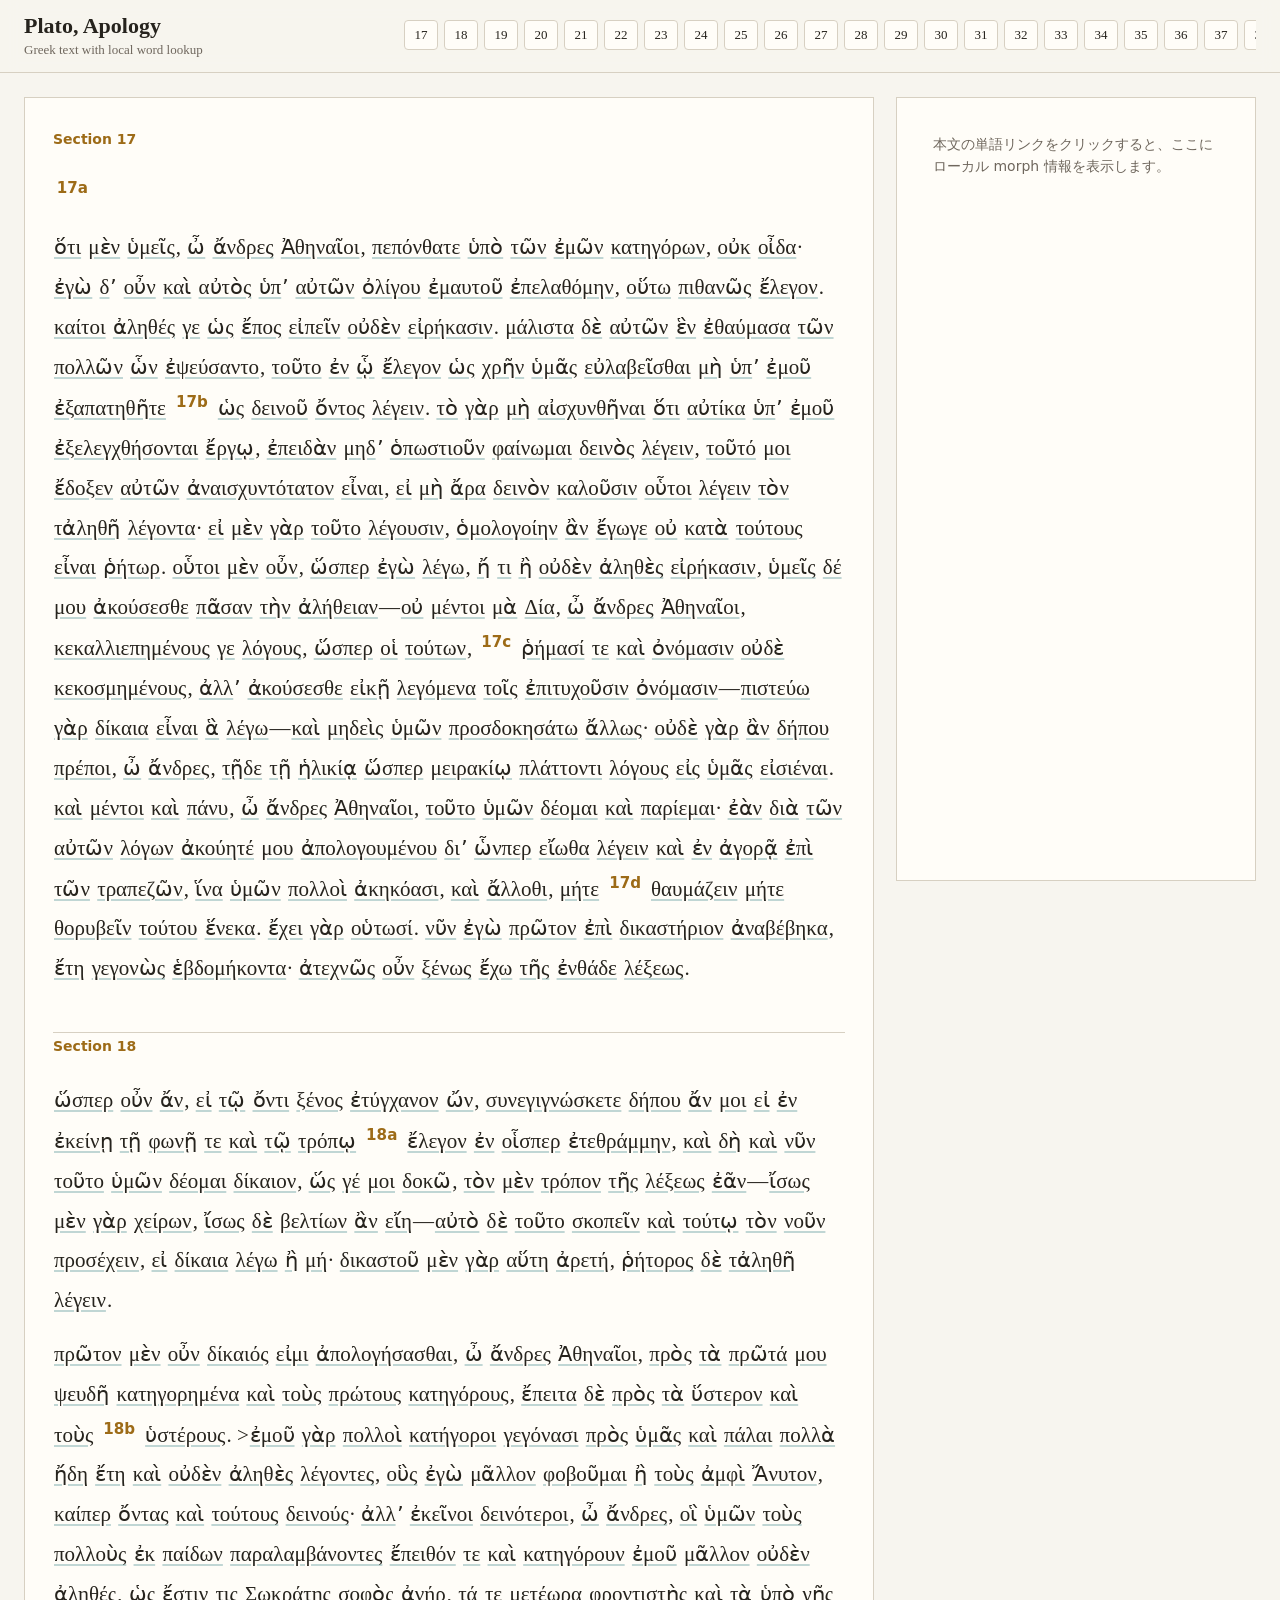
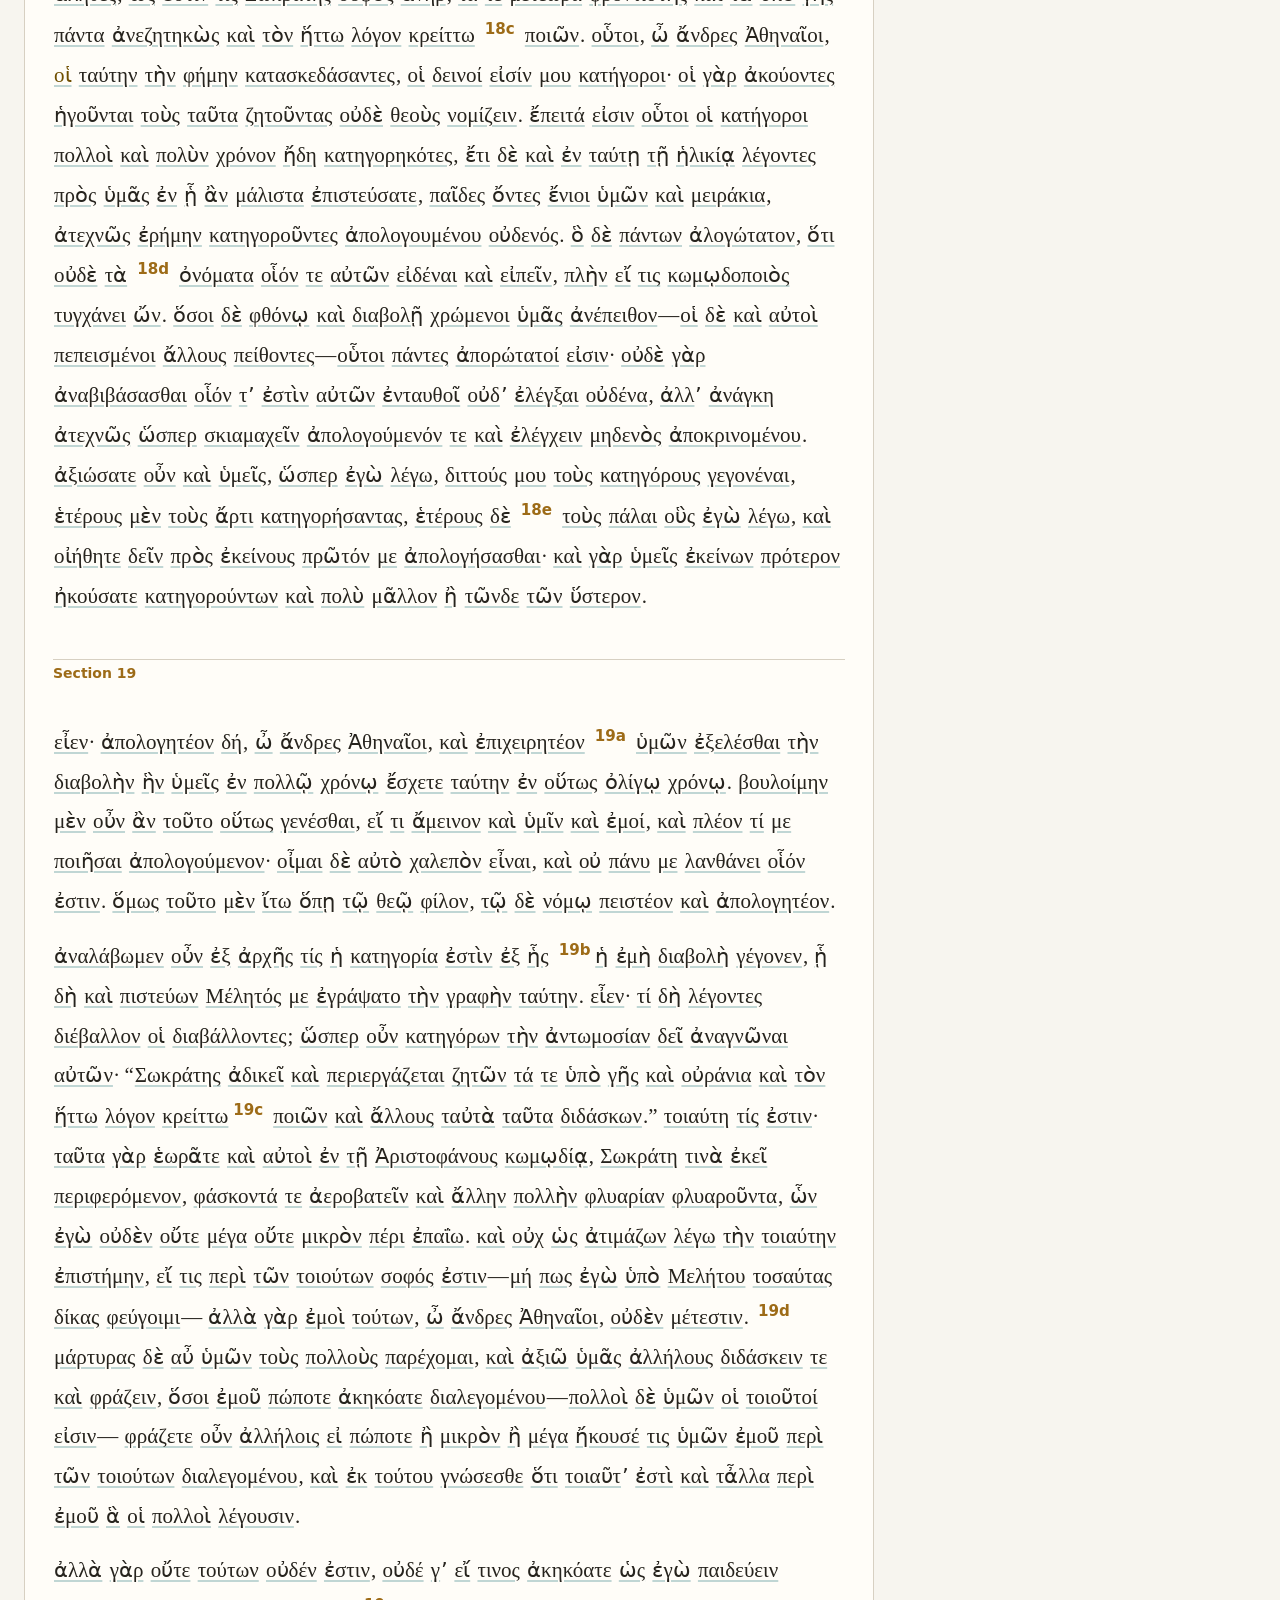
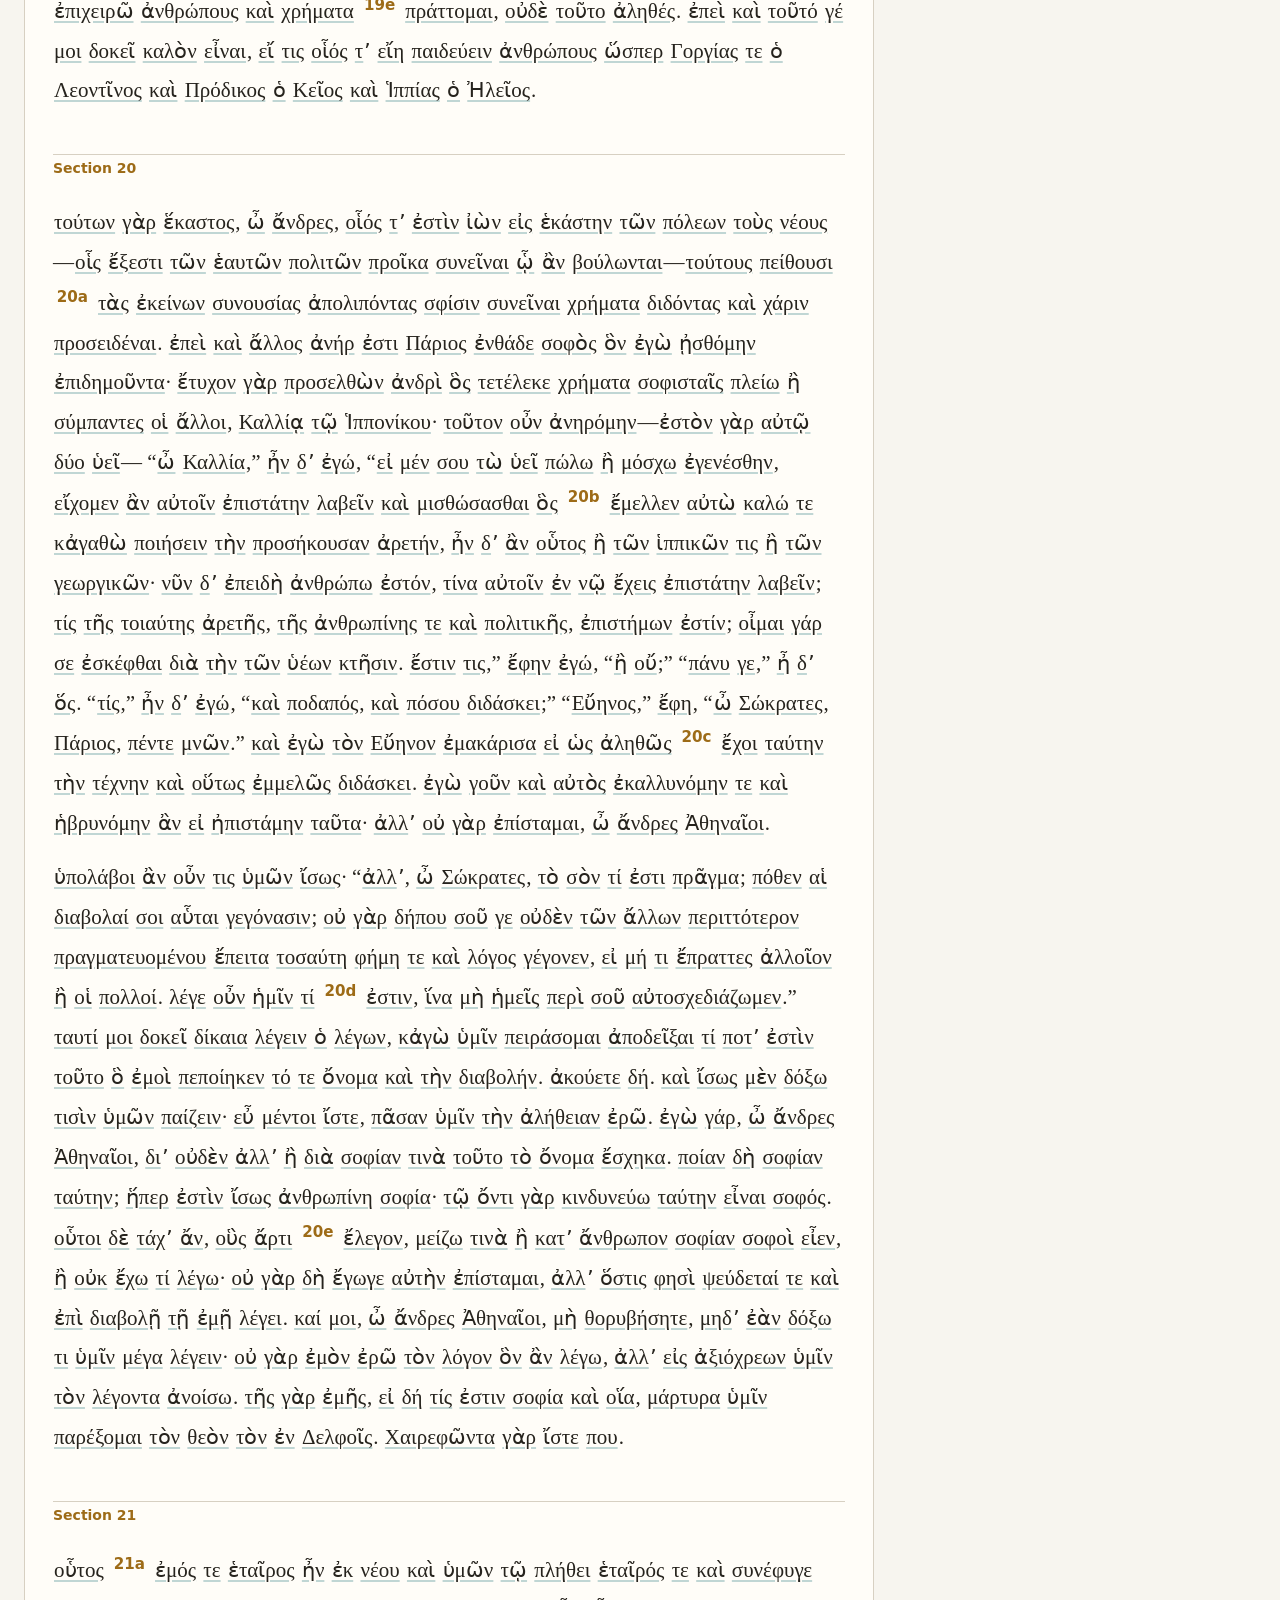
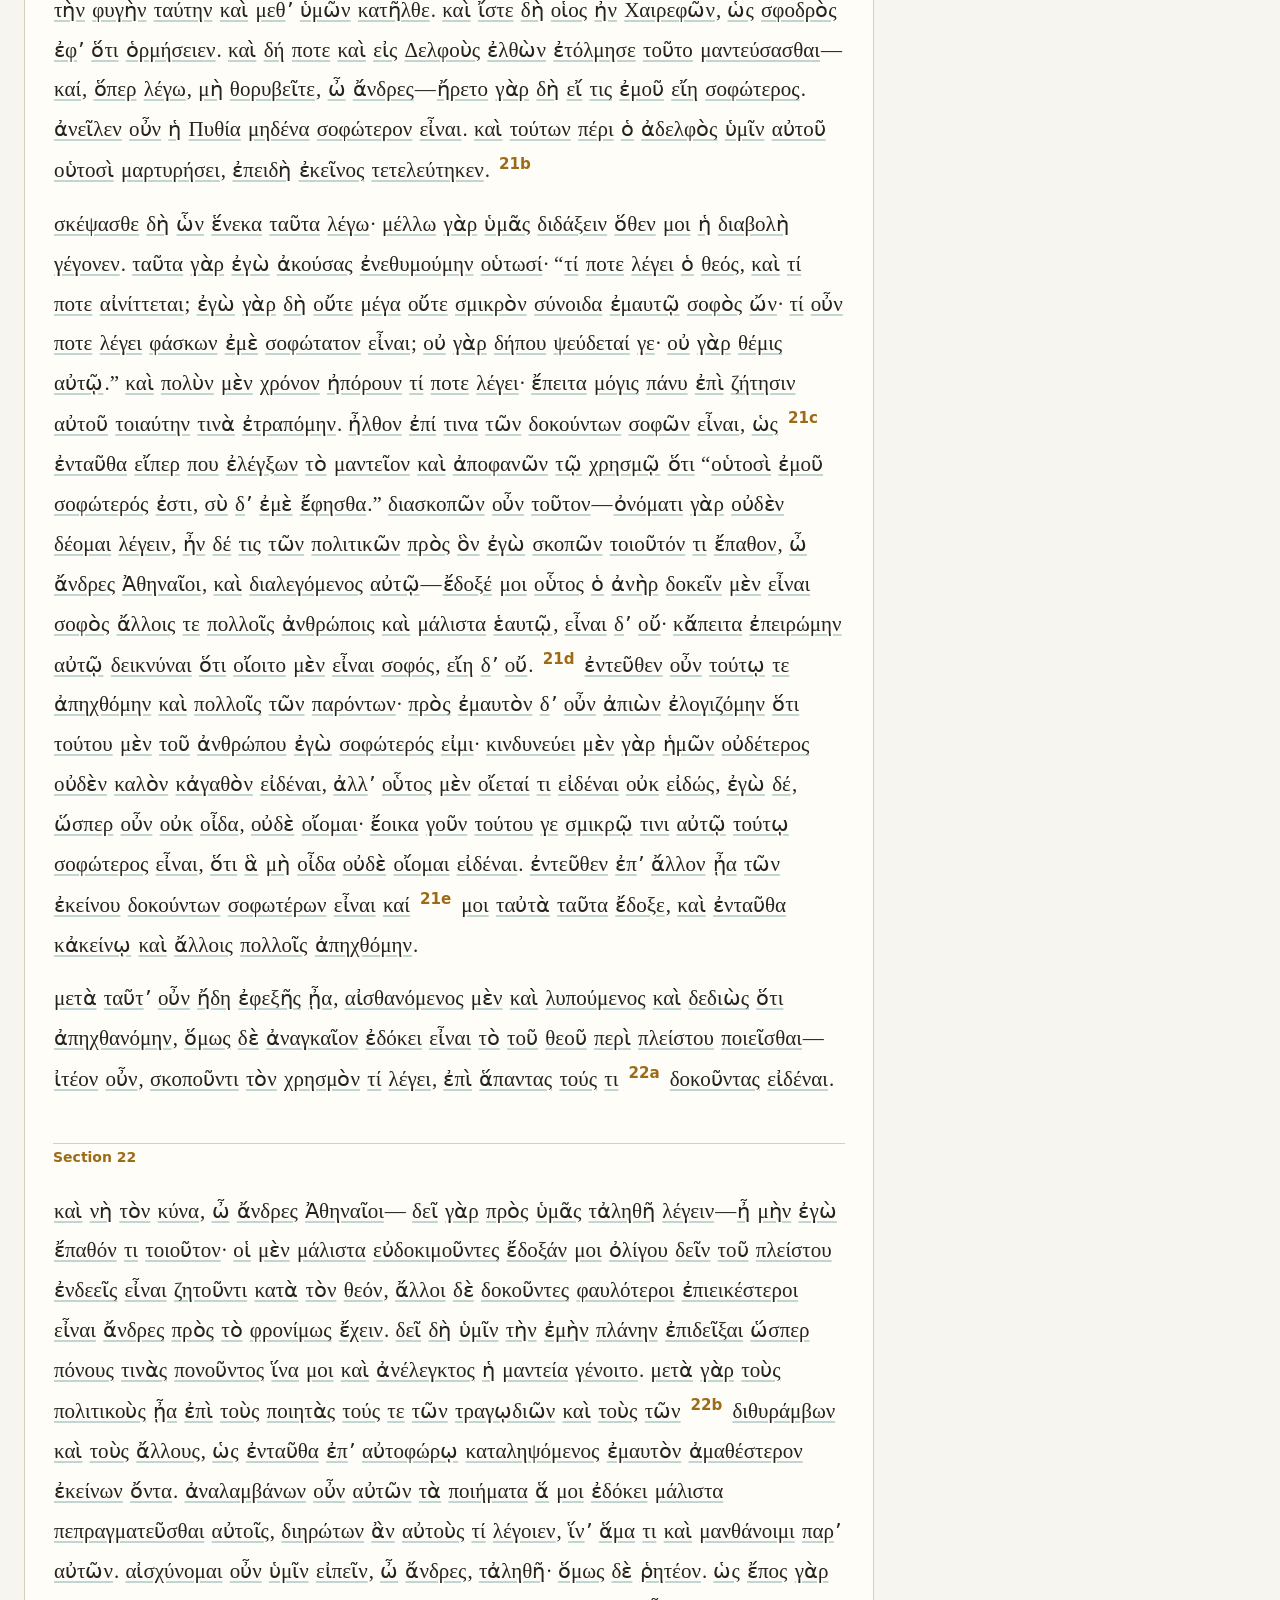
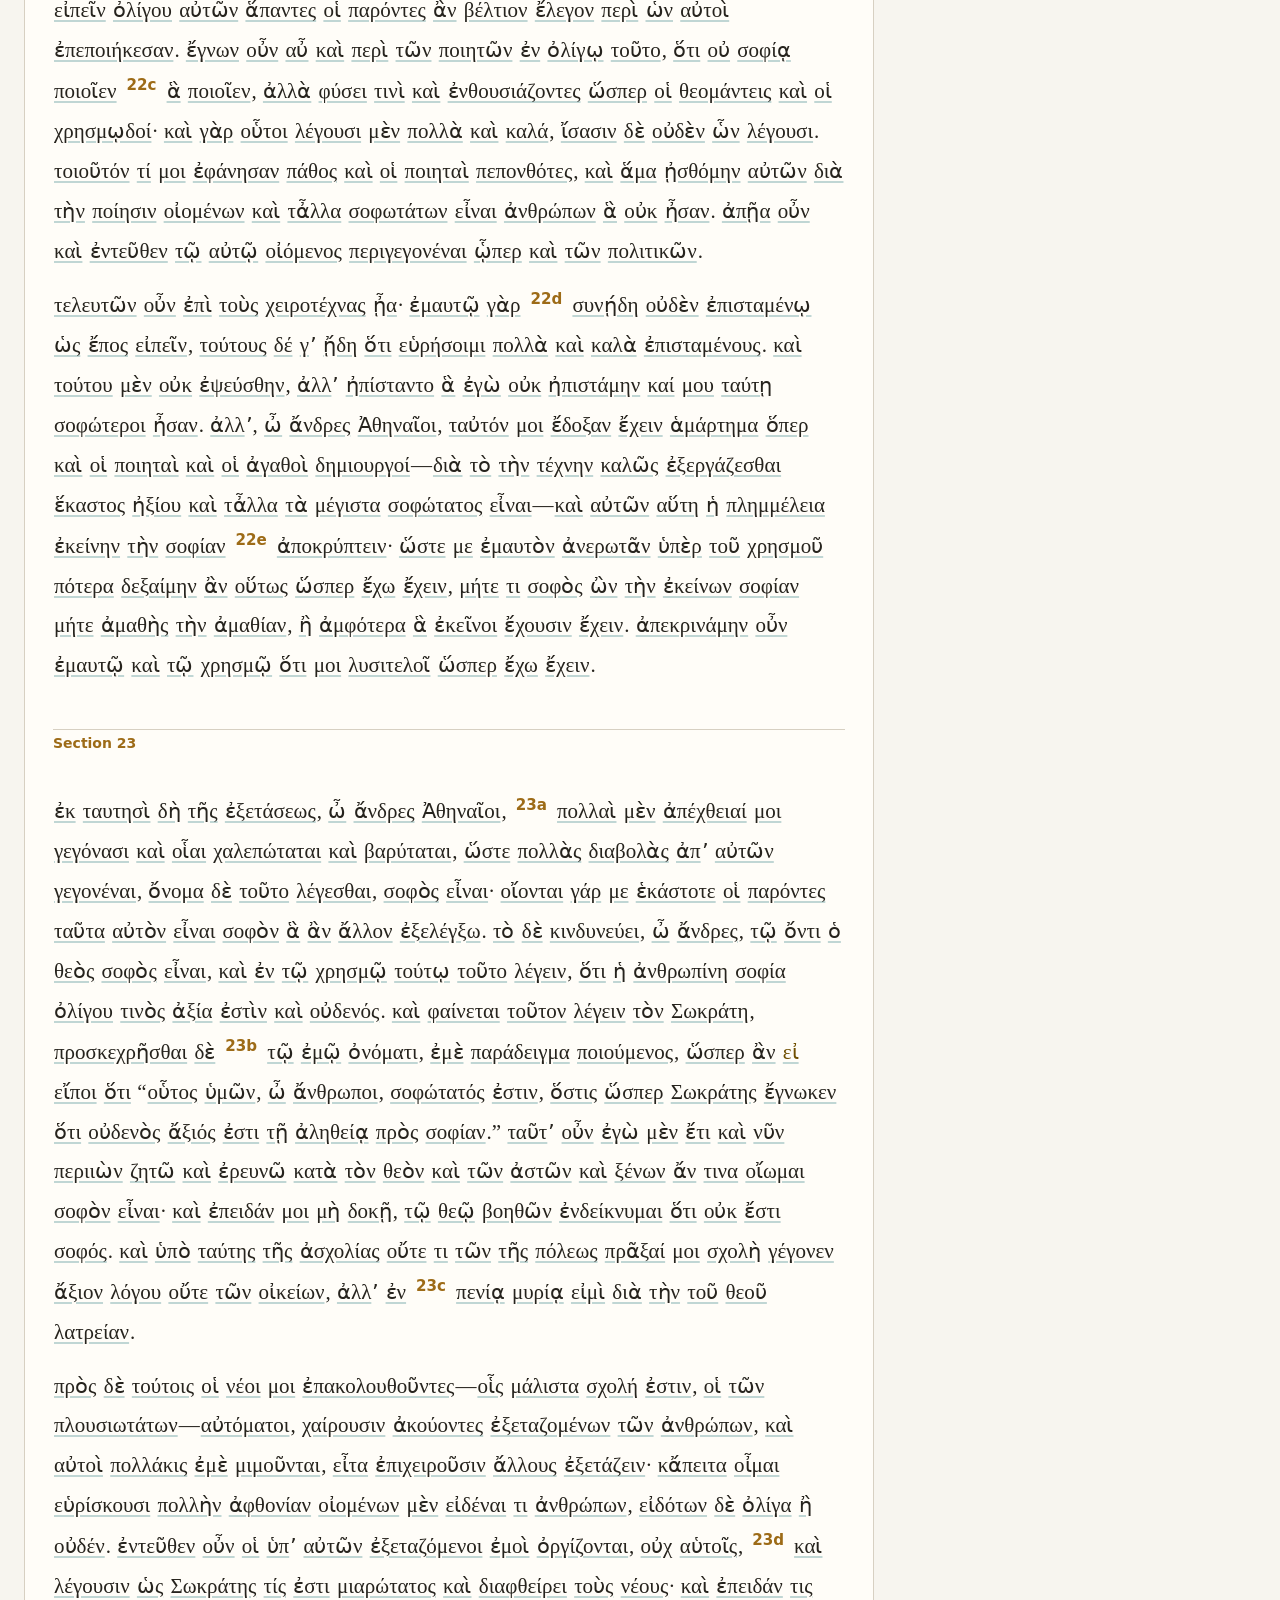
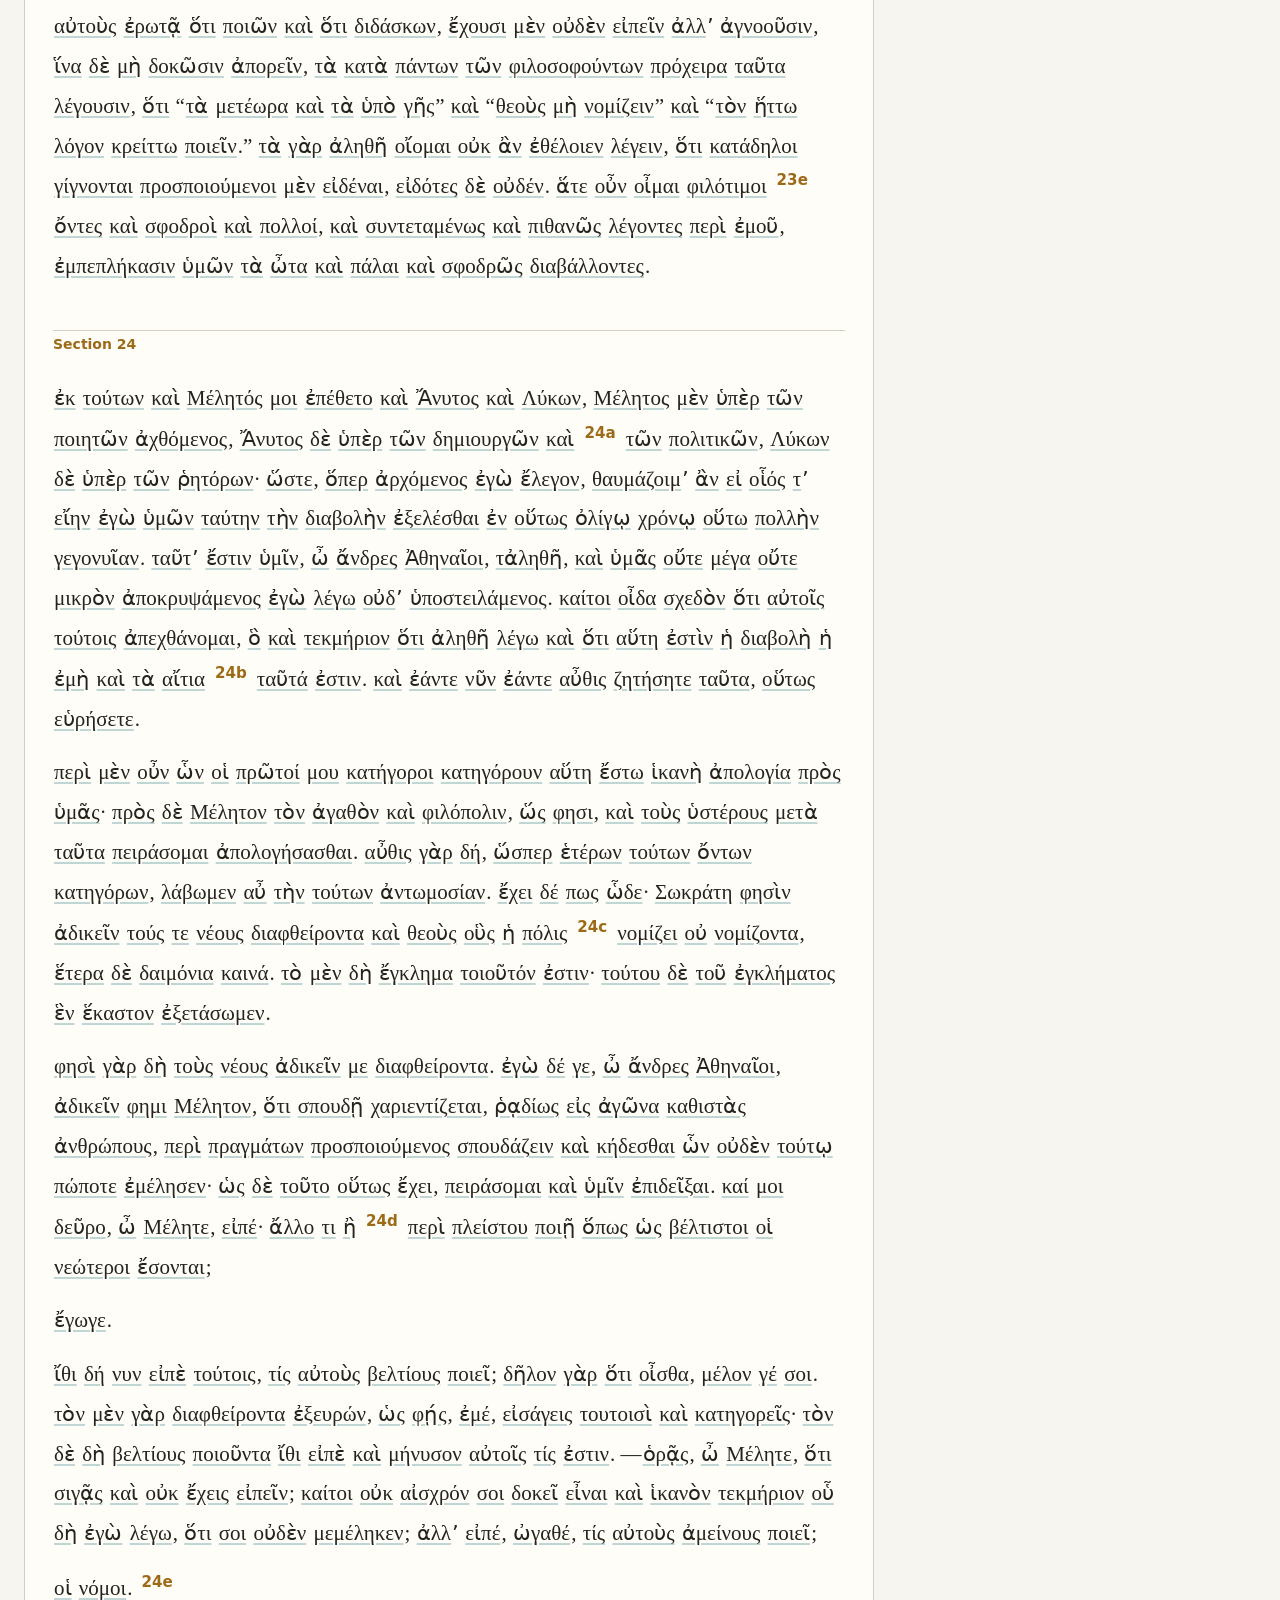
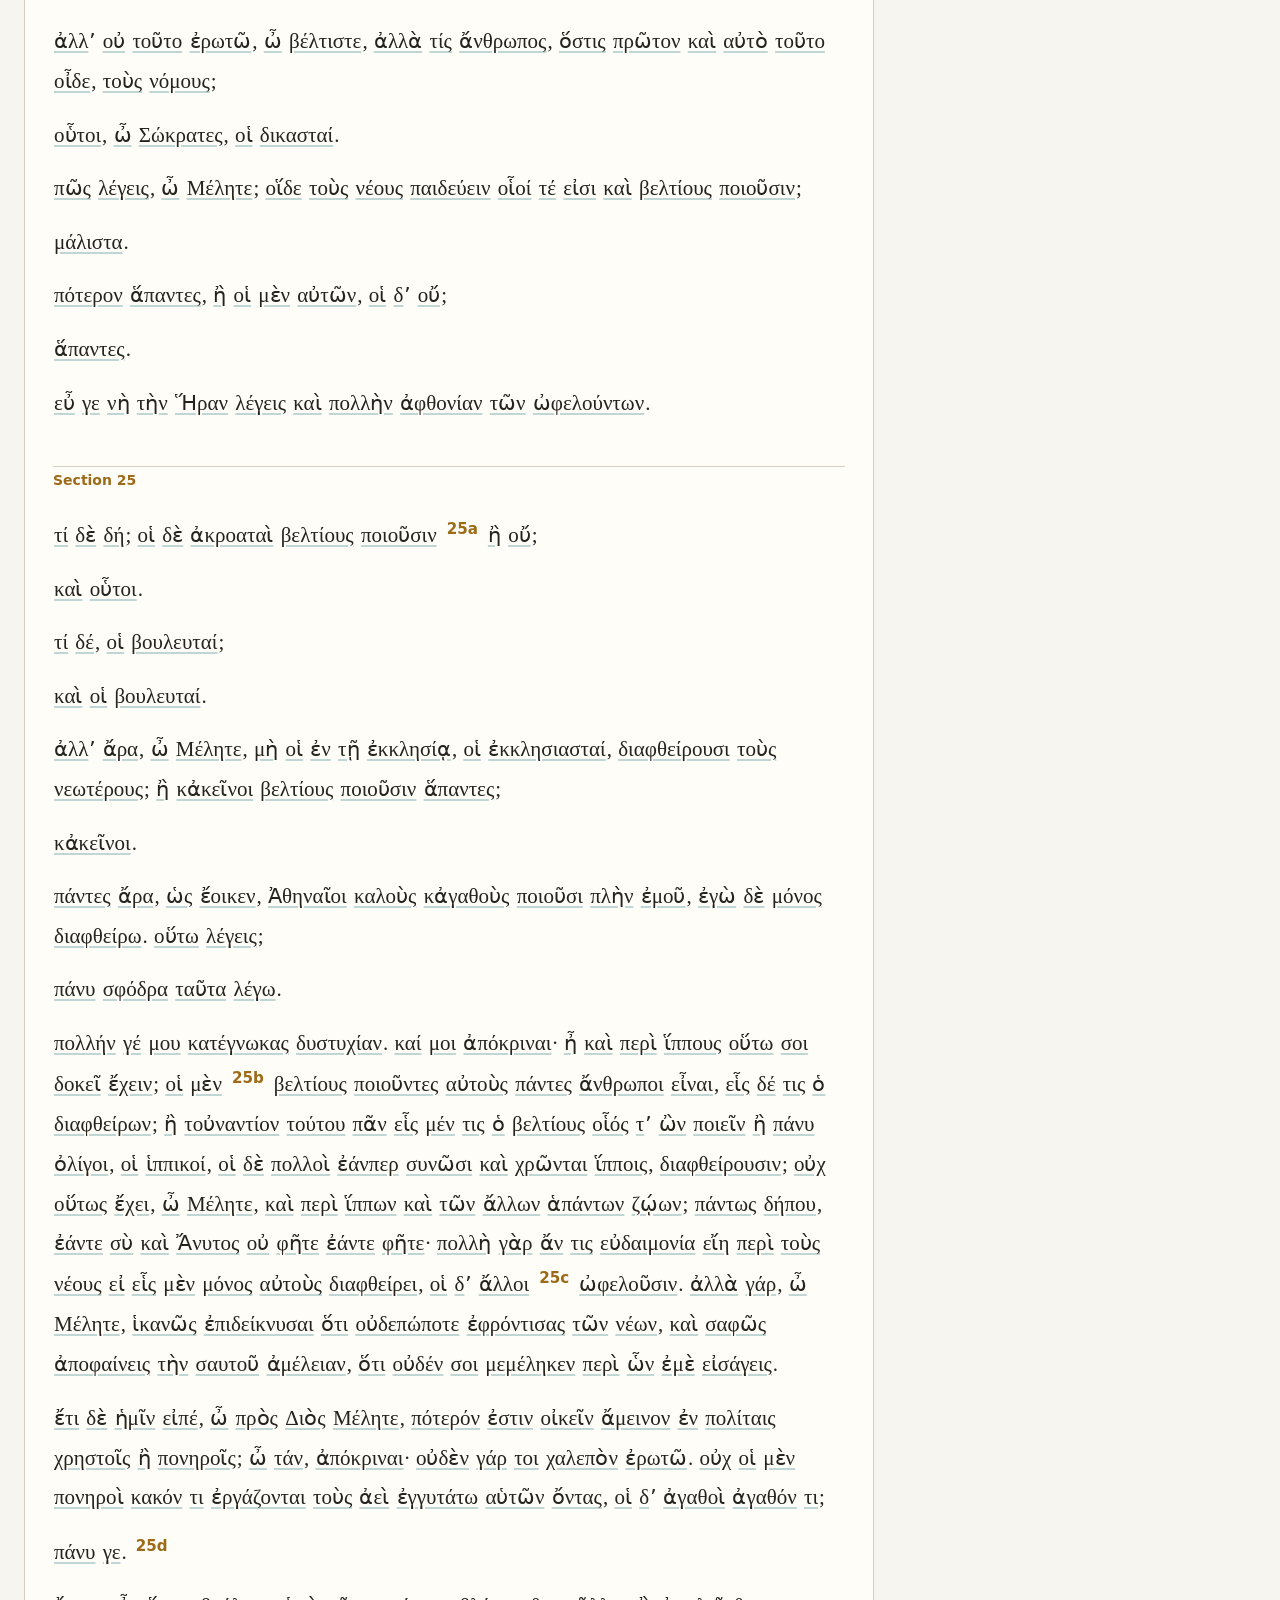
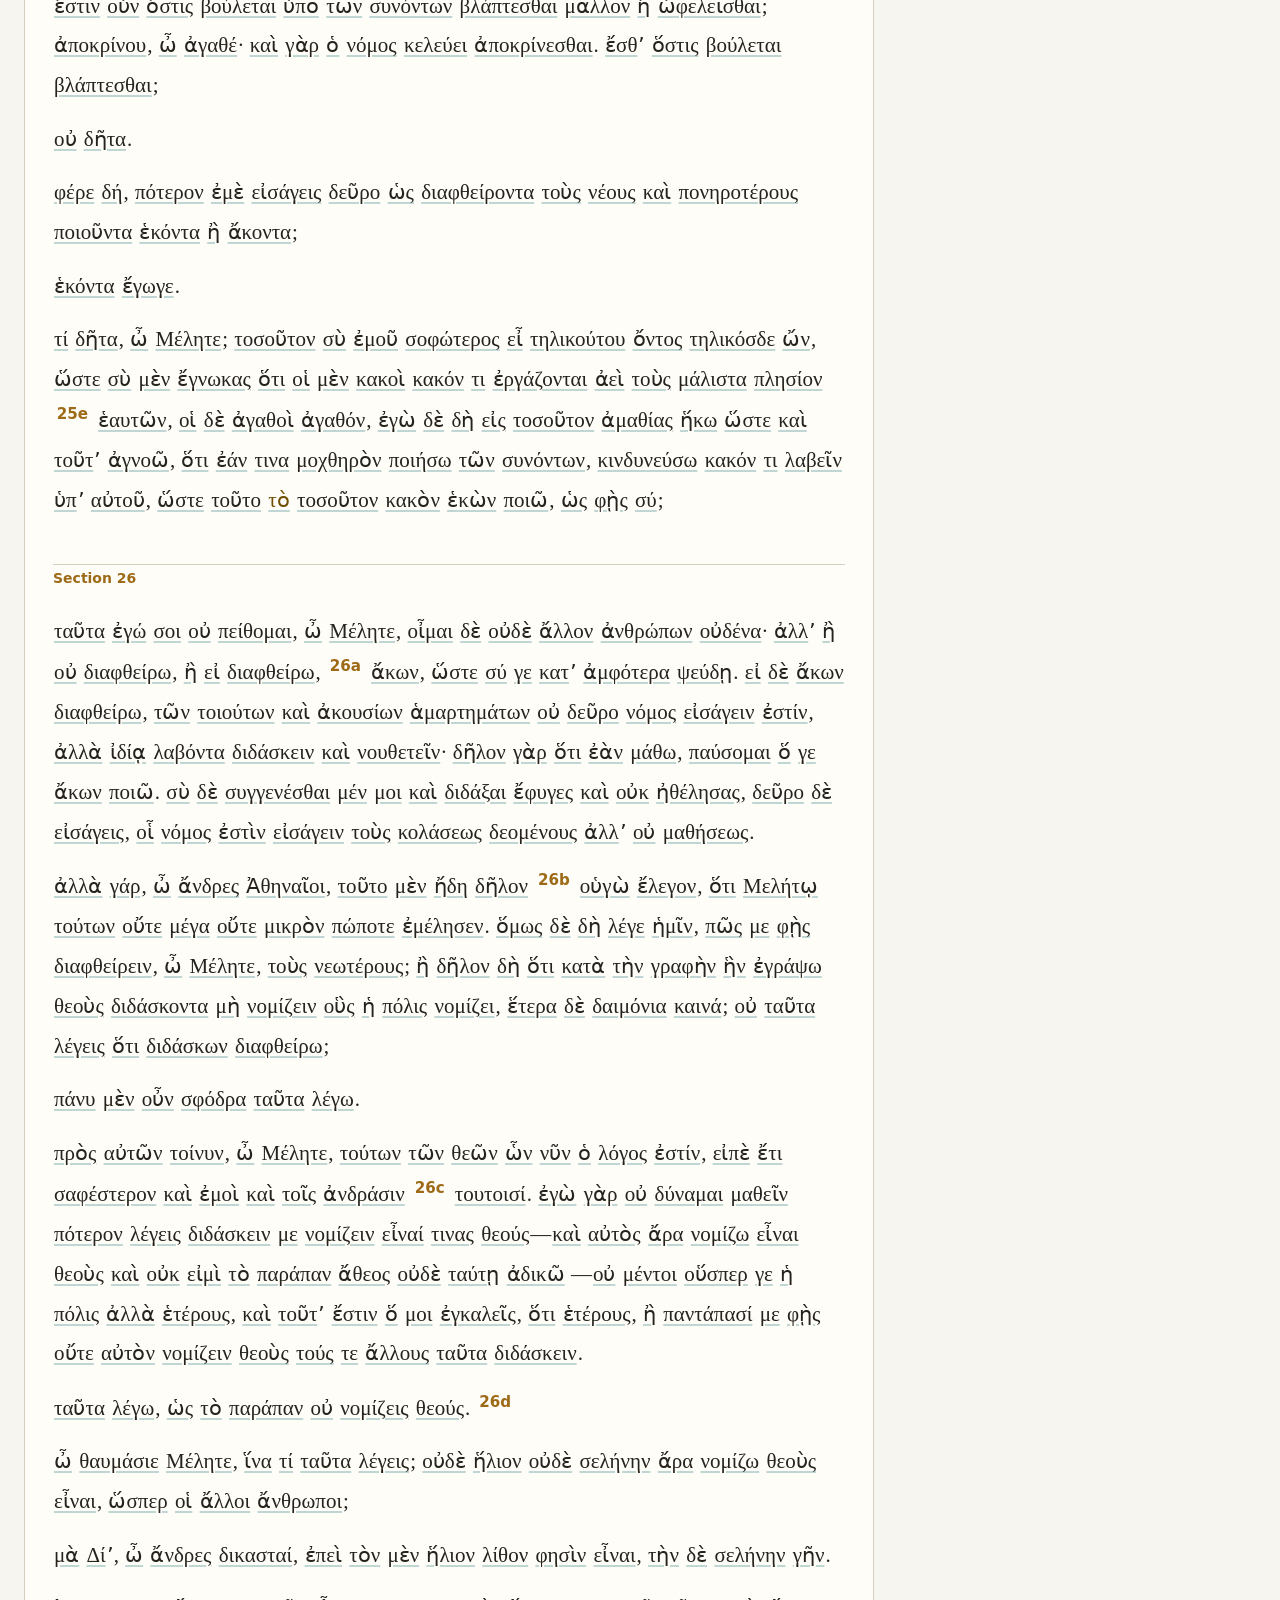
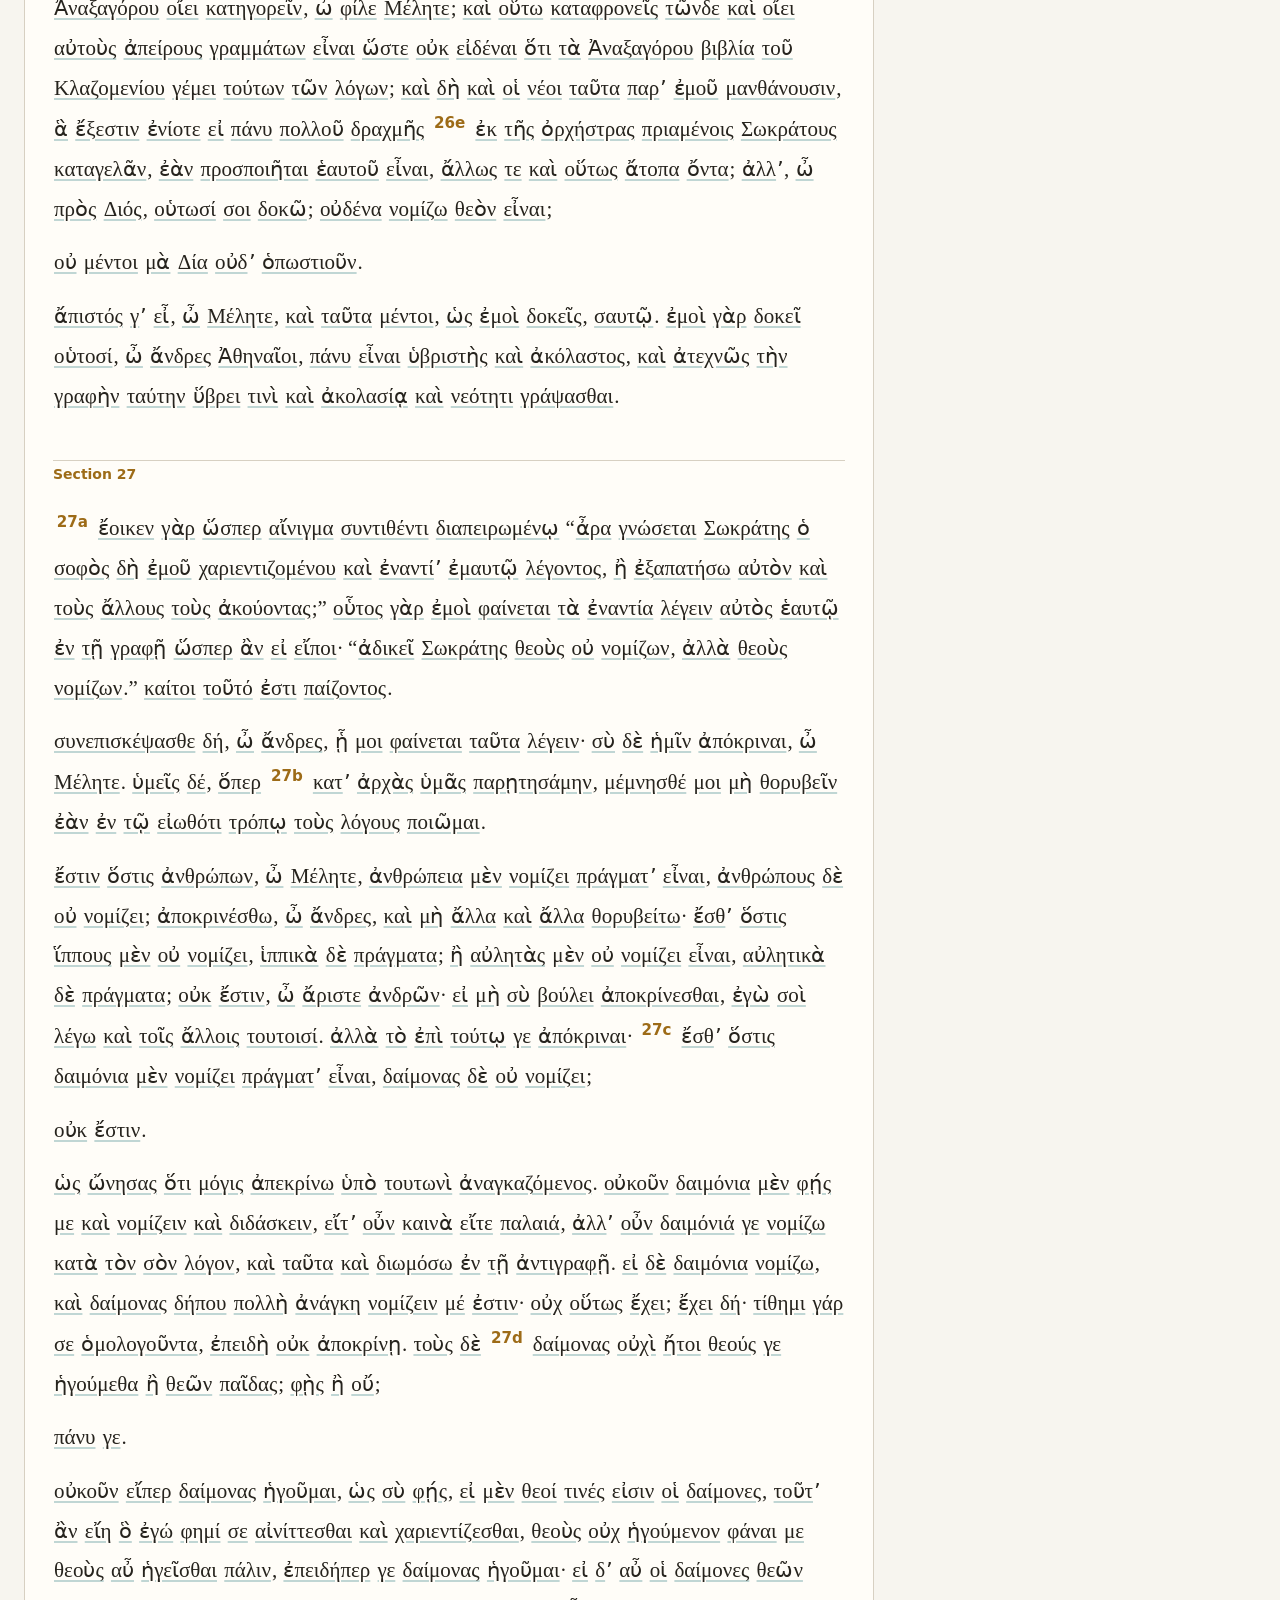
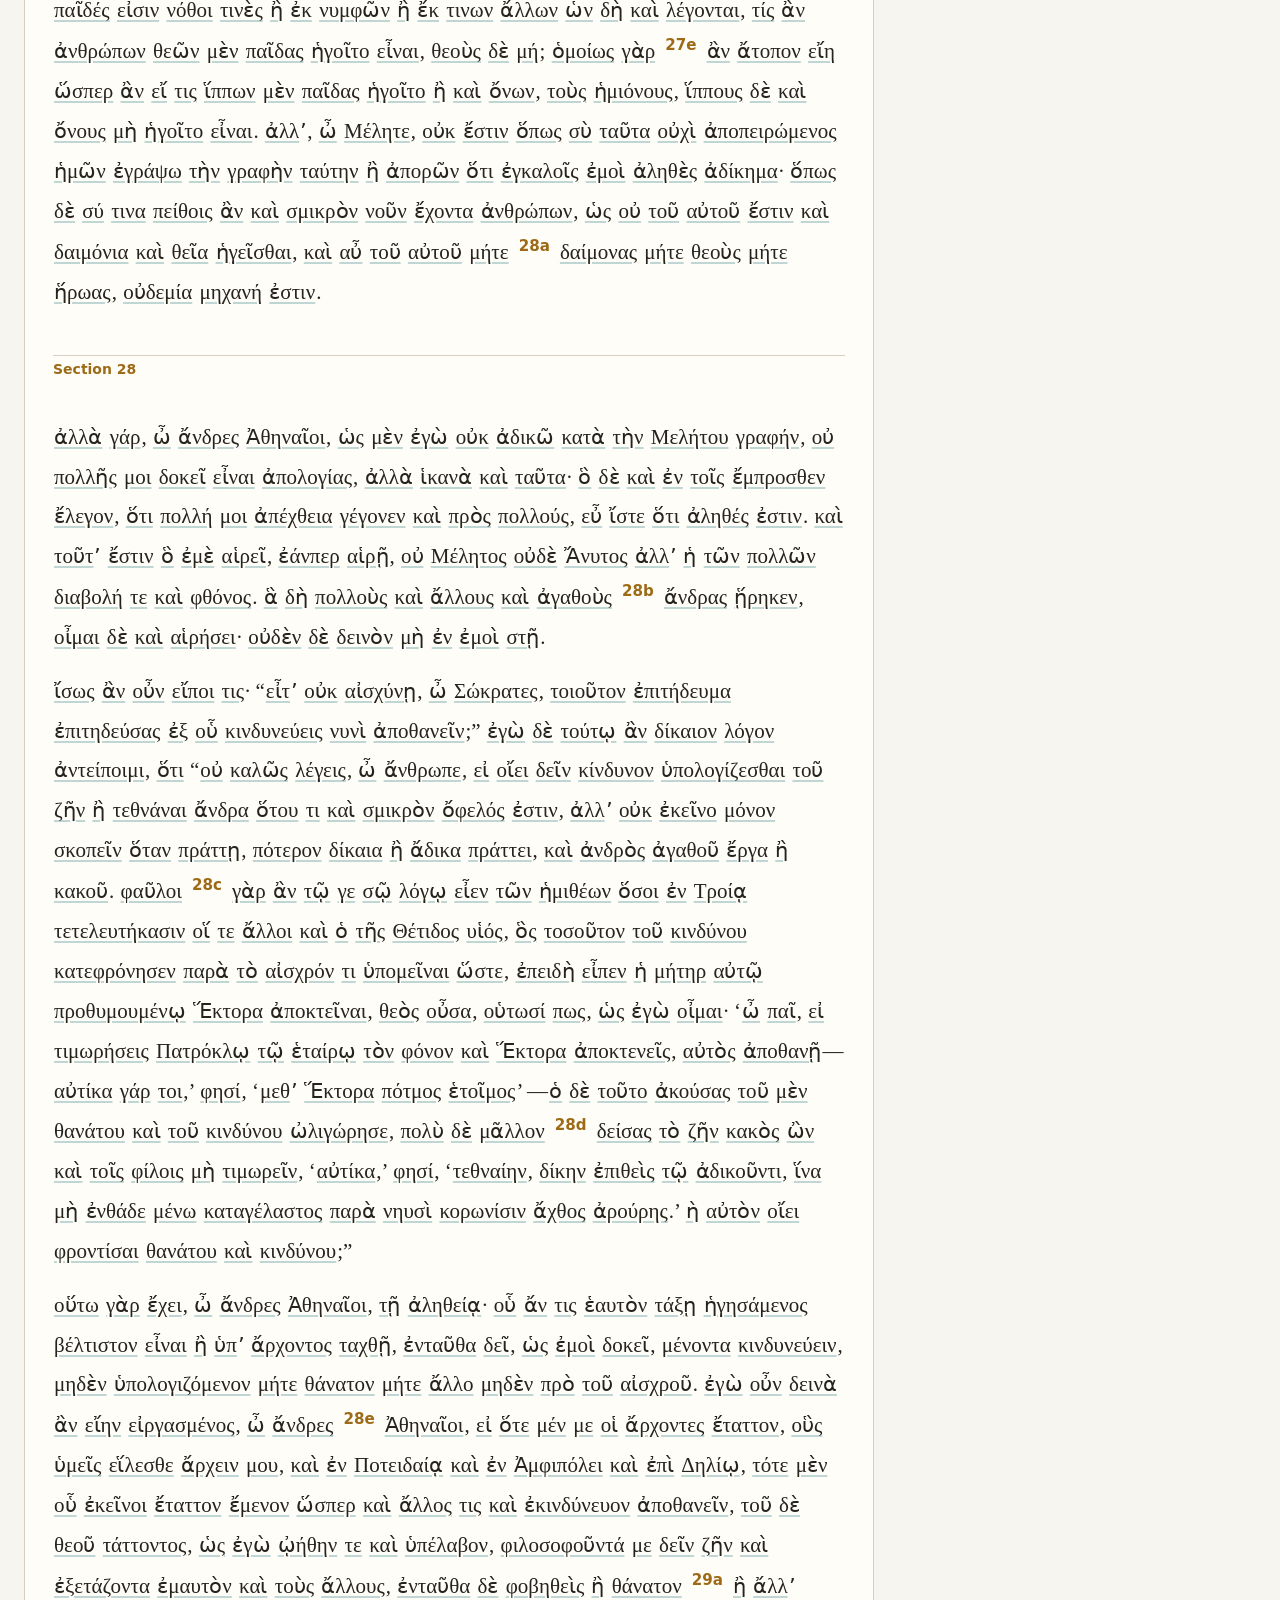
==== .developer/app/index.html @ c08a03ba "Hide implementation files for app-style use" ====
<!doctype html>
<html lang="ja">
  <head>
    <meta charset="utf-8" />
    <meta name="viewport" content="width=device-width, initial-scale=1" />
    <title>Plato, Apology Local Reader</title>
    <link rel="stylesheet" href="./styles.css" />
  </head>
  <body>
    <header class="topbar">
      <div>
        <h1>Plato, Apology</h1>
        <p>Greek text with local word lookup</p>
      </div>
      <nav id="sectionNav" aria-label="Sections"></nav>
    </header>

    <main class="layout">
      <article id="text" class="text" lang="grc"></article>
      <aside class="panel">
        <iframe
          id="morphFrame"
          name="morphFrame"
          title="Local morphology"
          src="./morph.html"
        ></iframe>
      </aside>
    </main>

    <script src="./reader.js"></script>
  </body>
</html>
---- .developer/app/styles.css ----
:root {
  color-scheme: light;
  --bg: #f7f5ef;
  --paper: #fffdf8;
  --ink: #26231d;
  --muted: #6f675d;
  --line: #d7d0c2;
  --accent: #1f6f78;
  --accent-soft: #e3f0ef;
  --gold: #9d6b17;
}

* {
  box-sizing: border-box;
}

body {
  margin: 0;
  background: var(--bg);
  color: var(--ink);
  font-family: ui-serif, Georgia, "Times New Roman", serif;
}

.topbar {
  position: sticky;
  top: 0;
  z-index: 10;
  display: grid;
  grid-template-columns: minmax(220px, 360px) 1fr;
  gap: 20px;
  padding: 14px 24px;
  border-bottom: 1px solid var(--line);
  background: rgba(247, 245, 239, 0.94);
  backdrop-filter: blur(8px);
}

h1 {
  margin: 0;
  font-size: 22px;
  line-height: 1.1;
}

.topbar p {
  margin: 4px 0 0;
  color: var(--muted);
  font-size: 13px;
}

#sectionNav {
  display: flex;
  align-items: center;
  gap: 6px;
  overflow-x: auto;
  padding-bottom: 2px;
}

#sectionNav a {
  min-width: 34px;
  padding: 6px 8px;
  border: 1px solid var(--line);
  border-radius: 4px;
  color: var(--ink);
  text-align: center;
  text-decoration: none;
  font-size: 13px;
  background: var(--paper);
}

.layout {
  display: grid;
  grid-template-columns: minmax(0, 1fr) 360px;
  gap: 22px;
  max-width: 1280px;
  margin: 0 auto;
  padding: 24px;
}

.text {
  padding: 28px;
  border: 1px solid var(--line);
  background: var(--paper);
  line-height: 1.9;
  font-size: 21px;
}

.section {
  scroll-margin-top: 90px;
  padding-bottom: 22px;
  border-bottom: 1px solid var(--line);
}

.section:last-child {
  border-bottom: 0;
}

.section h2 {
  margin: 0 0 10px;
  color: var(--gold);
  font-family: ui-sans-serif, system-ui, sans-serif;
  font-size: 14px;
  letter-spacing: 0;
}

.word {
  margin: 0;
  padding: 0 1px;
  border: 0;
  border-radius: 3px;
  background: transparent;
  color: inherit;
  font: inherit;
  cursor: pointer;
  text-decoration: underline;
  text-decoration-color: rgba(31, 111, 120, 0.28);
  text-underline-offset: 0.16em;
}

.word:hover,
.word:focus,
.word.active {
  background: var(--accent-soft);
  color: #124f56;
  outline: 1px solid var(--accent);
}

.stephanus {
  display: inline-block;
  margin: 0 0.25em;
  color: var(--gold);
  font-family: ui-sans-serif, system-ui, sans-serif;
  font-size: 0.72em;
  font-weight: 700;
  vertical-align: super;
}

.para-break {
  display: block;
  height: 0.65em;
}

.editorial-add {
  color: #704f00;
}

.panel {
  position: sticky;
  top: 92px;
  align-self: start;
  min-height: 360px;
  max-height: calc(100vh - 116px);
  overflow: auto;
  padding: 18px;
  border: 1px solid var(--line);
  background: var(--paper);
  font-family: ui-sans-serif, system-ui, sans-serif;
}

.panel iframe {
  display: block;
  width: 100%;
  min-height: 320px;
  height: calc(100vh - 154px);
  border: 0;
  background: var(--paper);
}

.morph-body {
  margin: 0;
  padding: 18px;
  background: var(--paper);
  color: var(--ink);
  font-family: ui-sans-serif, system-ui, sans-serif;
}

.panel-empty,
.note {
  color: var(--muted);
  font-size: 14px;
  line-height: 1.55;
}

.panel h2 {
  margin: 0;
  font-size: 26px;
  line-height: 1.15;
}

.meta {
  margin: 6px 0 16px;
  color: var(--muted);
  font-size: 13px;
}

.row {
  display: grid;
  grid-template-columns: 92px 1fr;
  gap: 10px;
  padding: 8px 0;
  border-top: 1px solid var(--line);
  font-size: 14px;
}

.label {
  color: var(--muted);
}

.external-link {
  display: inline-flex;
  align-items: center;
  min-height: 28px;
  padding: 3px 8px;
  border: 1px solid var(--accent);
  border-radius: 4px;
  color: #124f56;
  background: var(--accent-soft);
  font-size: 13px;
  text-decoration: none;
}

.external-link:hover,
.external-link:focus {
  outline: 2px solid rgba(31, 111, 120, 0.25);
}

.note-inline {
  color: var(--muted);
  font-size: 13px;
}

.lemma-list {
  display: grid;
  gap: 8px;
  margin: 8px 0 0;
}

.lemma {
  padding: 10px;
  border: 1px solid var(--line);
  border-radius: 6px;
  background: #fbfaf6;
}

.lemma strong {
  display: block;
  font-family: ui-monospace, SFMono-Regular, Menlo, monospace;
  font-size: 14px;
}

.lemma span {
  display: block;
  margin-top: 4px;
  color: var(--muted);
  font-size: 13px;
  line-height: 1.4;
}

.analysis-list {
  display: grid;
  gap: 12px;
  margin-top: 12px;
}

.morph-analysis {
  padding: 10px;
  border: 1px solid var(--line);
  border-radius: 6px;
  background: #fbfaf6;
}

.morph-analysis h3 {
  margin: 0;
  font-size: 18px;
}

.morph-analysis p {
  margin: 4px 0 8px;
  color: var(--muted);
  font-size: 13px;
}

.morph-analysis table {
  width: 100%;
  border-collapse: collapse;
  font-size: 13px;
}

.morph-analysis td {
  padding: 5px 0;
  border-top: 1px solid var(--line);
  vertical-align: top;
}

.morph-analysis td:first-child {
  width: 34%;
  padding-right: 8px;
  font-family: ui-serif, Georgia, "Times New Roman", serif;
  font-size: 16px;
}

@media (max-width: 860px) {
  .topbar,
  .layout {
    grid-template-columns: 1fr;
  }

  .layout {
    padding: 14px;
  }

  .text {
    padding: 18px;
    font-size: 19px;
  }

  .panel {
    position: static;
    max-height: none;
  }
}
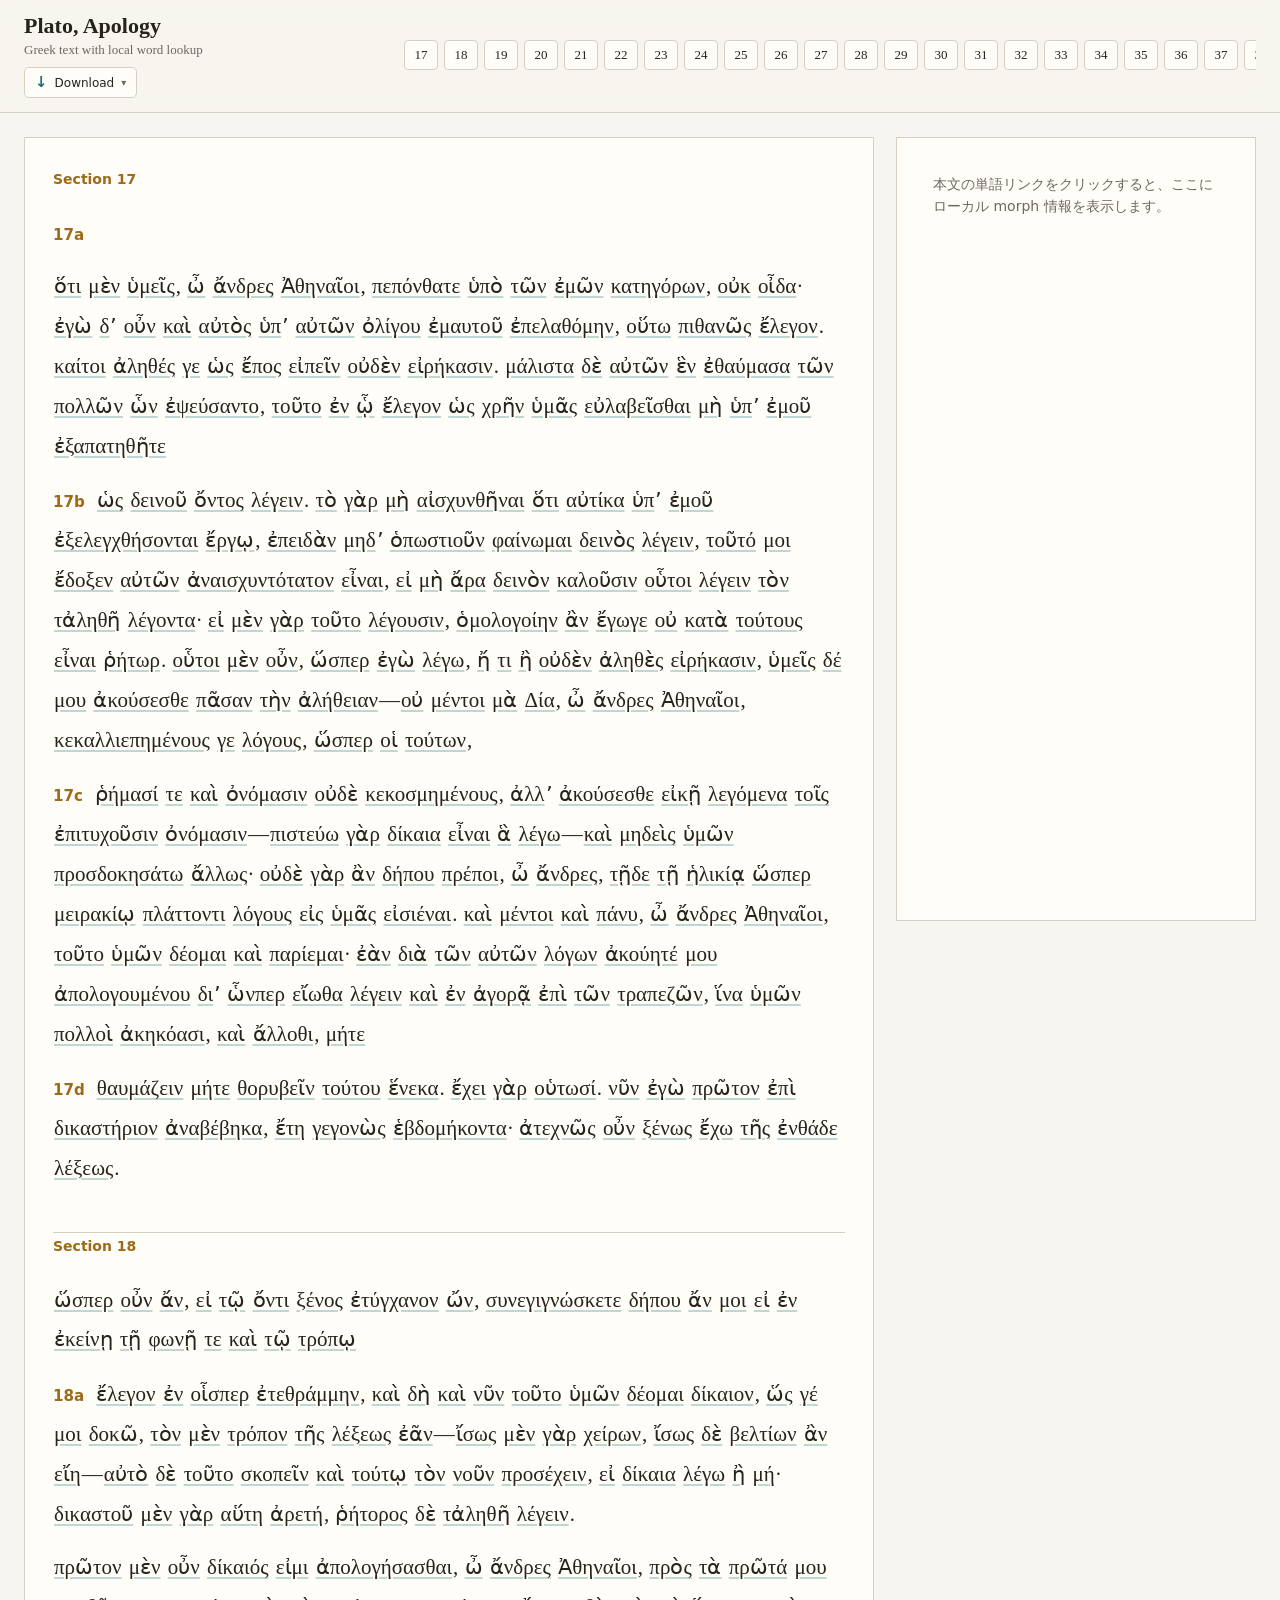
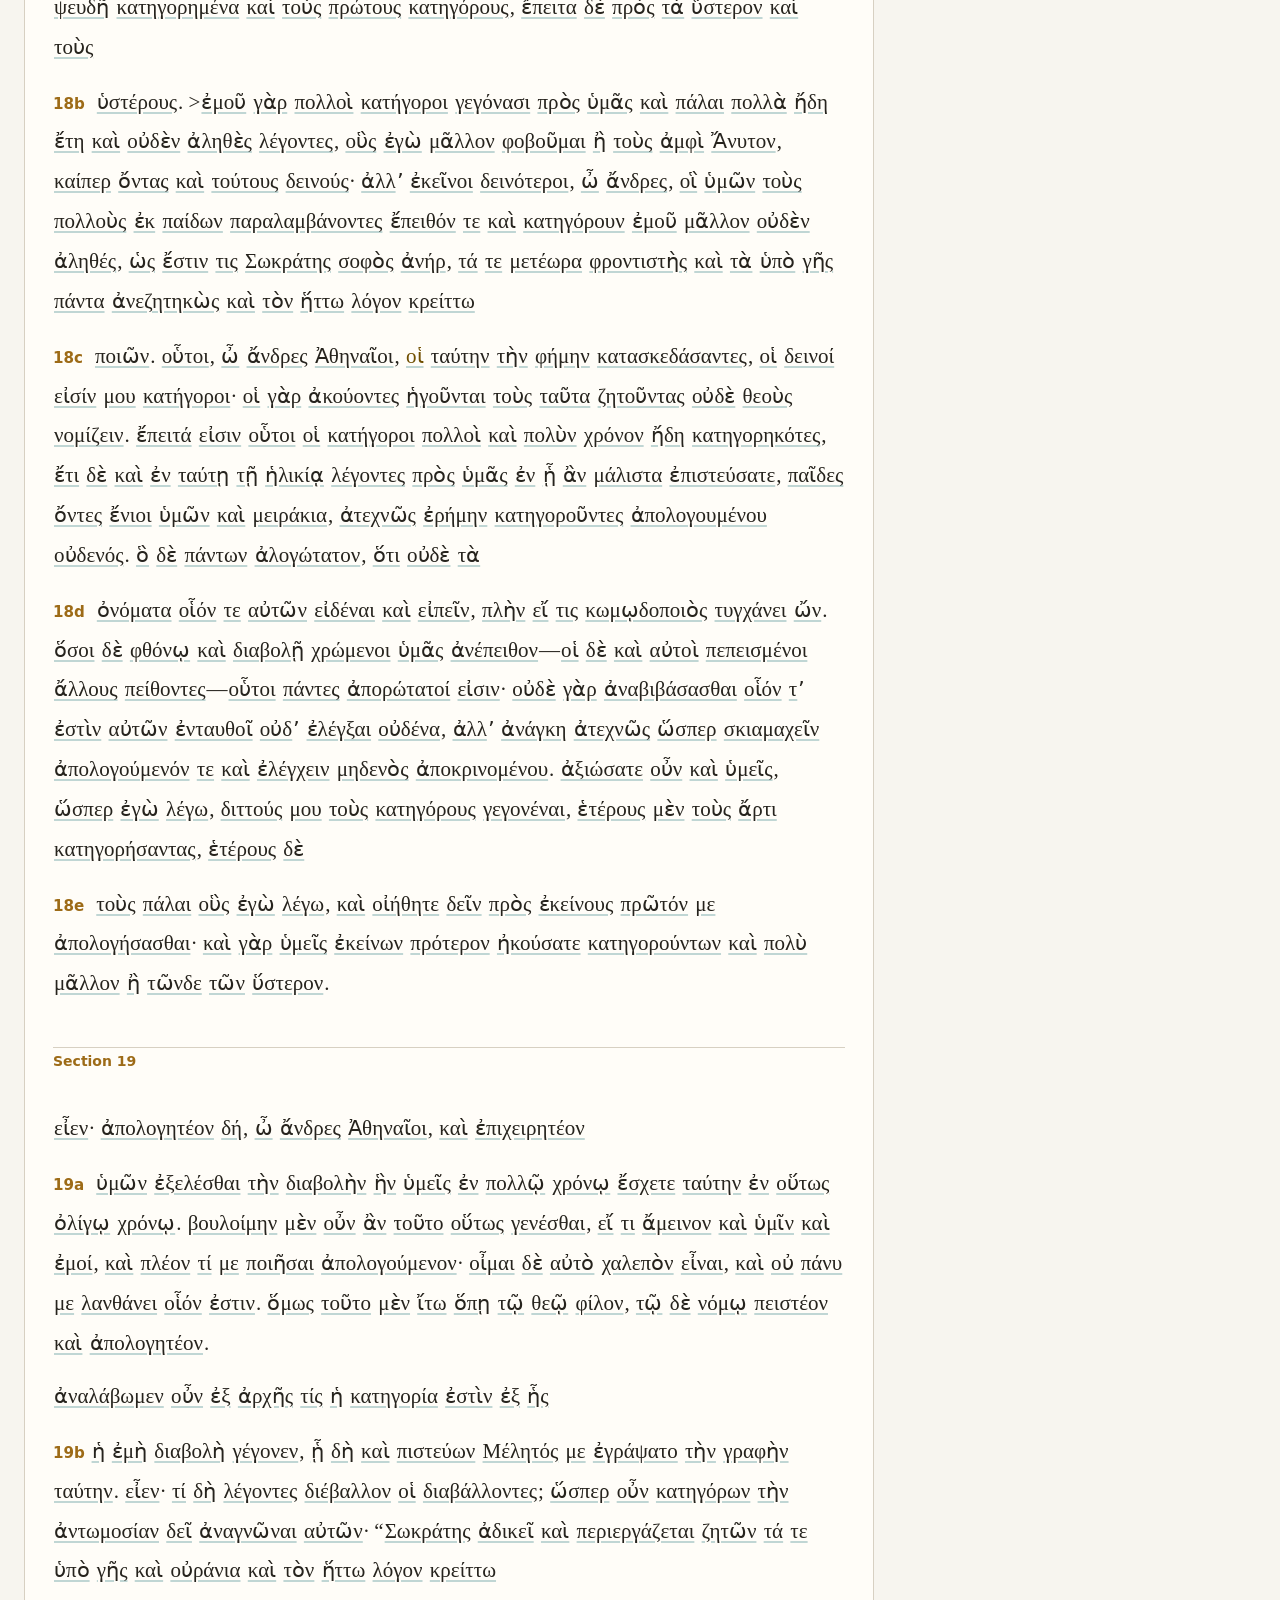
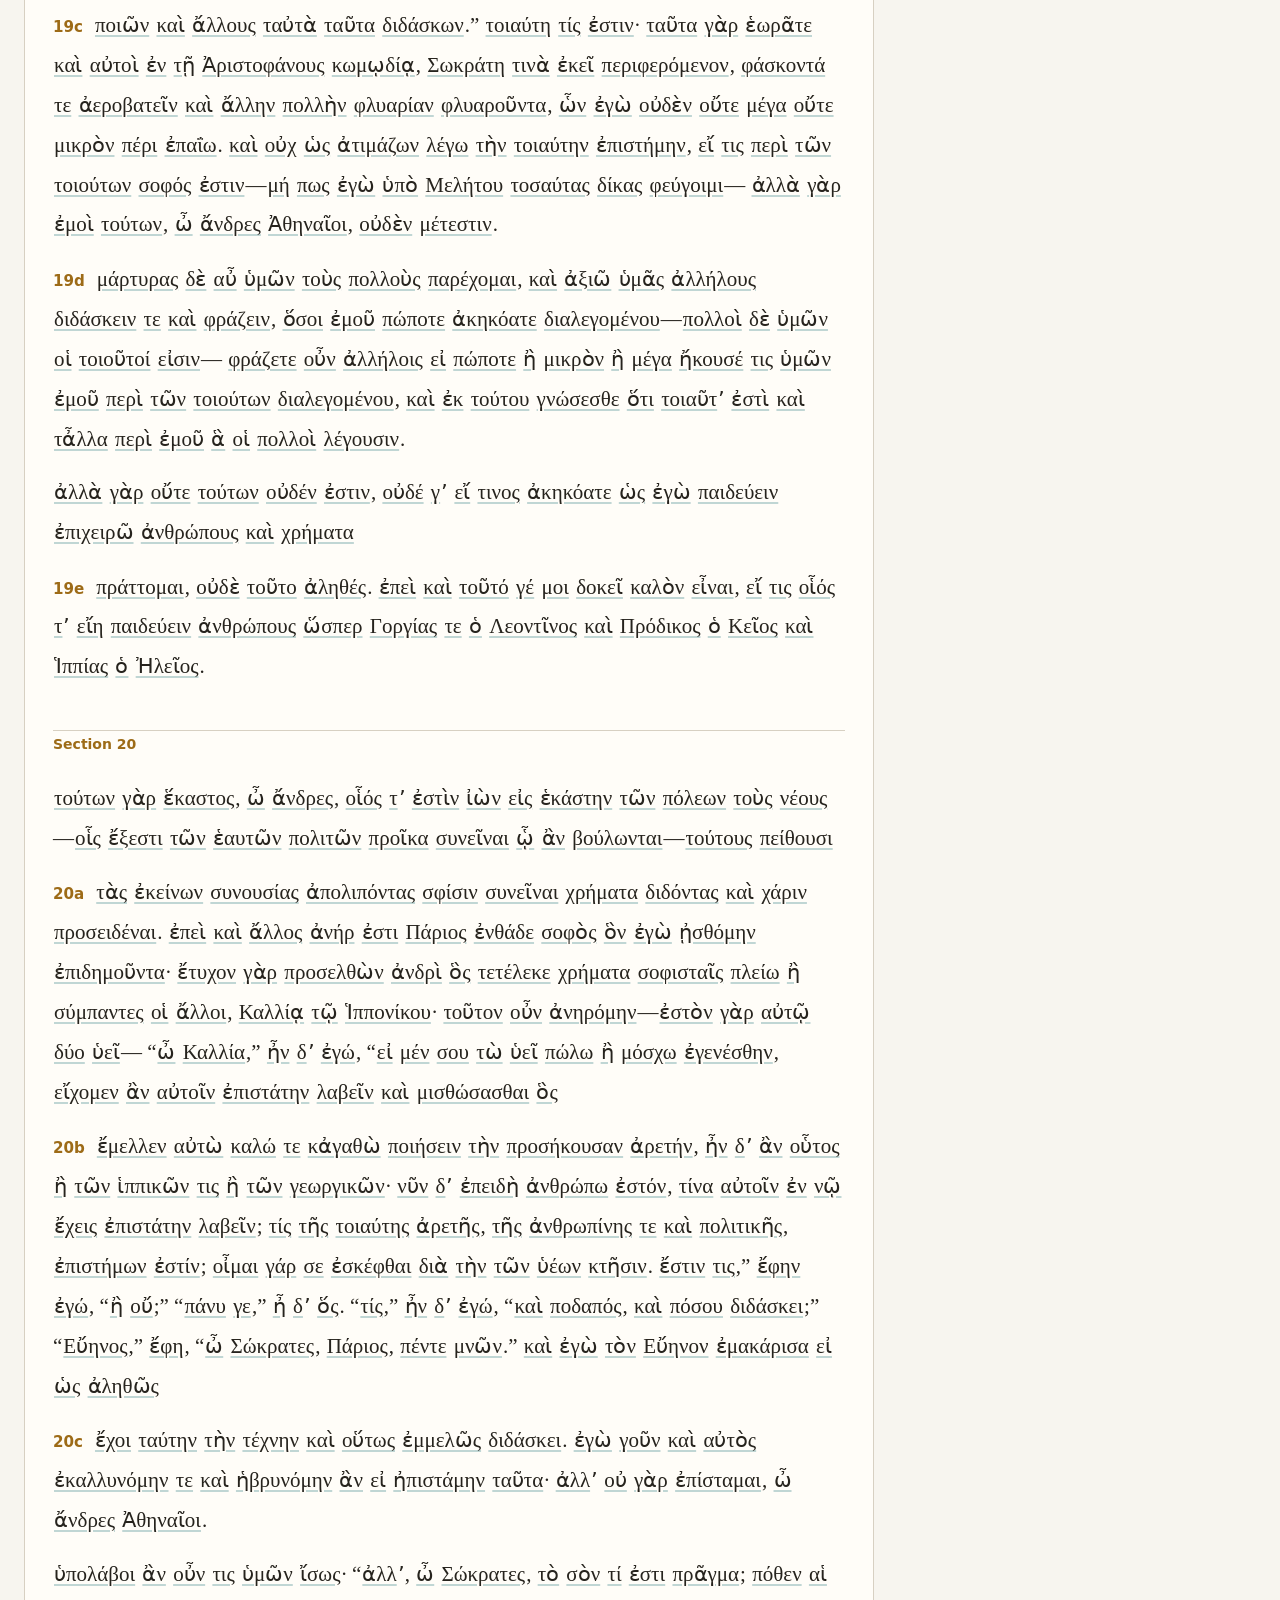
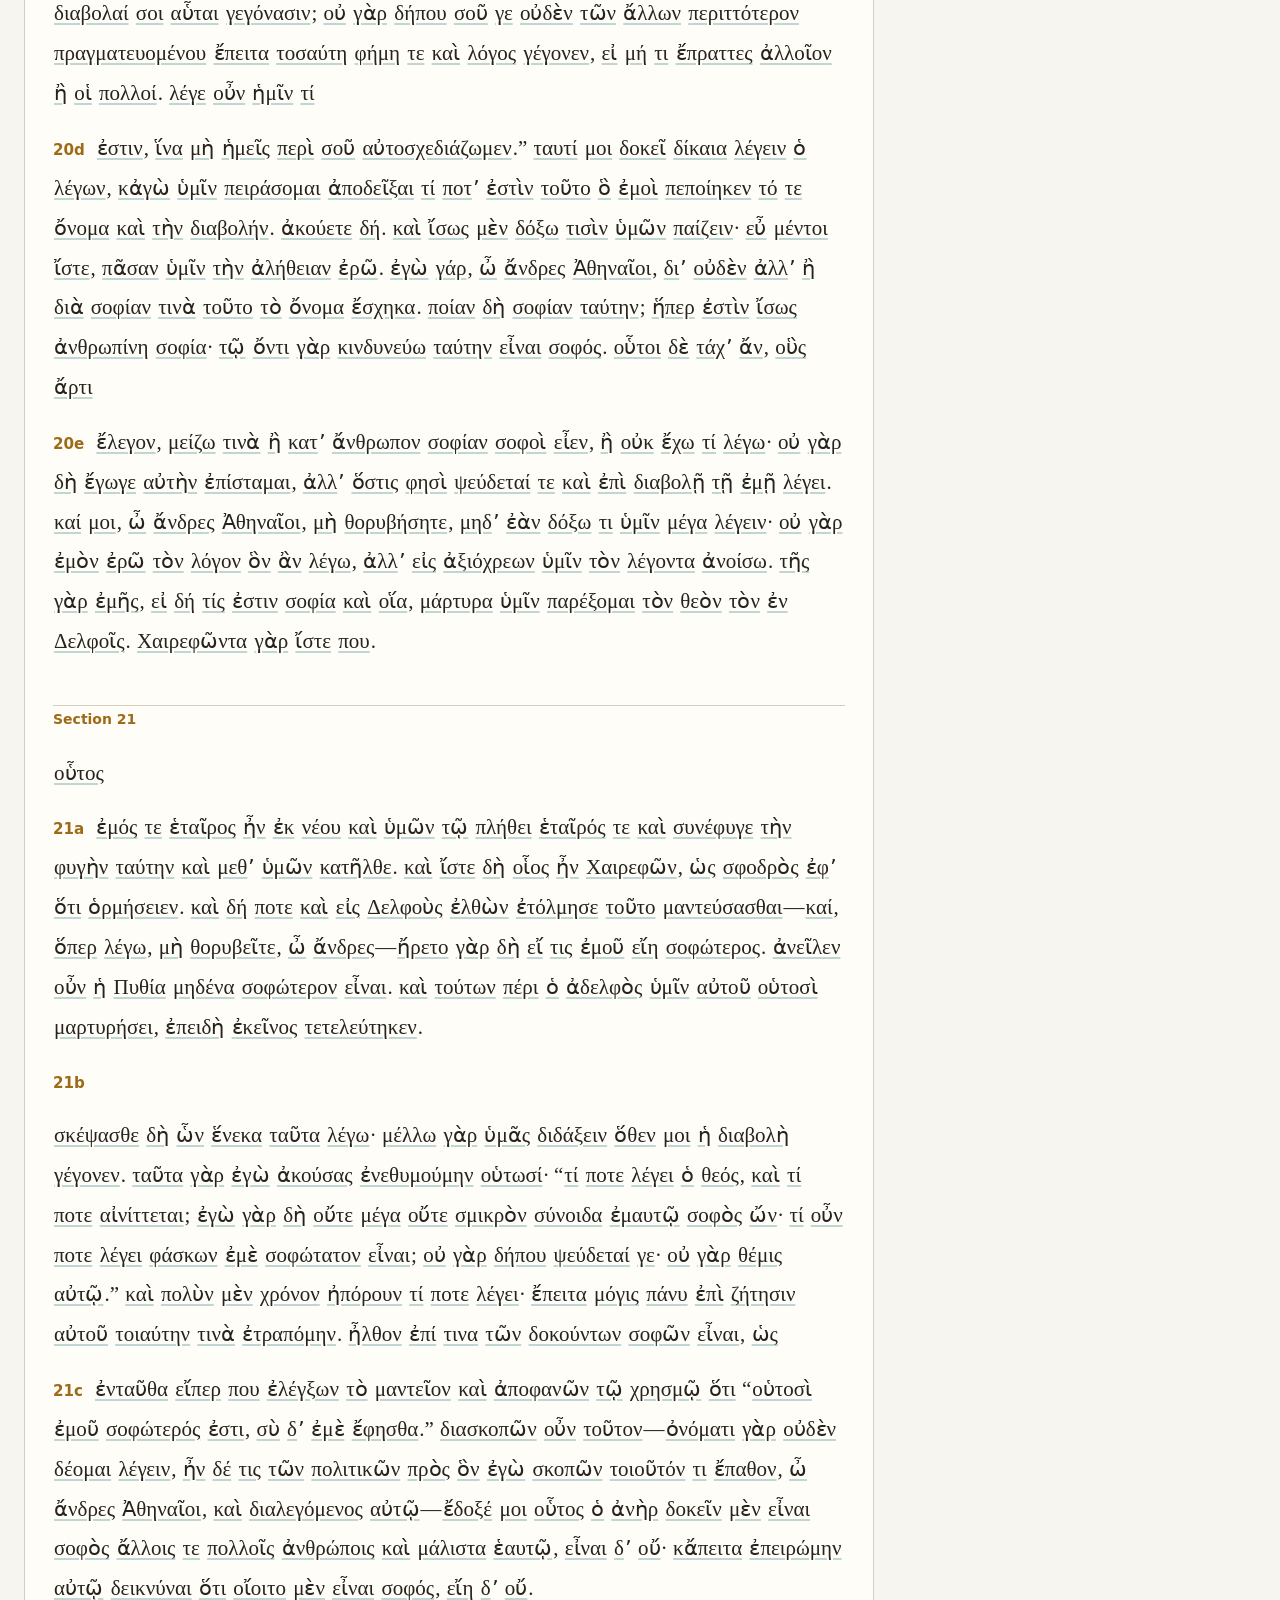
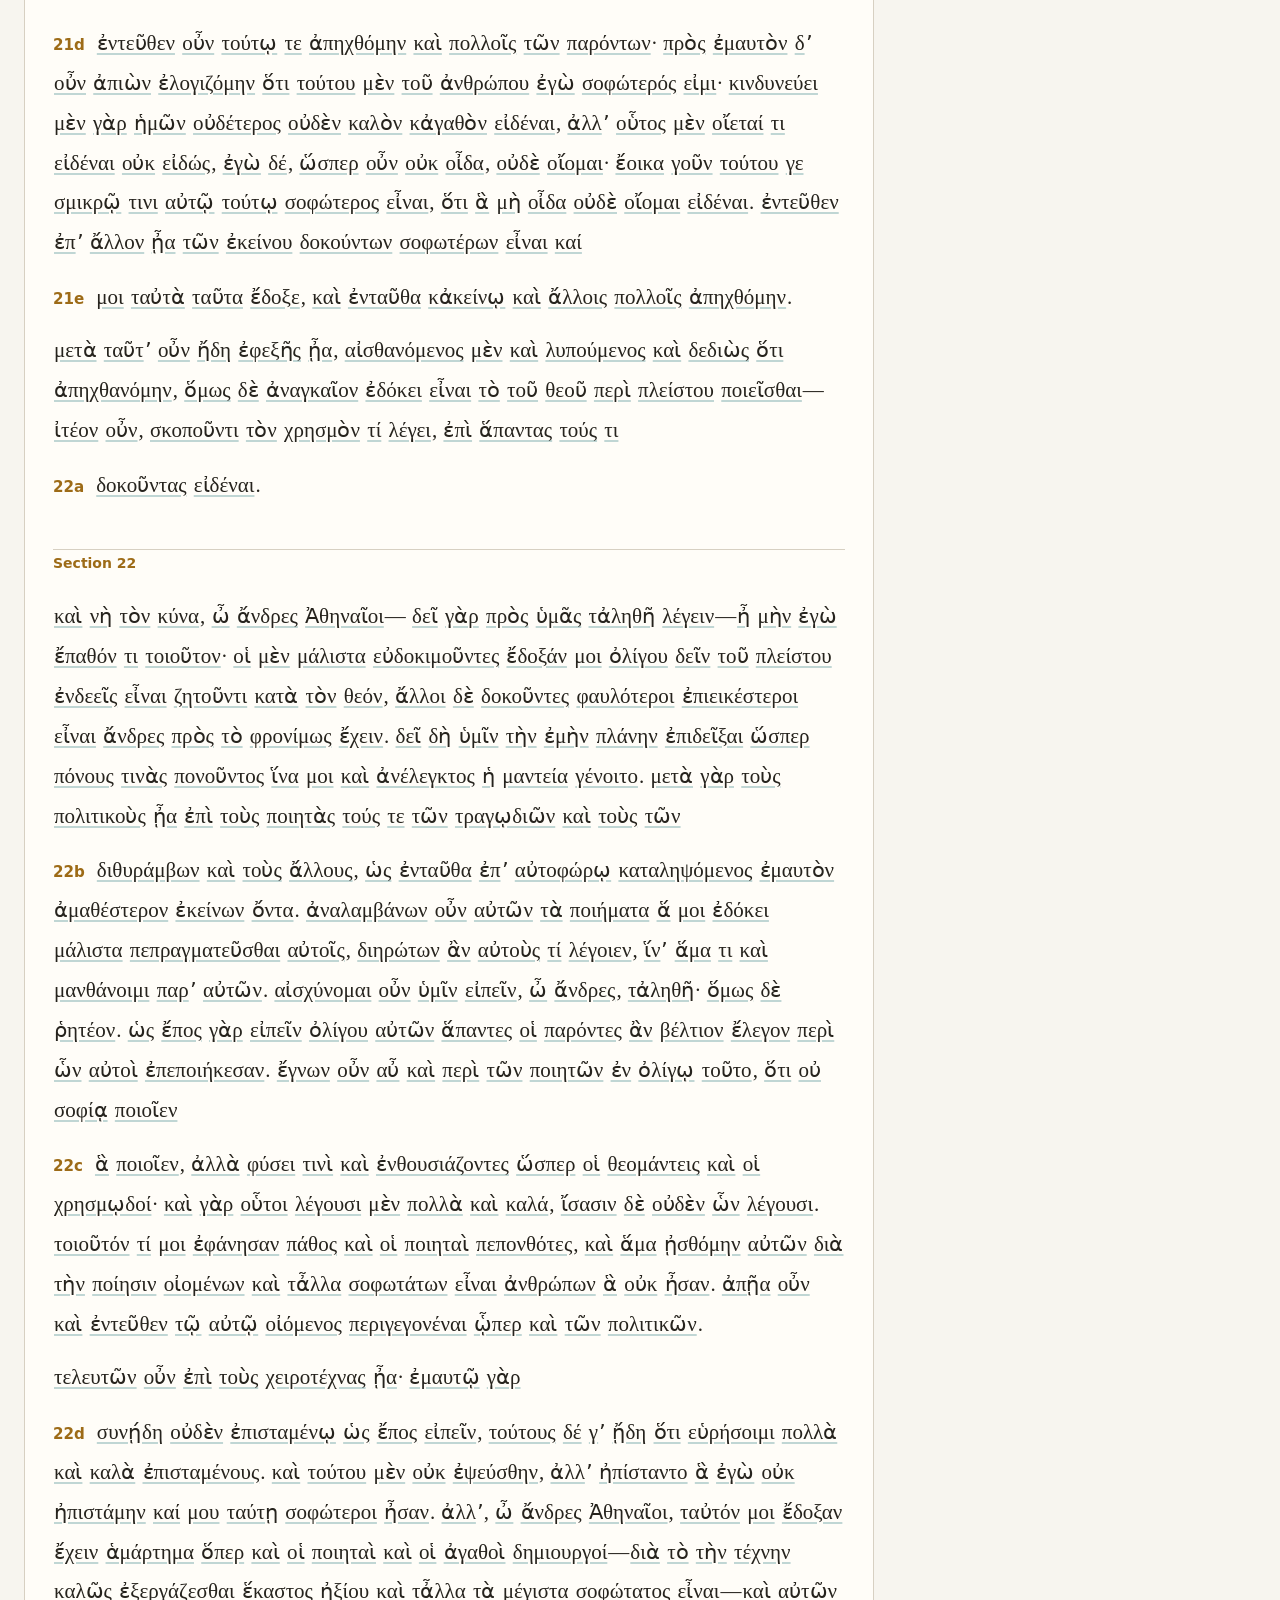
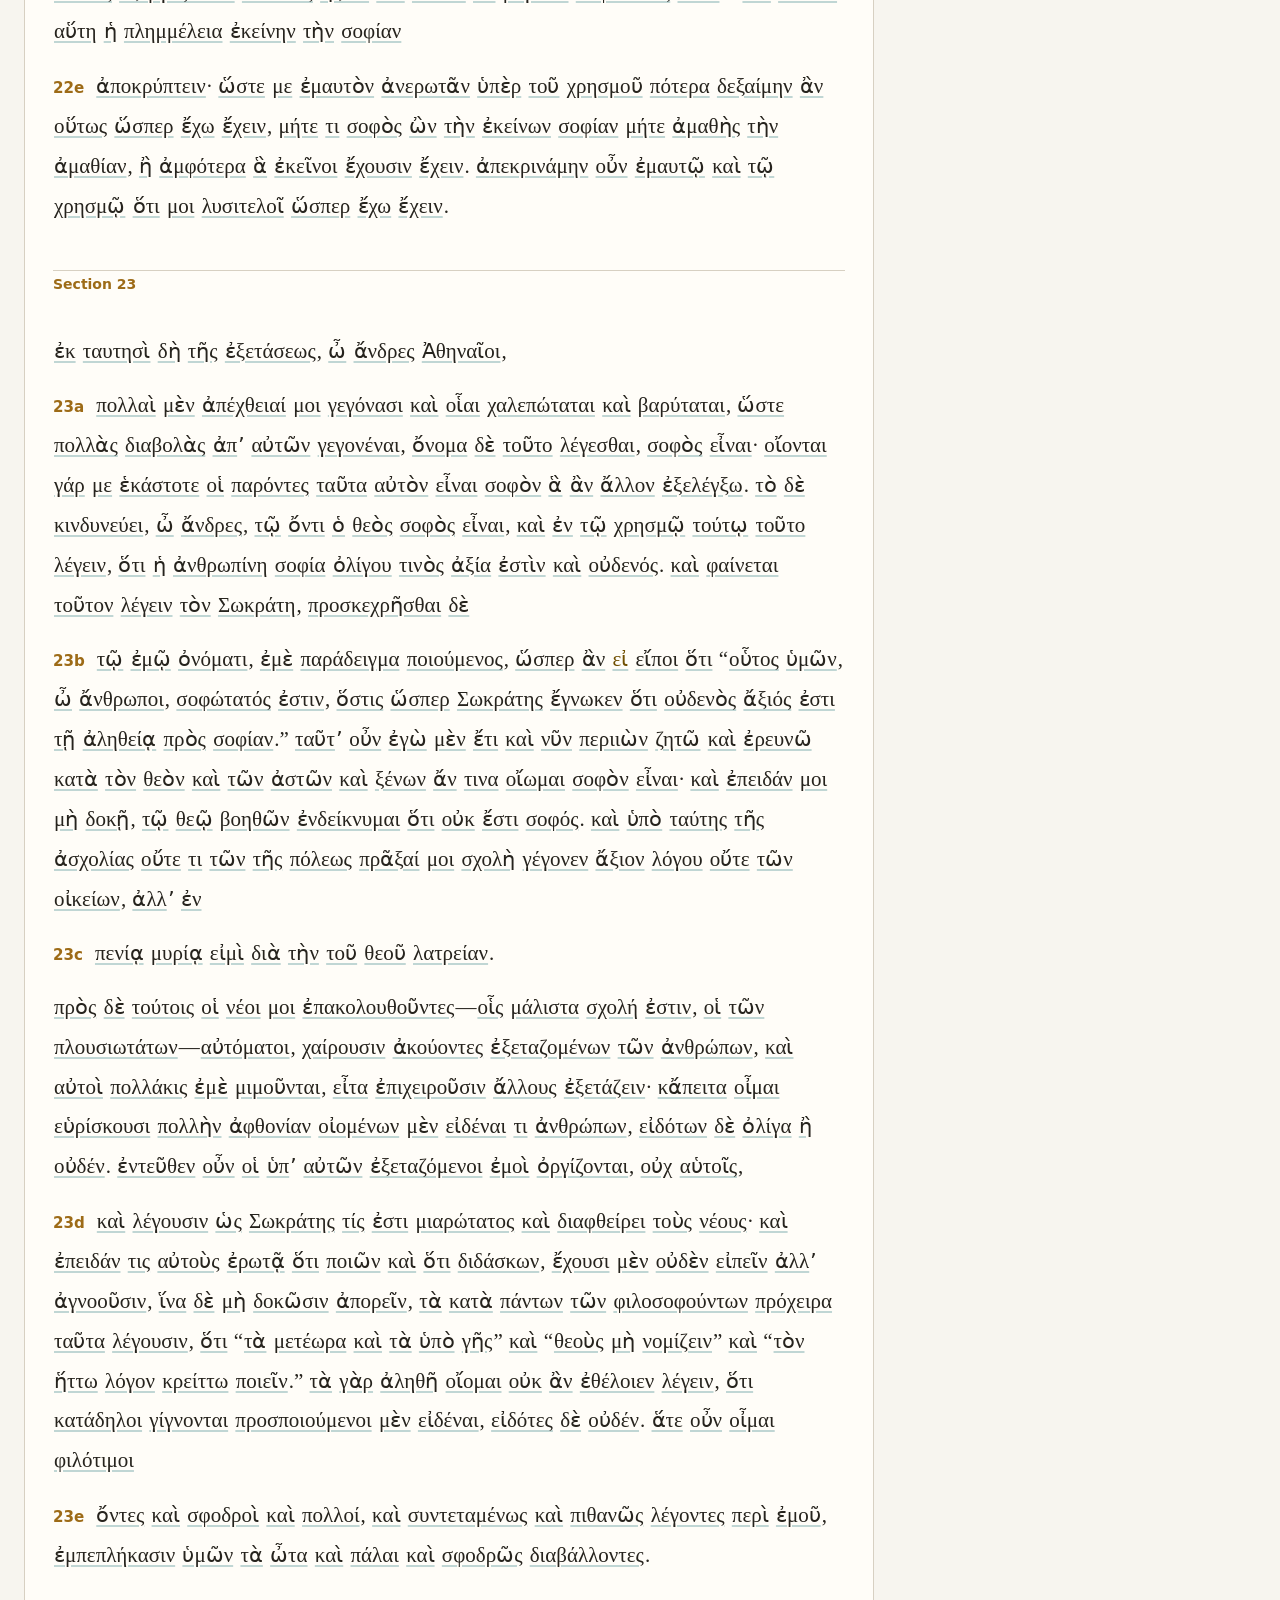
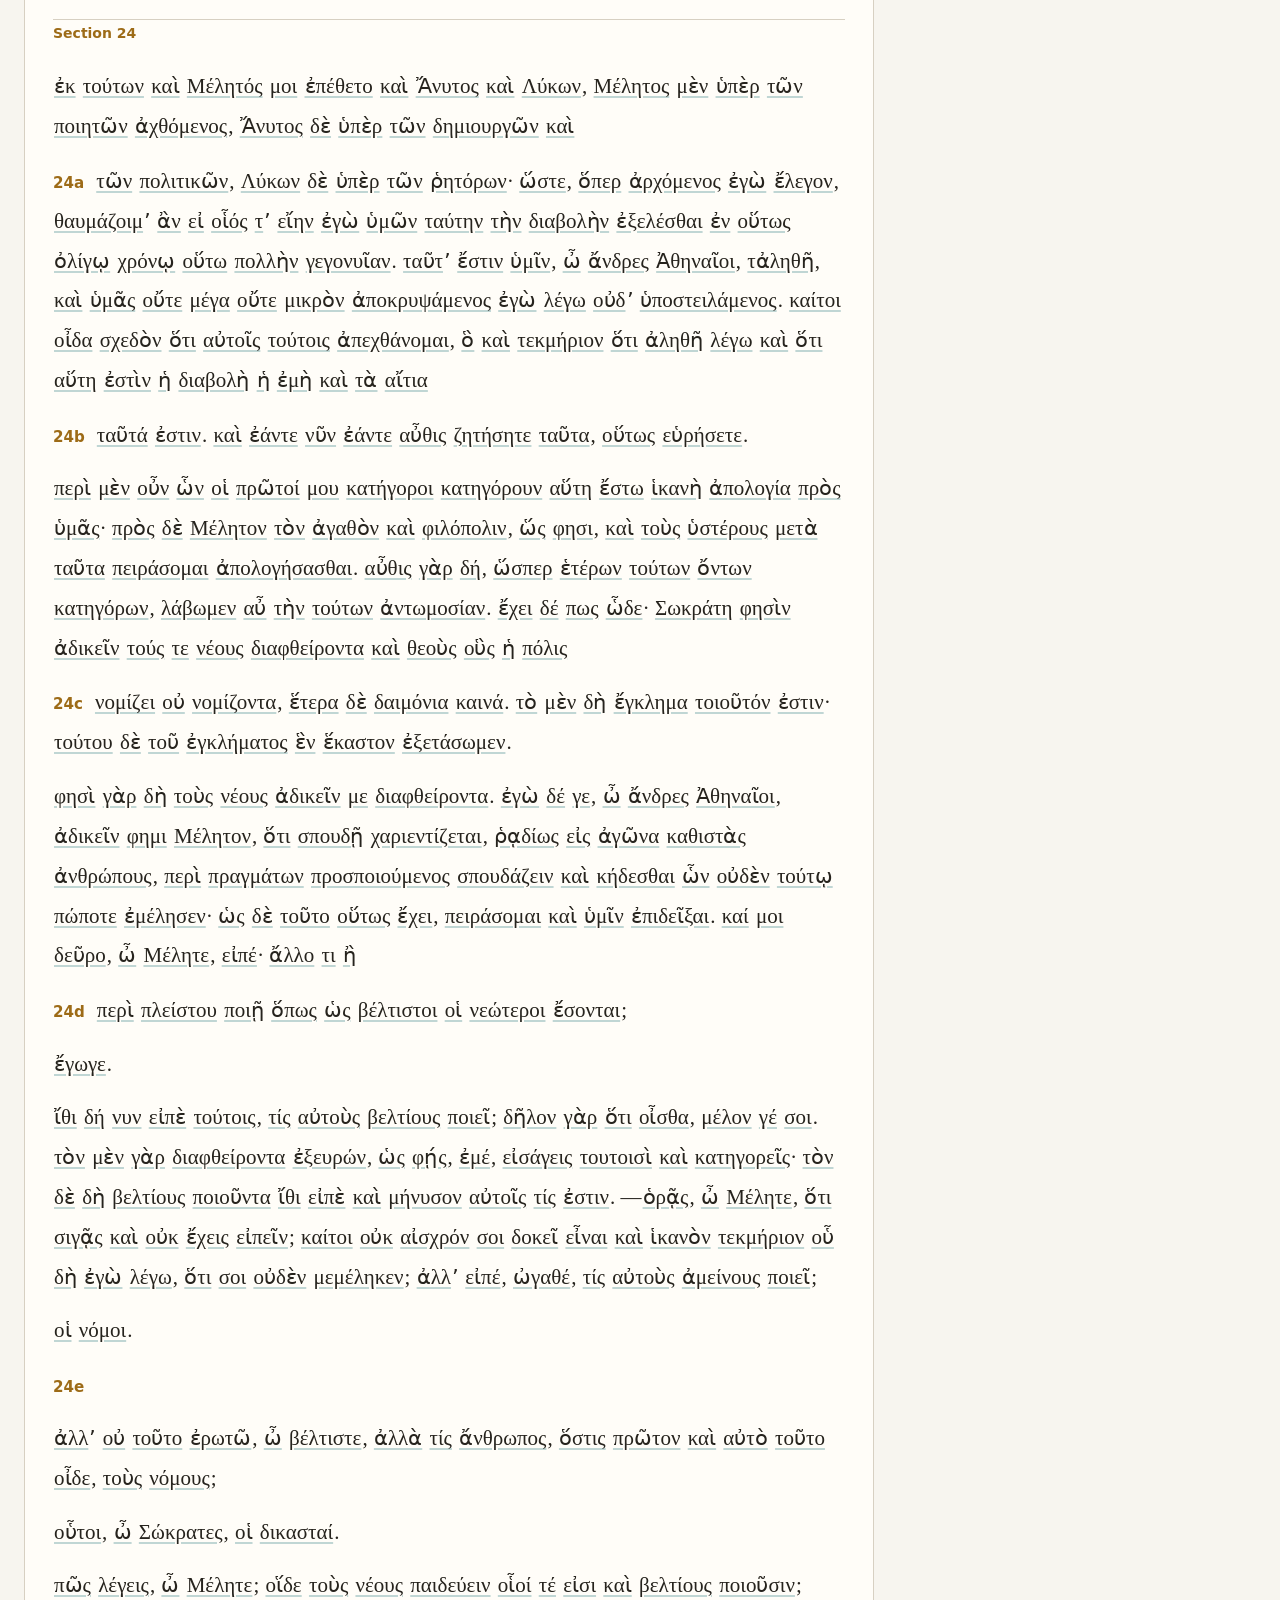
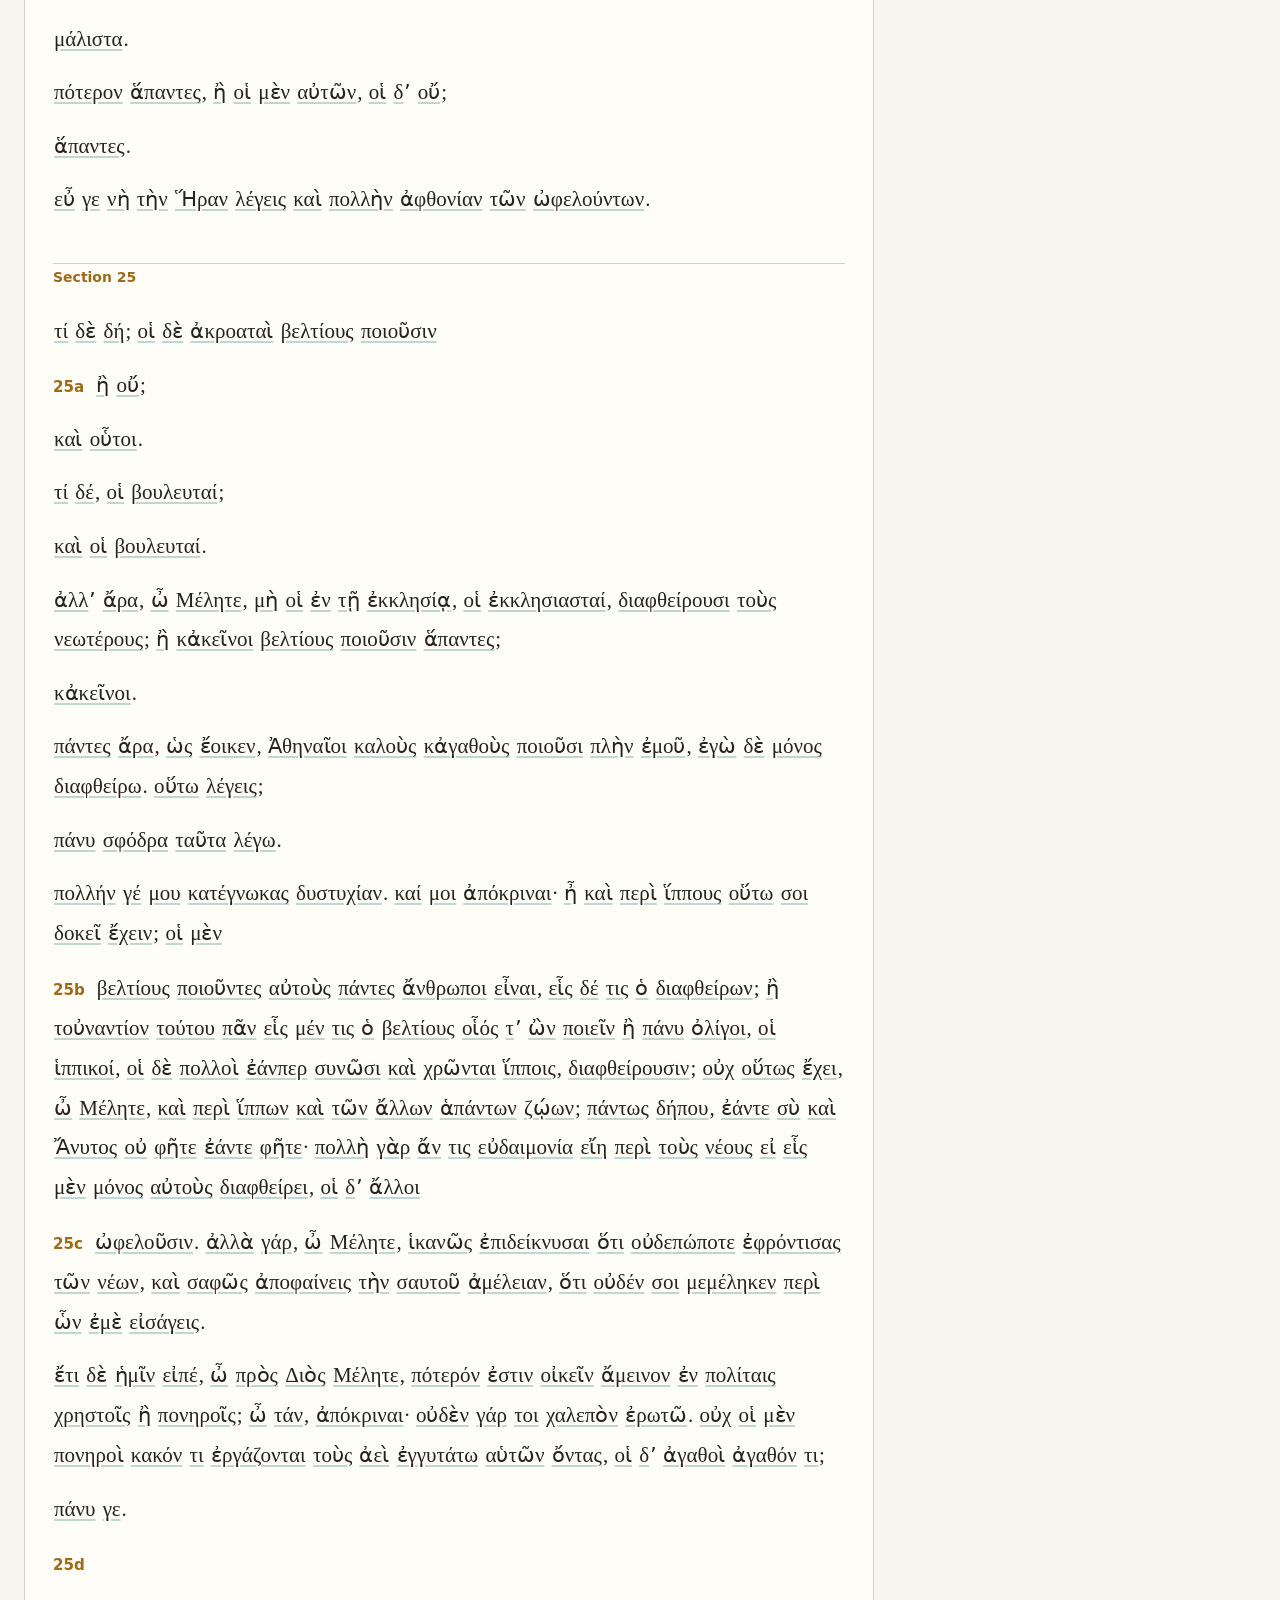
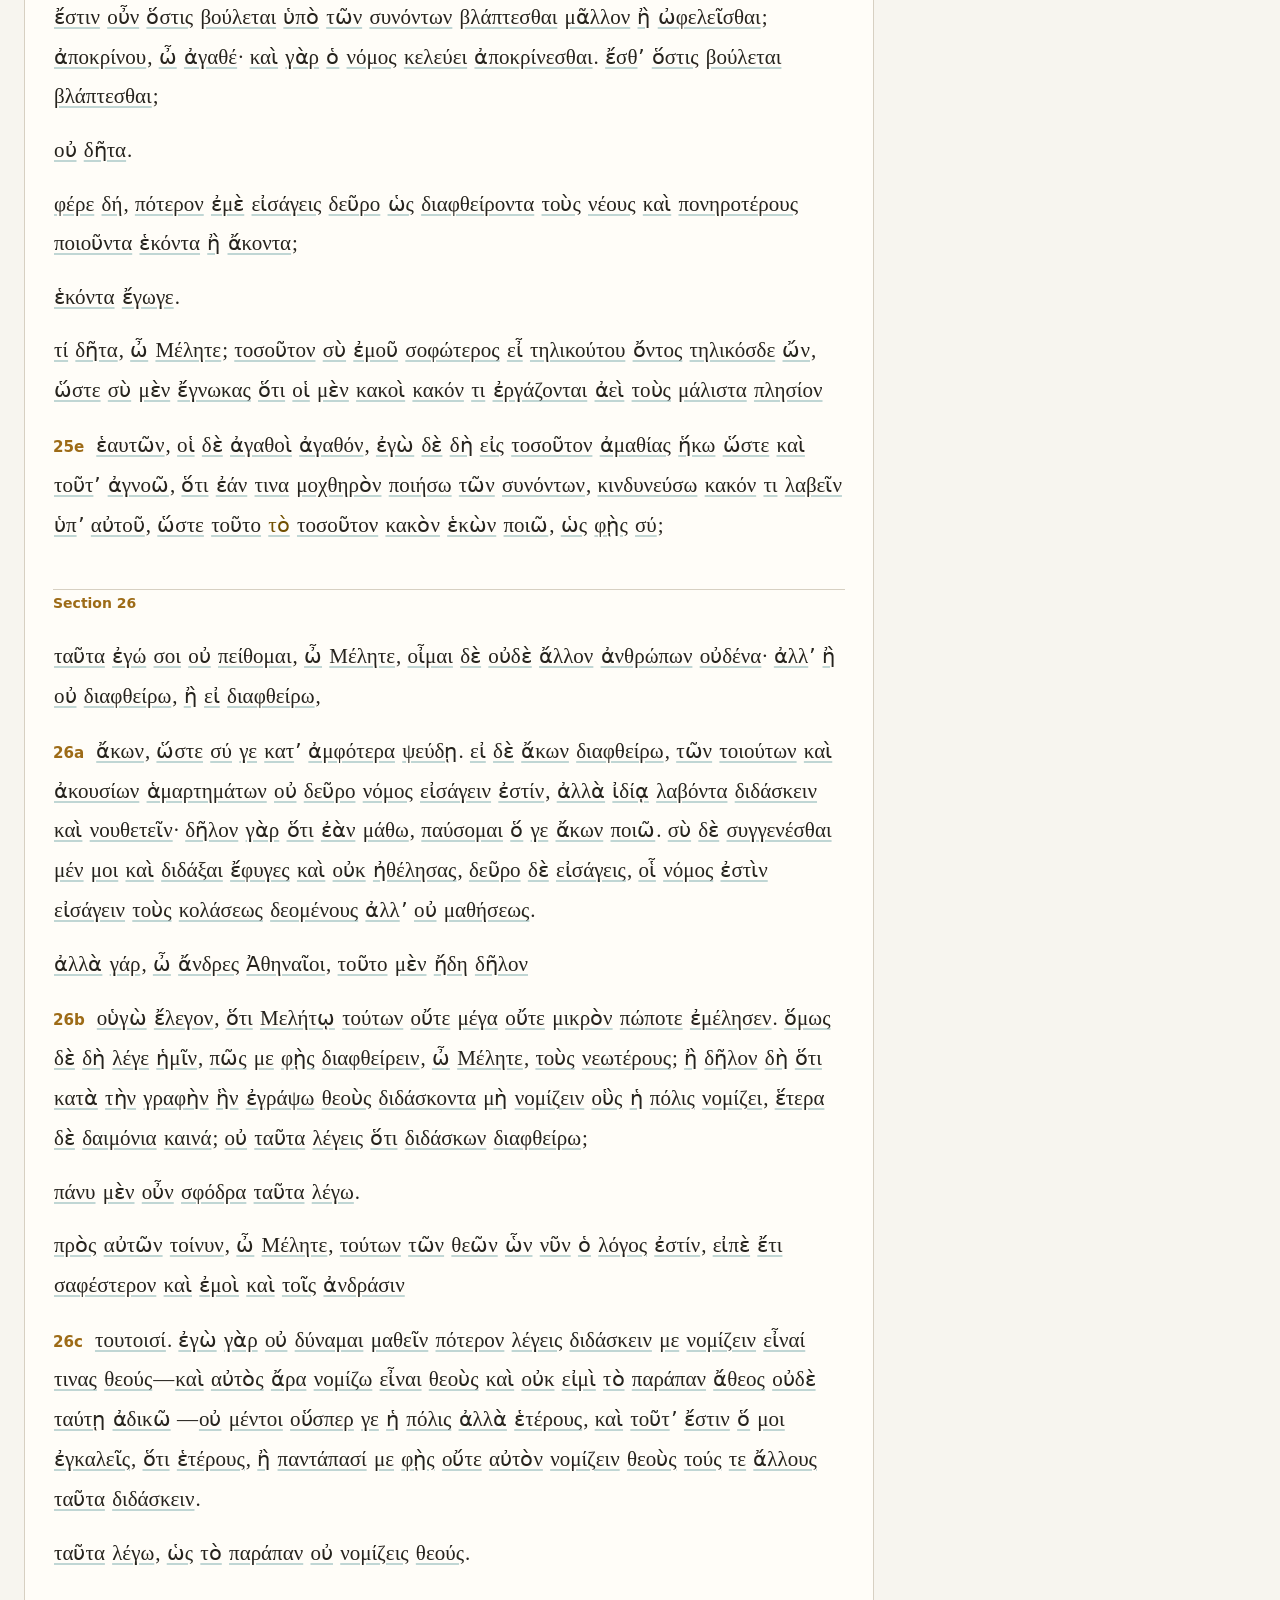
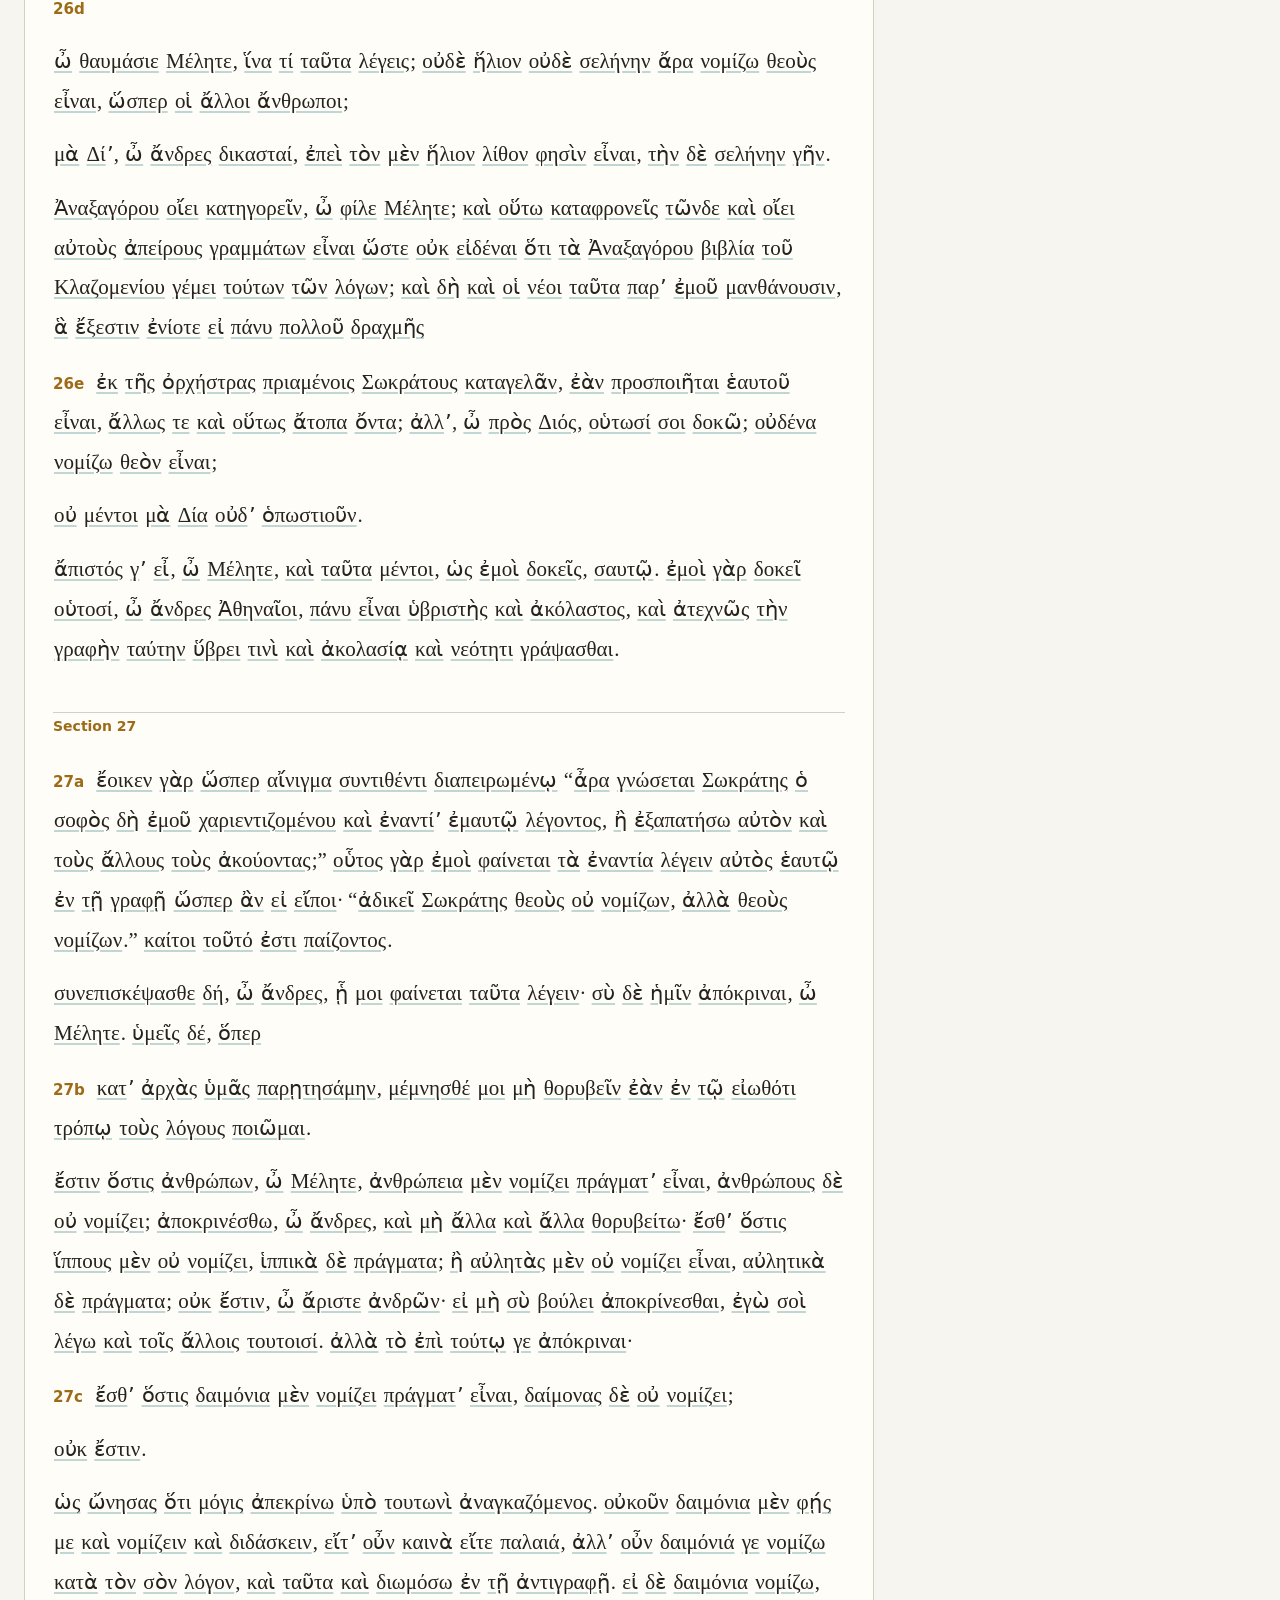
==== commit 884a3c7c: "Add morphology download tools and Stephanus section layout" ====
--- a/.developer/app/index.html
+++ b/.developer/app/index.html
@@ -8,9 +8,69 @@
   </head>
   <body>
     <header class="topbar">
-      <div>
+      <div class="title-block">
         <h1>Plato, Apology</h1>
         <p>Greek text with local word lookup</p>
+        <details class="download-menu">
+          <summary class="download-trigger" title="形態解析データの取得メニューを開きます">
+            <span class="download-trigger-icon" aria-hidden="true">↓</span>
+            <span>Download</span>
+          </summary>
+          <div class="reader-tools" aria-label="Perseus morphology download controls">
+            <section class="download-section">
+              <h2 class="download-section-title">本文全体</h2>
+              <div class="download-controls">
+                <button
+                  id="fetchAllMorphs"
+                  class="tool-button"
+                  type="button"
+                  title="本文に現れる未取得の語形をPerseusから順番に取得します"
+                >
+                  全語形をPerseusから取得
+                </button>
+                <button
+                  id="stopFetchAllMorphs"
+                  class="tool-button"
+                  type="button"
+                  title="現在の語形の取得が終わり次第、一括取得を停止します"
+                  hidden
+                >
+                  ここまでで停止
+                </button>
+                <progress id="fetchAllProgress" class="fetch-progress" max="1" value="0" hidden></progress>
+              </div>
+              <span id="fetchAllStatus" class="fetch-status" role="status" aria-live="polite"></span>
+            </section>
+
+            <section class="download-section">
+              <h2 class="download-section-title">選択範囲</h2>
+              <div class="download-controls">
+                <button
+                  id="fetchSelectedMorphs"
+                  class="tool-button"
+                  type="button"
+                  title="本文で選択した範囲に含まれる未取得の語形だけをPerseusから取得します"
+                  disabled
+                >
+                  選択範囲を取得
+                </button>
+                <button
+                  id="stopSelectedMorphs"
+                  class="tool-button"
+                  type="button"
+                  title="現在の語形の取得が終わり次第、選択範囲の取得を停止します"
+                  hidden
+                >
+                  選択取得を停止
+                </button>
+                <progress id="fetchSelectedProgress" class="fetch-progress" max="1" value="0" hidden></progress>
+              </div>
+              <span id="fetchSelectedStatus" class="fetch-status" role="status" aria-live="polite">
+                本文をドラッグして選択すると、その範囲の語形をまとめて取得できます。
+              </span>
+            </section>
+          </div>
+        </details>
       </div>
       <nav id="sectionNav" aria-label="Sections"></nav>
     </header>
@@ -22,7 +82,7 @@
           id="morphFrame"
           name="morphFrame"
           title="Local morphology"
-          src="./morph.html"
+          src="./morph.html?v=developer-details-3"
         ></iframe>
       </aside>
     </main>
--- a/.developer/app/styles.css
+++ b/.developer/app/styles.css
@@ -46,6 +46,126 @@
   font-size: 13px;
 }
 
+.download-menu {
+  position: relative;
+  width: max-content;
+  margin-top: 9px;
+  font-family: ui-sans-serif, system-ui, sans-serif;
+}
+
+.download-trigger {
+  display: inline-flex;
+  align-items: center;
+  gap: 7px;
+  min-height: 31px;
+  padding: 5px 10px;
+  border: 1px solid var(--line);
+  border-radius: 5px;
+  color: var(--ink);
+  background: var(--paper);
+  font-size: 12px;
+  cursor: pointer;
+  user-select: none;
+}
+
+.download-trigger::-webkit-details-marker {
+  display: none;
+}
+
+.download-trigger::after {
+  content: "▾";
+  color: var(--muted);
+  font-size: 10px;
+  transition: transform 120ms ease;
+}
+
+.download-menu[open] .download-trigger::after {
+  transform: rotate(180deg);
+}
+
+.download-trigger:hover,
+.download-trigger:focus-visible {
+  border-color: var(--accent);
+  outline: 2px solid rgba(31, 111, 120, 0.18);
+}
+
+.download-trigger-icon {
+  color: var(--accent);
+  font-size: 15px;
+  font-weight: 700;
+  line-height: 1;
+}
+
+.reader-tools {
+  position: absolute;
+  top: calc(100% + 8px);
+  left: 0;
+  z-index: 40;
+  display: grid;
+  gap: 12px;
+  width: min(430px, calc(100vw - 48px));
+  padding: 12px;
+  border: 1px solid var(--line);
+  border-radius: 7px;
+  background: var(--paper);
+  box-shadow: 0 10px 30px rgba(38, 35, 29, 0.16);
+}
+
+.download-section + .download-section {
+  padding-top: 12px;
+  border-top: 1px solid var(--line);
+}
+
+.download-section-title {
+  margin: 0 0 8px;
+  color: var(--muted);
+  font-size: 12px;
+  font-weight: 650;
+}
+
+.download-controls {
+  display: flex;
+  align-items: center;
+  gap: 8px;
+  flex-wrap: wrap;
+}
+
+.tool-button {
+  min-height: 30px;
+  padding: 5px 10px;
+  border: 1px solid var(--accent);
+  border-radius: 4px;
+  color: #124f56;
+  background: var(--accent-soft);
+  font: inherit;
+  font-size: 12px;
+  cursor: pointer;
+}
+
+.tool-button:hover,
+.tool-button:focus {
+  outline: 2px solid rgba(31, 111, 120, 0.25);
+}
+
+.tool-button:disabled {
+  cursor: wait;
+  opacity: 0.62;
+}
+
+.fetch-progress {
+  width: 110px;
+  height: 9px;
+}
+
+.fetch-status {
+  display: block;
+  min-height: 1.2em;
+  margin-top: 7px;
+  color: var(--muted);
+  font-size: 11px;
+  line-height: 1.35;
+}
+
 #sectionNav {
   display: flex;
   align-items: center;
@@ -123,14 +243,20 @@
   outline: 1px solid var(--accent);
 }
 
+br.stephanus-break {
+  display: block;
+  content: "";
+  margin-top: 0.7em;
+}
+
 .stephanus {
   display: inline-block;
-  margin: 0 0.25em;
+  margin: 0 0.38em 0 0;
   color: var(--gold);
   font-family: ui-sans-serif, system-ui, sans-serif;
   font-size: 0.72em;
   font-weight: 700;
-  vertical-align: super;
+  vertical-align: baseline;
 }
 
 .para-break {
@@ -297,6 +423,87 @@
   font-size: 16px;
 }
 
+
+.developer-details {
+  margin-top: 18px;
+  padding-top: 14px;
+  border-top: 1px solid var(--line);
+  font-family: ui-sans-serif, system-ui, sans-serif;
+}
+
+.developer-details summary {
+  display: inline-flex;
+  align-items: center;
+  min-height: 30px;
+  padding: 5px 10px;
+  border: 1px solid var(--line);
+  border-radius: 4px;
+  color: var(--muted);
+  background: #fbfaf6;
+  font-size: 12px;
+  cursor: pointer;
+  list-style: none;
+  user-select: none;
+}
+
+.developer-details summary::-webkit-details-marker {
+  display: none;
+}
+
+.developer-details summary::before {
+  content: "▸";
+  margin-right: 6px;
+}
+
+.developer-details[open] summary::before {
+  content: "▾";
+}
+
+.developer-details summary:hover,
+.developer-details summary:focus {
+  color: var(--ink);
+  outline: 2px solid rgba(31, 111, 120, 0.18);
+}
+
+.developer-details-body {
+  margin-top: 12px;
+  padding: 12px;
+  border: 1px solid var(--line);
+  border-radius: 6px;
+  background: #fbfaf6;
+}
+
+.developer-row {
+  grid-template-columns: 110px 1fr;
+  font-size: 12px;
+}
+
+.developer-lemmas,
+.developer-note {
+  margin-top: 14px;
+}
+
+.developer-lemmas h3,
+.developer-note h3 {
+  margin: 0 0 8px;
+  font-size: 13px;
+}
+
+.developer-note {
+  color: var(--muted);
+  font-size: 12px;
+  line-height: 1.55;
+}
+
+.developer-note ul {
+  margin: 0;
+  padding-left: 1.4em;
+}
+
+.developer-note li + li {
+  margin-top: 5px;
+}
+
 @media (max-width: 860px) {
   .topbar,
   .layout {
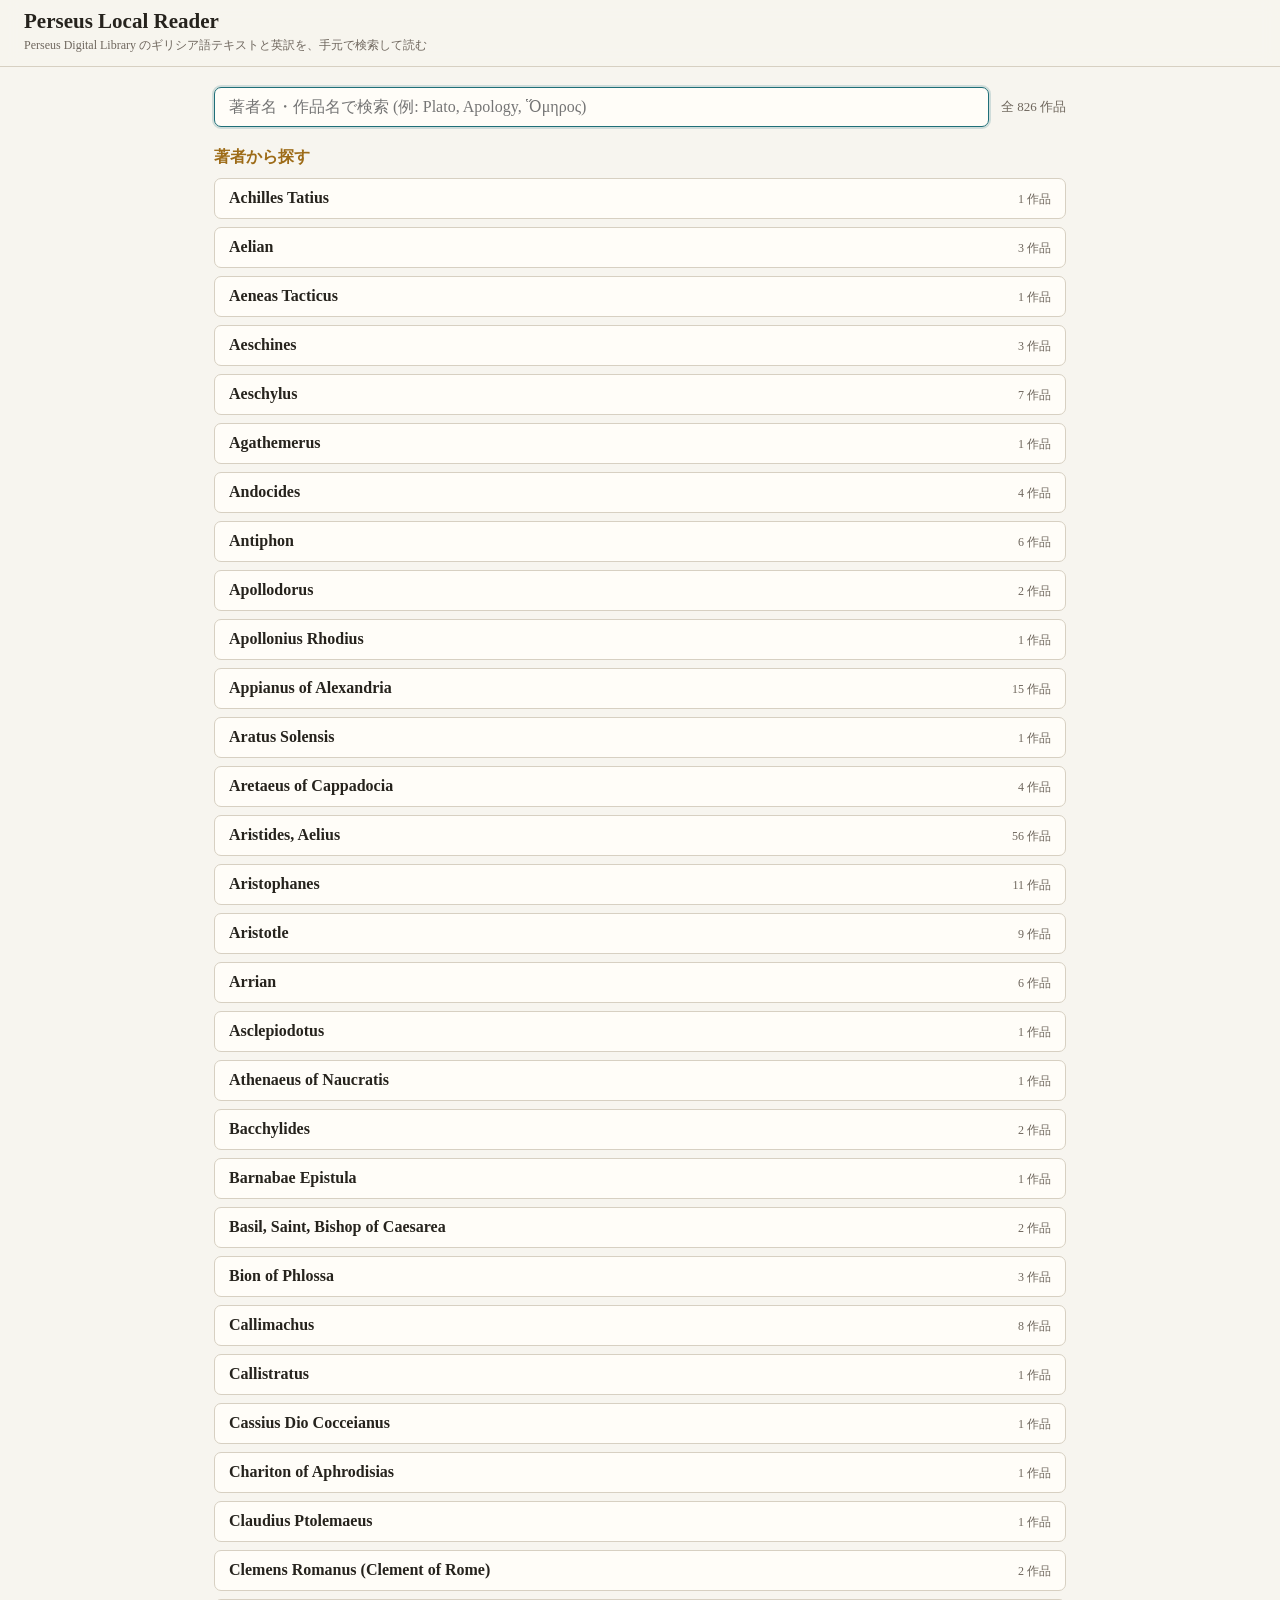
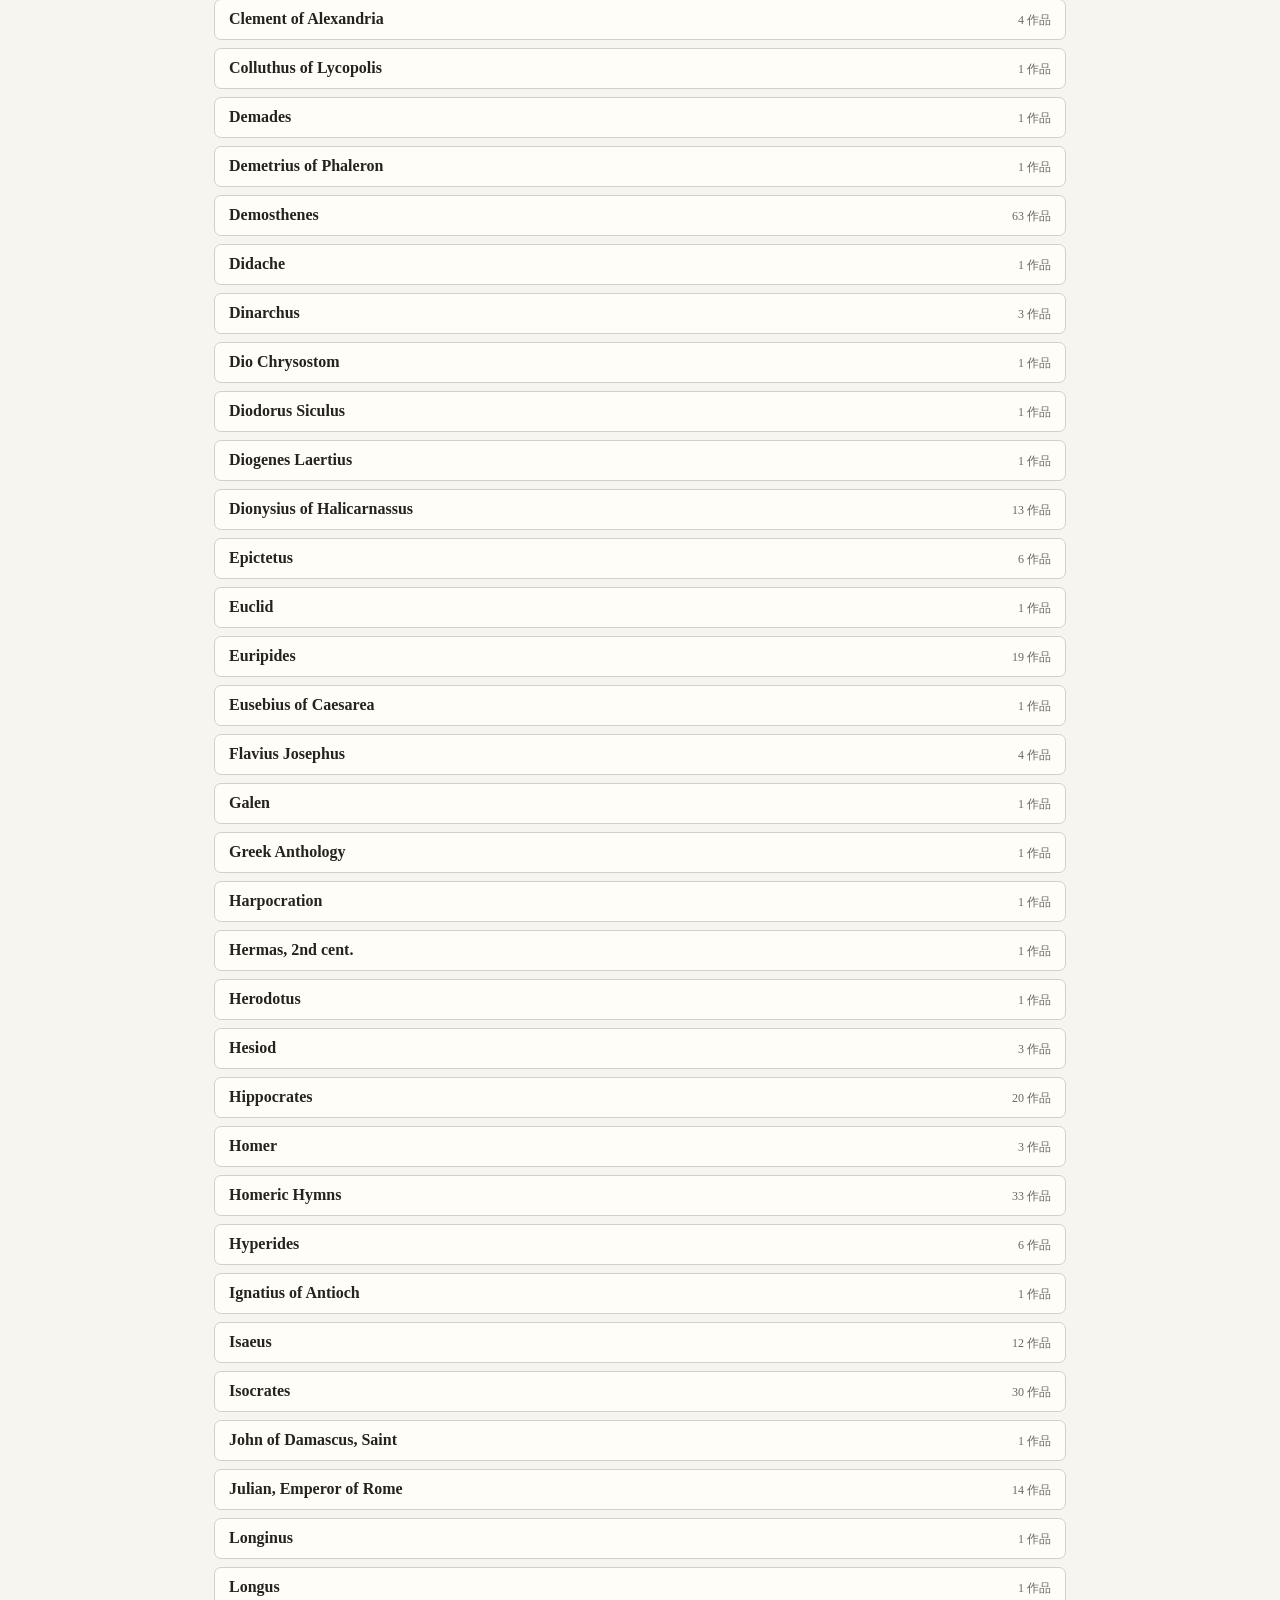
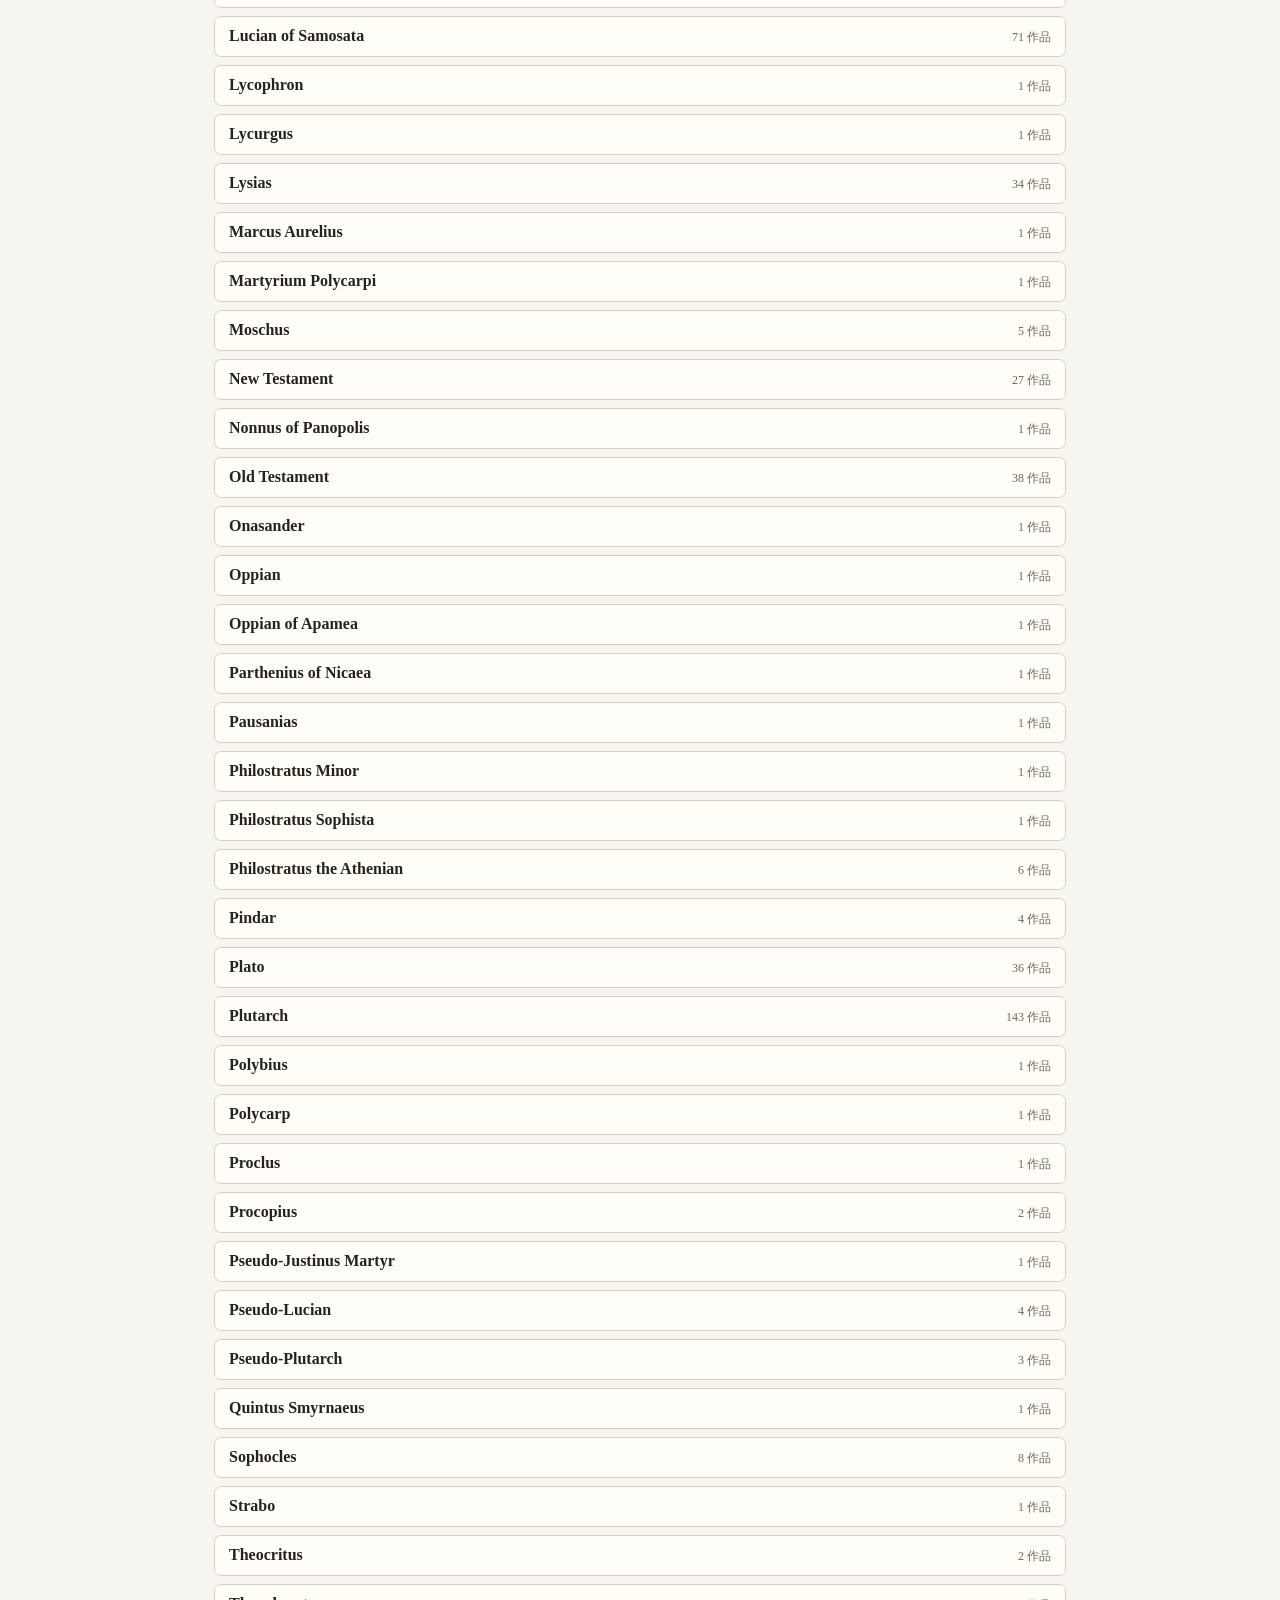
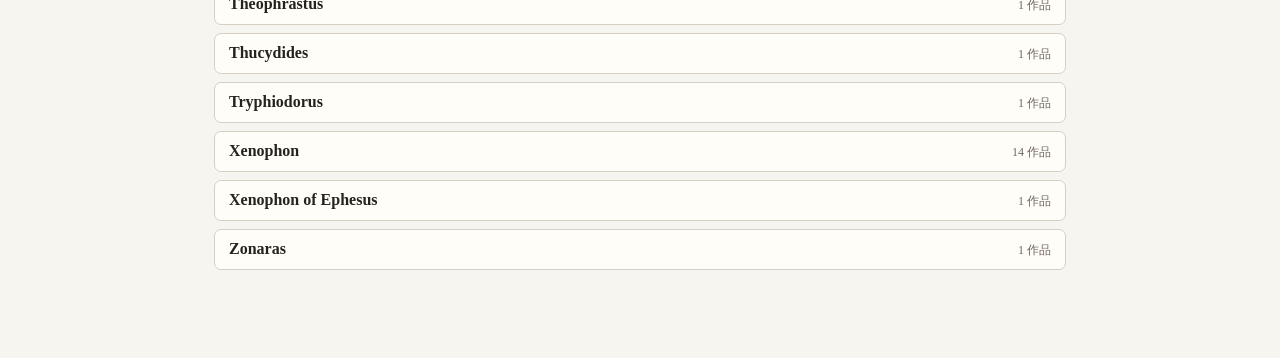
==== commit 8110b95a: "Generalize reader for multiple Perseus texts" ====
--- a/.developer/app/index.html
+++ b/.developer/app/index.html
@@ -3,90 +3,54 @@
   <head>
     <meta charset="utf-8" />
     <meta name="viewport" content="width=device-width, initial-scale=1" />
-    <title>Plato, Apology Local Reader</title>
-    <link rel="stylesheet" href="./styles.css" />
+    <title>Perseus Local Reader</title>
+    <link rel="stylesheet" href="./styles.css?v=plr-12" />
   </head>
-  <body>
-    <header class="topbar">
+  <body class="library-body">
+    <header class="topbar library-topbar">
       <div class="title-block">
-        <h1>Plato, Apology</h1>
-        <p>Greek text with local word lookup</p>
-        <details class="download-menu">
-          <summary class="download-trigger" title="形態解析データの取得メニューを開きます">
-            <span class="download-trigger-icon" aria-hidden="true">↓</span>
-            <span>Download</span>
-          </summary>
-          <div class="reader-tools" aria-label="Perseus morphology download controls">
-            <section class="download-section">
-              <h2 class="download-section-title">本文全体</h2>
-              <div class="download-controls">
-                <button
-                  id="fetchAllMorphs"
-                  class="tool-button"
-                  type="button"
-                  title="本文に現れる未取得の語形をPerseusから順番に取得します"
-                >
-                  全語形をPerseusから取得
-                </button>
-                <button
-                  id="stopFetchAllMorphs"
-                  class="tool-button"
-                  type="button"
-                  title="現在の語形の取得が終わり次第、一括取得を停止します"
-                  hidden
-                >
-                  ここまでで停止
-                </button>
-                <progress id="fetchAllProgress" class="fetch-progress" max="1" value="0" hidden></progress>
-              </div>
-              <span id="fetchAllStatus" class="fetch-status" role="status" aria-live="polite"></span>
-            </section>
-
-            <section class="download-section">
-              <h2 class="download-section-title">選択範囲</h2>
-              <div class="download-controls">
-                <button
-                  id="fetchSelectedMorphs"
-                  class="tool-button"
-                  type="button"
-                  title="本文で選択した範囲に含まれる未取得の語形だけをPerseusから取得します"
-                  disabled
-                >
-                  選択範囲を取得
-                </button>
-                <button
-                  id="stopSelectedMorphs"
-                  class="tool-button"
-                  type="button"
-                  title="現在の語形の取得が終わり次第、選択範囲の取得を停止します"
-                  hidden
-                >
-                  選択取得を停止
-                </button>
-                <progress id="fetchSelectedProgress" class="fetch-progress" max="1" value="0" hidden></progress>
-              </div>
-              <span id="fetchSelectedStatus" class="fetch-status" role="status" aria-live="polite">
-                本文をドラッグして選択すると、その範囲の語形をまとめて取得できます。
-              </span>
-            </section>
-          </div>
-        </details>
+        <h1>Perseus Local Reader</h1>
+        <p>Perseus Digital Library のギリシア語テキストと英訳を、手元で検索して読む</p>
       </div>
-      <nav id="sectionNav" aria-label="Sections"></nav>
     </header>
 
-    <main class="layout">
-      <article id="text" class="text" lang="grc"></article>
-      <aside class="panel">
-        <iframe
-          id="morphFrame"
-          name="morphFrame"
-          title="Local morphology"
-          src="./morph.html?v=developer-details-3"
-        ></iframe>
-      </aside>
+    <main class="library">
+      <div class="library-search">
+        <input
+          id="searchBox"
+          type="search"
+          placeholder="著者名・作品名で検索 (例: Plato, Apology, Ὅμηρος)"
+          autocomplete="off"
+          autofocus
+        />
+        <span id="searchCount" class="search-count"></span>
+      </div>
+
+      <section id="downloadedShelf" class="shelf" hidden>
+        <h2>ダウンロード済みの作品</h2>
+        <div id="downloadedList" class="work-list"></div>
+      </section>
+
+      <section class="shelf">
+        <h2 id="browseHeading">著者から探す</h2>
+        <div id="authorList" class="author-list"></div>
+      </section>
     </main>
 
-    <script src="./reader.js"></script>
+    <div id="downloadOverlay" class="overlay" hidden>
+      <div class="overlay-card">
+        <h2 id="overlayTitle">ダウンロード中</h2>
+        <p id="overlayDetail" class="overlay-detail"></p>
+        <progress id="overlayProgress" max="1" value="0"></progress>
+        <p class="overlay-note">
+          この作品の全ての版(原文と翻訳)をまとめて取得しています。<br />
+          完了すると、以後この作品はインターネットなしで読めます。
+        </p>
+        <button id="overlayClose" class="tool-button" type="button" hidden>閉じる</button>
+        <button id="overlayCancel" class="tool-button" type="button">キャンセル</button>
+      </div>
+    </div>
+
+    <script src="./library.js?v=plr-12"></script>
   </body>
 </html>
--- a/.developer/app/styles.css
+++ b/.developer/app/styles.css
@@ -25,39 +25,86 @@
   position: sticky;
   top: 0;
   z-index: 10;
-  display: grid;
-  grid-template-columns: minmax(220px, 360px) 1fr;
-  gap: 20px;
-  padding: 14px 24px;
+  min-height: 116px;
+  padding: 10px 64px 12px 24px;
   border-bottom: 1px solid var(--line);
   background: rgba(247, 245, 239, 0.94);
   backdrop-filter: blur(8px);
+  transition: padding 140ms ease;
+}
+
+.collapsed-library-link {
+  display: none;
+  color: var(--accent);
+  font-family: ui-sans-serif, system-ui, sans-serif;
+  font-size: 12px;
+  text-decoration: none;
+  white-space: nowrap;
 }
 
 h1 {
   margin: 0;
-  font-size: 22px;
+  font-size: 21px;
   line-height: 1.1;
 }
 
 .topbar p {
   margin: 4px 0 0;
   color: var(--muted);
-  font-size: 13px;
-}
-
-.download-menu {
+  font-size: 12px;
+}
+
+.bar-toggle {
+  position: absolute;
+  right: 12px;
+  bottom: 12px;
+  z-index: 12;
+  display: inline-flex;
+  align-items: center;
+  justify-content: center;
+  width: 40px;
+  height: 40px;
+  padding: 0;
+  border: 1px solid var(--line);
+  border-radius: 4px;
+  color: var(--accent);
+  background: var(--paper);
+  font-family: ui-sans-serif, system-ui, sans-serif;
+  font-size: 20px;
+  line-height: 1;
+  cursor: pointer;
+}
+
+.bar-toggle:hover,
+.bar-toggle:focus-visible {
+  border-color: var(--accent);
+  outline: 2px solid rgba(31, 111, 120, 0.18);
+}
+
+.reader-title-row {
+  display: flex;
+  align-items: start;
+  justify-content: space-between;
+  gap: 10px;
+  max-width: 820px;
+  padding-right: 0;
+}
+
+.download-menu,
+.text-size-menu {
   position: relative;
   width: max-content;
-  margin-top: 9px;
+  margin-top: 0;
   font-family: ui-sans-serif, system-ui, sans-serif;
 }
 
-.download-trigger {
+.download-trigger,
+.text-size-trigger {
   display: inline-flex;
   align-items: center;
-  gap: 7px;
-  min-height: 31px;
+  gap: 7px 2px;
+  height: 34px;
+  min-height: 34px;
   padding: 5px 10px;
   border: 1px solid var(--line);
   border-radius: 5px;
@@ -68,7 +115,8 @@
   user-select: none;
 }
 
-.download-trigger::-webkit-details-marker {
+.download-trigger::-webkit-details-marker,
+.text-size-trigger::-webkit-details-marker {
   display: none;
 }
 
@@ -84,9 +132,27 @@
 }
 
 .download-trigger:hover,
-.download-trigger:focus-visible {
+.download-trigger:focus-visible,
+.text-size-trigger:hover,
+.text-size-trigger:focus-visible {
   border-color: var(--accent);
   outline: 2px solid rgba(31, 111, 120, 0.18);
+}
+
+.text-size-trigger {
+  min-width: 48px;
+  border-top-right-radius: 0;
+  border-bottom-right-radius: 0;
+  justify-content: center;
+  color: #124f56;
+  background: var(--accent-soft);
+  border-color: var(--accent);
+  font-weight: 650;
+}
+
+.text-size-menu + .download-menu .download-trigger {
+  border-top-left-radius: 0;
+  border-bottom-left-radius: 0;
 }
 
 .download-trigger-icon {
@@ -99,7 +165,7 @@
 .reader-tools {
   position: absolute;
   top: calc(100% + 8px);
-  left: 0;
+  right: 0;
   z-index: 40;
   display: grid;
   gap: 12px;
@@ -111,6 +177,40 @@
   box-shadow: 0 10px 30px rgba(38, 35, 29, 0.16);
 }
 
+.text-size-tools {
+  position: absolute;
+  top: calc(100% + 8px);
+  right: 0;
+  z-index: 40;
+  display: grid;
+  grid-template-columns: repeat(2, minmax(54px, 1fr));
+  gap: 6px;
+  width: 128px;
+  padding: 8px;
+  border: 1px solid var(--line);
+  border-radius: 7px;
+  background: var(--paper);
+  box-shadow: 0 10px 30px rgba(38, 35, 29, 0.16);
+}
+
+.text-size-option {
+  min-height: 30px;
+  padding: 5px 8px;
+  border: 1px solid var(--line);
+  border-radius: 4px;
+  color: var(--ink);
+  background: var(--paper);
+  font: inherit;
+  font-size: 12px;
+  cursor: pointer;
+}
+
+.text-size-option.active {
+  border-color: var(--accent);
+  color: #fff;
+  background: var(--accent);
+}
+
 .download-section + .download-section {
   padding-top: 12px;
   border-top: 1px solid var(--line);
@@ -131,7 +231,7 @@
 }
 
 .tool-button {
-  min-height: 30px;
+  min-height: 34px;
   padding: 5px 10px;
   border: 1px solid var(--accent);
   border-radius: 4px;
@@ -169,43 +269,114 @@
 #sectionNav {
   display: flex;
   align-items: center;
-  gap: 6px;
+  gap: 4px;
   overflow-x: auto;
+  overflow-y: hidden;
+  min-width: 0;
+  max-width: 100%;
   padding-bottom: 2px;
+  scrollbar-width: thin;
 }
 
 #sectionNav a {
-  min-width: 34px;
-  padding: 6px 8px;
+  min-width: 30px;
+  padding: 4px 8px;
   border: 1px solid var(--line);
   border-radius: 4px;
   color: var(--ink);
   text-align: center;
   text-decoration: none;
-  font-size: 13px;
-  background: var(--paper);
+  font-size: 12px;
+  background: var(--paper);
+  line-height: 1.2;
+  white-space: nowrap;
+}
+
+body.reader-bar-collapsed .topbar {
+  min-height: 42px;
+  padding: 6px 58px 6px 14px;
+  display: grid;
+  grid-template-columns: max-content minmax(0, 1fr);
+  align-items: center;
+  gap: 12px;
+}
+
+body.reader-bar-collapsed .collapsed-library-link {
+  display: inline-flex;
+}
+
+body.reader-bar-collapsed .reader-title-row,
+body.reader-bar-collapsed .reader-primary-tools,
+body.reader-bar-collapsed .reader-side-tools {
+  display: none;
+}
+
+body.reader-bar-collapsed .reader-controls {
+  grid-template-columns: 1fr;
+  margin-top: 0;
+}
+
+body.reader-bar-collapsed .reader-jump-tools {
+  grid-template-columns: max-content minmax(0, 680px);
+  justify-content: center;
+  padding-right: 48px;
+}
+
+body.reader-bar-collapsed #sectionNav a {
+  min-width: 24px;
+  padding: 3px 6px;
+  font-size: 11px;
+}
+
+body.reader-bar-collapsed .section {
+  scroll-margin-top: 46px;
+}
+
+body.reader-bar-collapsed .panel {
+  top: 48px;
+  max-height: calc(100vh - 70px);
+}
+
+body.reader-bar-collapsed .panel iframe {
+  height: calc(100vh - 108px);
 }
 
 .layout {
   display: grid;
   grid-template-columns: minmax(0, 1fr) 360px;
-  gap: 22px;
+  gap: 18px;
   max-width: 1280px;
   margin: 0 auto;
-  padding: 24px;
+  padding: 18px 20px;
 }
 
 .text {
-  padding: 28px;
+  padding: 22px 24px;
   border: 1px solid var(--line);
   background: var(--paper);
   line-height: 1.9;
   font-size: 21px;
 }
 
+body[data-text-size="small"] .text {
+  font-size: 18px;
+}
+
+body[data-text-size="medium"] .text {
+  font-size: 21px;
+}
+
+body[data-text-size="large"] .text {
+  font-size: 24px;
+}
+
+body[data-text-size="xlarge"] .text {
+  font-size: 28px;
+}
+
 .section {
   scroll-margin-top: 90px;
-  padding-bottom: 22px;
+  padding-bottom: 18px;
   border-bottom: 1px solid var(--line);
 }
 
@@ -214,11 +385,21 @@
 }
 
 .section h2 {
-  margin: 0 0 10px;
+  margin: 0 0 6px;
   color: var(--gold);
   font-family: ui-sans-serif, system-ui, sans-serif;
-  font-size: 14px;
+  font-size: 17px;
   letter-spacing: 0;
+}
+
+.text p {
+  margin: 0.35em 0;
+}
+
+.section h2:first-child,
+.textpart-heading:first-child,
+.tei-head:first-child {
+  margin-top: 0;
 }
 
 .word {
@@ -237,7 +418,8 @@
 
 .word:hover,
 .word:focus,
-.word.active {
+.word.active,
+.word.search-match-word {
   background: var(--accent-soft);
   color: #124f56;
   outline: 1px solid var(--accent);
@@ -246,7 +428,7 @@
 br.stephanus-break {
   display: block;
   content: "";
-  margin-top: 0.7em;
+  margin-top: 0.3em;
 }
 
 .stephanus {
@@ -261,7 +443,7 @@
 
 .para-break {
   display: block;
-  height: 0.65em;
+  height: 0.25em;
 }
 
 .editorial-add {
@@ -505,17 +687,37 @@
 }
 
 @media (max-width: 860px) {
-  .topbar,
   .layout {
     grid-template-columns: 1fr;
   }
 
+  .topbar {
+    padding-right: 54px;
+  }
+
+  .reader-controls,
+  .reader-jump-tools {
+    grid-template-columns: 1fr;
+  }
+
+  .reader-side-tools {
+    position: static;
+    width: auto;
+    justify-items: start;
+    justify-content: flex-start;
+    padding-right: 0;
+  }
+
+  .work-search input {
+    width: min(220px, 62vw);
+  }
+
   .layout {
-    padding: 14px;
+    padding: 12px;
   }
 
   .text {
-    padding: 18px;
+    padding: 16px;
     font-size: 19px;
   }
 
@@ -524,3 +726,508 @@
     max-height: none;
   }
 }
+
+/* ===================== Perseus Local Reader additions ===================== */
+
+/* --- library page --- */
+.library-body {
+  min-height: 100vh;
+}
+
+.library-topbar {
+  grid-template-columns: 1fr;
+  min-height: 0;
+}
+
+.library {
+  max-width: 900px;
+  margin: 0 auto;
+  padding: 20px 24px 80px;
+}
+
+.library-search {
+  display: flex;
+  align-items: center;
+  gap: 12px;
+  margin-bottom: 20px;
+}
+
+.library-search input {
+  flex: 1;
+  padding: 10px 14px;
+  border: 1px solid var(--line);
+  border-radius: 7px;
+  background: var(--paper);
+  color: var(--ink);
+  font-family: inherit;
+  font-size: 16px;
+}
+
+.library-search input:focus-visible {
+  border-color: var(--accent);
+  outline: 2px solid rgba(31, 111, 120, 0.18);
+}
+
+.search-count {
+  color: var(--muted);
+  font-size: 13px;
+  white-space: nowrap;
+}
+
+.shelf h2 {
+  margin: 18px 0 10px;
+  font-size: 16px;
+  color: var(--gold);
+}
+
+.author {
+  border: 1px solid var(--line);
+  border-radius: 7px;
+  background: var(--paper);
+  margin-bottom: 8px;
+}
+
+.author summary {
+  display: flex;
+  justify-content: space-between;
+  align-items: baseline;
+  padding: 10px 14px;
+  cursor: pointer;
+  user-select: none;
+}
+
+.author summary::-webkit-details-marker {
+  display: none;
+}
+
+.author-name {
+  font-size: 16px;
+  font-weight: 600;
+}
+
+.author-count {
+  color: var(--muted);
+  font-size: 12px;
+}
+
+.work-list {
+  display: grid;
+  gap: 4px;
+  padding: 4px 8px 10px;
+}
+
+#downloadedList.work-list {
+  border: 1px solid var(--line);
+  border-radius: 7px;
+  background: var(--paper);
+  padding: 8px;
+}
+
+.work-row {
+  display: flex;
+  justify-content: space-between;
+  align-items: center;
+  gap: 12px;
+  width: 100%;
+  padding: 8px 10px;
+  border: 1px solid transparent;
+  border-radius: 6px;
+  background: transparent;
+  color: var(--ink);
+  font-family: inherit;
+  font-size: 14px;
+  text-align: left;
+  cursor: pointer;
+}
+
+.work-row:hover,
+.work-row:focus-visible {
+  border-color: var(--accent);
+  background: var(--accent-soft);
+}
+
+.work-main {
+  display: flex;
+  flex-wrap: wrap;
+  align-items: baseline;
+  gap: 8px;
+}
+
+.work-title {
+  font-weight: 600;
+}
+
+.work-greek,
+.work-author {
+  color: var(--muted);
+  font-size: 13px;
+}
+
+.work-badges {
+  display: flex;
+  gap: 6px;
+  flex-shrink: 0;
+}
+
+.badge {
+  padding: 2px 8px;
+  border: 1px solid var(--line);
+  border-radius: 999px;
+  background: var(--bg);
+  color: var(--muted);
+  font-family: ui-sans-serif, system-ui, sans-serif;
+  font-size: 11px;
+  white-space: nowrap;
+}
+
+.badge-downloaded {
+  border-color: var(--accent);
+  background: var(--accent-soft);
+  color: var(--accent);
+}
+
+/* --- download overlay --- */
+.overlay {
+  position: fixed;
+  inset: 0;
+  z-index: 100;
+  display: flex;
+  align-items: center;
+  justify-content: center;
+  background: rgba(38, 35, 29, 0.45);
+}
+
+.overlay-card {
+  width: min(460px, calc(100vw - 48px));
+  padding: 22px;
+  border: 1px solid var(--line);
+  border-radius: 10px;
+  background: var(--paper);
+  box-shadow: 0 16px 44px rgba(38, 35, 29, 0.3);
+}
+
+.overlay-card h2 {
+  margin: 0 0 8px;
+  font-size: 17px;
+}
+
+.overlay-card progress {
+  width: 100%;
+  margin: 10px 0;
+}
+
+.overlay-detail {
+  color: var(--ink);
+  font-size: 13px;
+  white-space: pre-wrap;
+}
+
+.overlay-note {
+  color: var(--muted);
+  font-size: 12px;
+}
+
+/* --- reader page controls --- */
+.breadcrumb {
+  margin: 0 0 1px;
+  font-size: 11px;
+}
+
+.breadcrumb a {
+  color: var(--accent);
+  text-decoration: none;
+}
+
+.breadcrumb a:hover {
+  text-decoration: underline;
+}
+
+.reader-controls {
+  display: grid;
+  grid-template-columns: minmax(280px, 30%) minmax(420px, 38%) minmax(320px, 32%);
+  align-items: start;
+  column-gap: 16px;
+  row-gap: 10px;
+  margin-top: 8px;
+  font-family: ui-sans-serif, system-ui, sans-serif;
+}
+
+.reader-primary-tools {
+  min-width: 0;
+}
+
+.reader-jump-tools {
+  display: grid;
+  grid-template-columns: max-content minmax(0, 1fr);
+  align-items: center;
+  justify-content: start;
+  gap: 8px;
+  min-width: 0;
+  padding-top: 2px;
+  padding-left: 28px;
+  overflow: hidden;
+}
+
+.reader-side-tools {
+  display: grid;
+  grid-template-columns: max-content max-content;
+  align-items: start;
+  justify-content: flex-end;
+  justify-items: end;
+  gap: 7px;
+  position: absolute;
+  top: 10px;
+  right: 88px;
+  width: 380px;
+  min-width: 0;
+  padding-right: 0;
+}
+
+.reader-side-tools .work-search {
+  grid-column: 1 / 3;
+}
+
+.version-tabs {
+  display: flex;
+  gap: 5px;
+  flex-wrap: wrap;
+}
+
+.version-tab {
+  padding: 4px 10px;
+  border: 1px solid var(--line);
+  border-radius: 999px;
+  background: var(--paper);
+  color: var(--ink);
+  font-size: 12px;
+  cursor: pointer;
+}
+
+.version-tab.active {
+  border-color: var(--accent);
+  background: var(--accent);
+  color: #fff;
+}
+
+.version-tab .tab-sub {
+  margin-left: 5px;
+  opacity: 0.75;
+  font-size: 11px;
+}
+
+.chunk-controls {
+  display: flex;
+  align-items: center;
+  gap: 5px;
+  white-space: nowrap;
+}
+
+.chunk-controls select {
+  width: 128px;
+  padding: 5px 8px;
+  border: 1px solid var(--line);
+  border-radius: 5px;
+  background: var(--paper);
+  color: var(--ink);
+  font-size: 12px;
+}
+
+.work-search {
+  display: flex;
+  align-items: center;
+  gap: 5px;
+  justify-content: flex-end;
+  min-width: 0;
+}
+
+.work-search input {
+  width: 320px;
+  height: 34px;
+  padding: 5px 10px;
+  border: 1px solid var(--line);
+  border-radius: 5px;
+  background: var(--paper);
+  color: var(--ink);
+  font-family: inherit;
+  font-size: 13px;
+}
+
+.work-search .tool-button {
+  width: 56px;
+  height: 34px;
+  min-height: 34px;
+  padding: 5px 8px;
+  line-height: 1.1;
+  white-space: nowrap;
+}
+
+#workMeta {
+  max-width: 100%;
+  overflow: hidden;
+  text-overflow: ellipsis;
+  white-space: nowrap;
+}
+
+#workMeta a {
+  color: inherit;
+  text-decoration: none;
+}
+
+#workMeta a:hover,
+#workMeta a:focus-visible {
+  color: var(--accent);
+  text-decoration: underline;
+}
+
+/* --- in-work search results --- */
+.search-results {
+  max-width: 1100px;
+  margin: 10px auto 0;
+  padding: 12px 24px;
+  border: 1px solid var(--line);
+  border-radius: 7px;
+  background: var(--paper);
+  font-family: ui-sans-serif, system-ui, sans-serif;
+  font-size: 13px;
+}
+
+.search-summary {
+  display: flex;
+  align-items: center;
+  gap: 12px;
+  margin: 0 0 8px;
+}
+
+.search-hits {
+  margin: 0;
+  padding: 0;
+  list-style: none;
+  display: grid;
+  gap: 6px;
+  max-height: 240px;
+  overflow-y: auto;
+}
+
+.search-hits li {
+  display: flex;
+  align-items: baseline;
+  gap: 10px;
+}
+
+.search-hit {
+  color: var(--accent);
+  text-decoration: none;
+  white-space: nowrap;
+}
+
+.search-hit:hover {
+  text-decoration: underline;
+}
+
+.hit-count {
+  color: var(--muted);
+  font-size: 12px;
+  margin-left: 4px;
+}
+
+.hit-snippet {
+  color: var(--muted);
+  overflow: hidden;
+  text-overflow: ellipsis;
+  white-space: nowrap;
+}
+
+mark.search-match {
+  background: #ffe9a8;
+  color: inherit;
+  border-radius: 2px;
+  padding: 0 1px;
+}
+
+/* --- text body additions --- */
+.layout.no-panel {
+  grid-template-columns: 1fr;
+}
+
+.layout.no-panel .panel {
+  display: none;
+}
+
+.textpart-heading {
+  margin: 0 0 8px;
+  font-size: 21px;
+  color: var(--gold);
+}
+
+.tei-head {
+  margin: 0 0 8px;
+  font-size: 20px;
+  color: var(--gold);
+}
+
+.verse-line {
+  display: block;
+  position: relative;
+  padding-left: 3.2em;
+  text-indent: -1.2em;
+}
+
+.line-no {
+  position: absolute;
+  right: 100%;
+  transform: translateX(3em);
+  color: var(--muted);
+  font-size: 11px;
+  user-select: none;
+}
+
+.verse-line .line-no {
+  position: absolute;
+  left: 0;
+  top: 0.25em;
+  transform: none;
+  text-indent: 0;
+}
+
+.speech {
+  margin: 10px 0;
+}
+
+.speaker {
+  display: block;
+  margin-top: 12px;
+  font-weight: 700;
+  font-variant: small-caps;
+  letter-spacing: 0.04em;
+}
+
+.tei-quote {
+  display: block;
+  margin: 8px 0 8px 2em;
+  font-style: italic;
+}
+
+.editorial-del {
+  text-decoration: line-through;
+  color: var(--muted);
+}
+
+.gap {
+  color: var(--muted);
+}
+
+.tei-note {
+  color: var(--accent);
+  cursor: help;
+  font-size: 11px;
+}
+
+.tei-label {
+  font-weight: 600;
+}
+
+/* The hidden attribute must always win, even over display:flex/grid rules.
+   Without this, elements like the download overlay render on page load. */
+[hidden] {
+  display: none !important;
+}
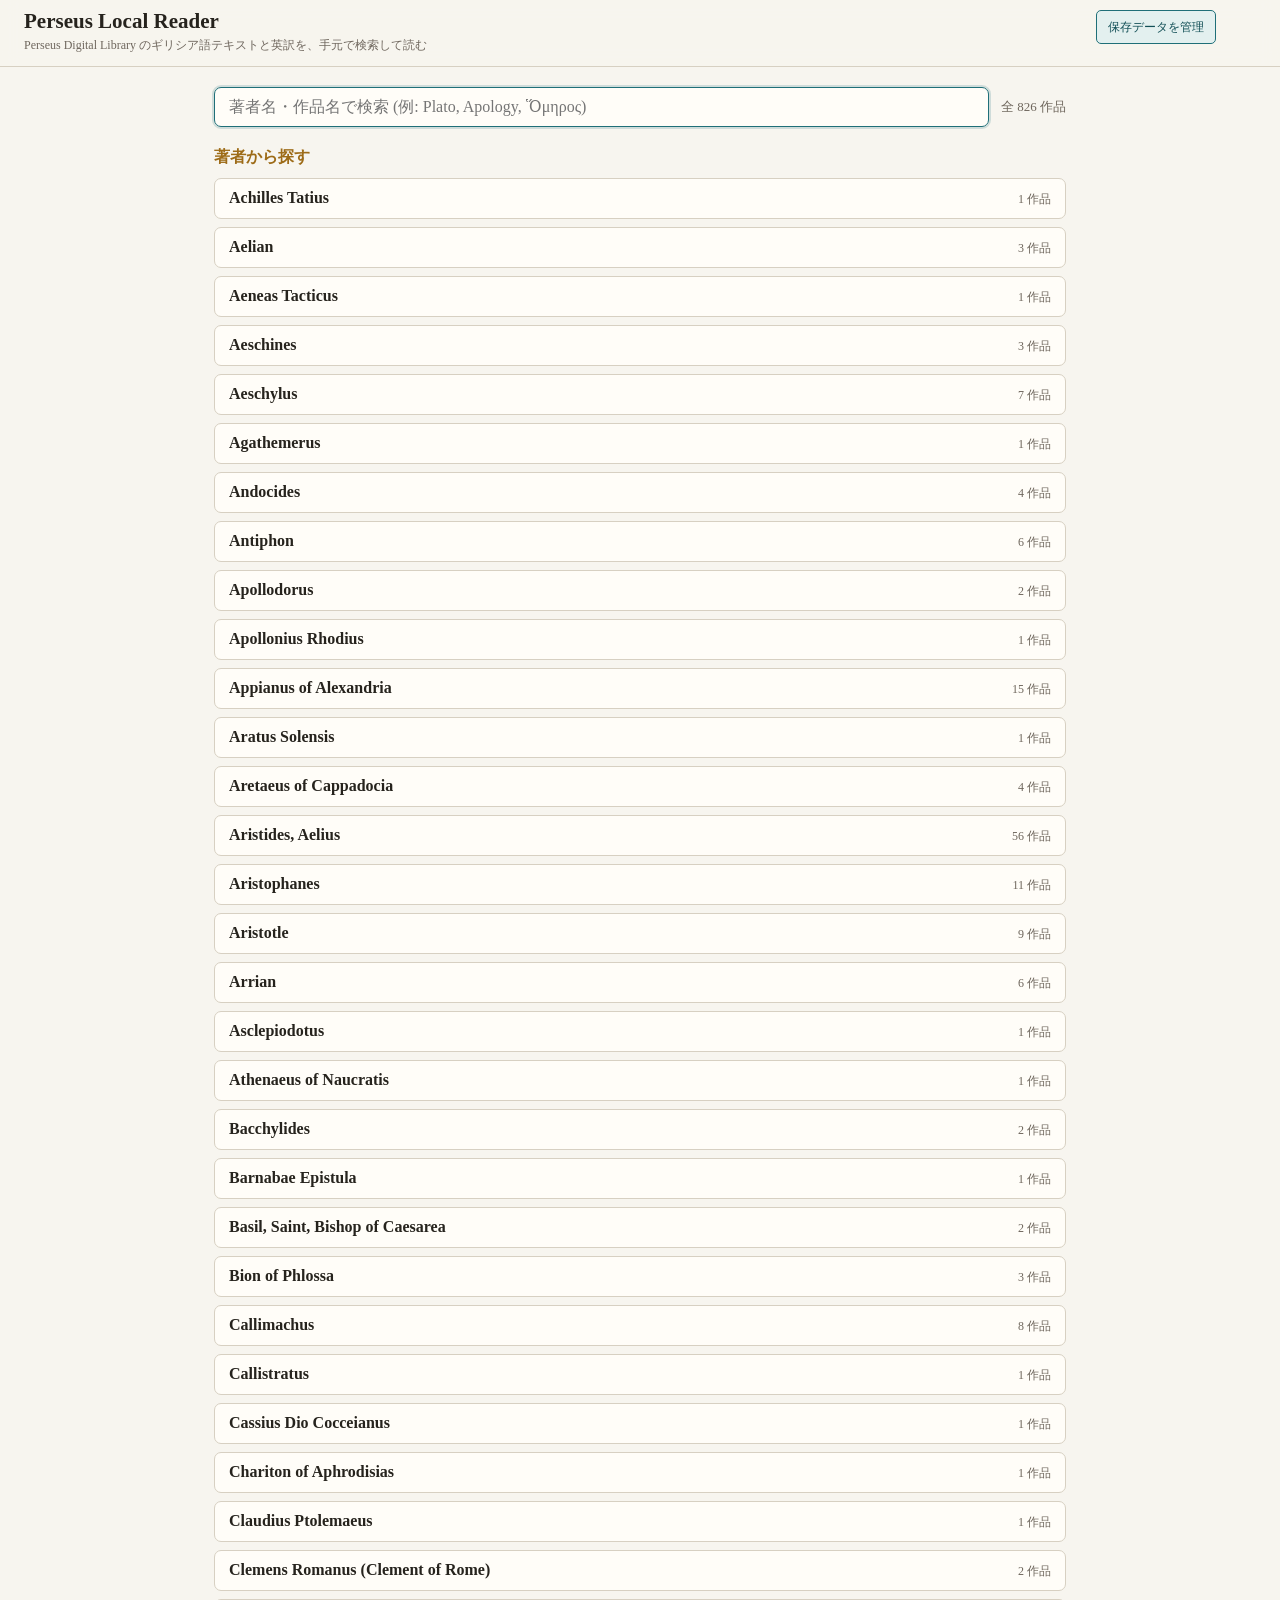
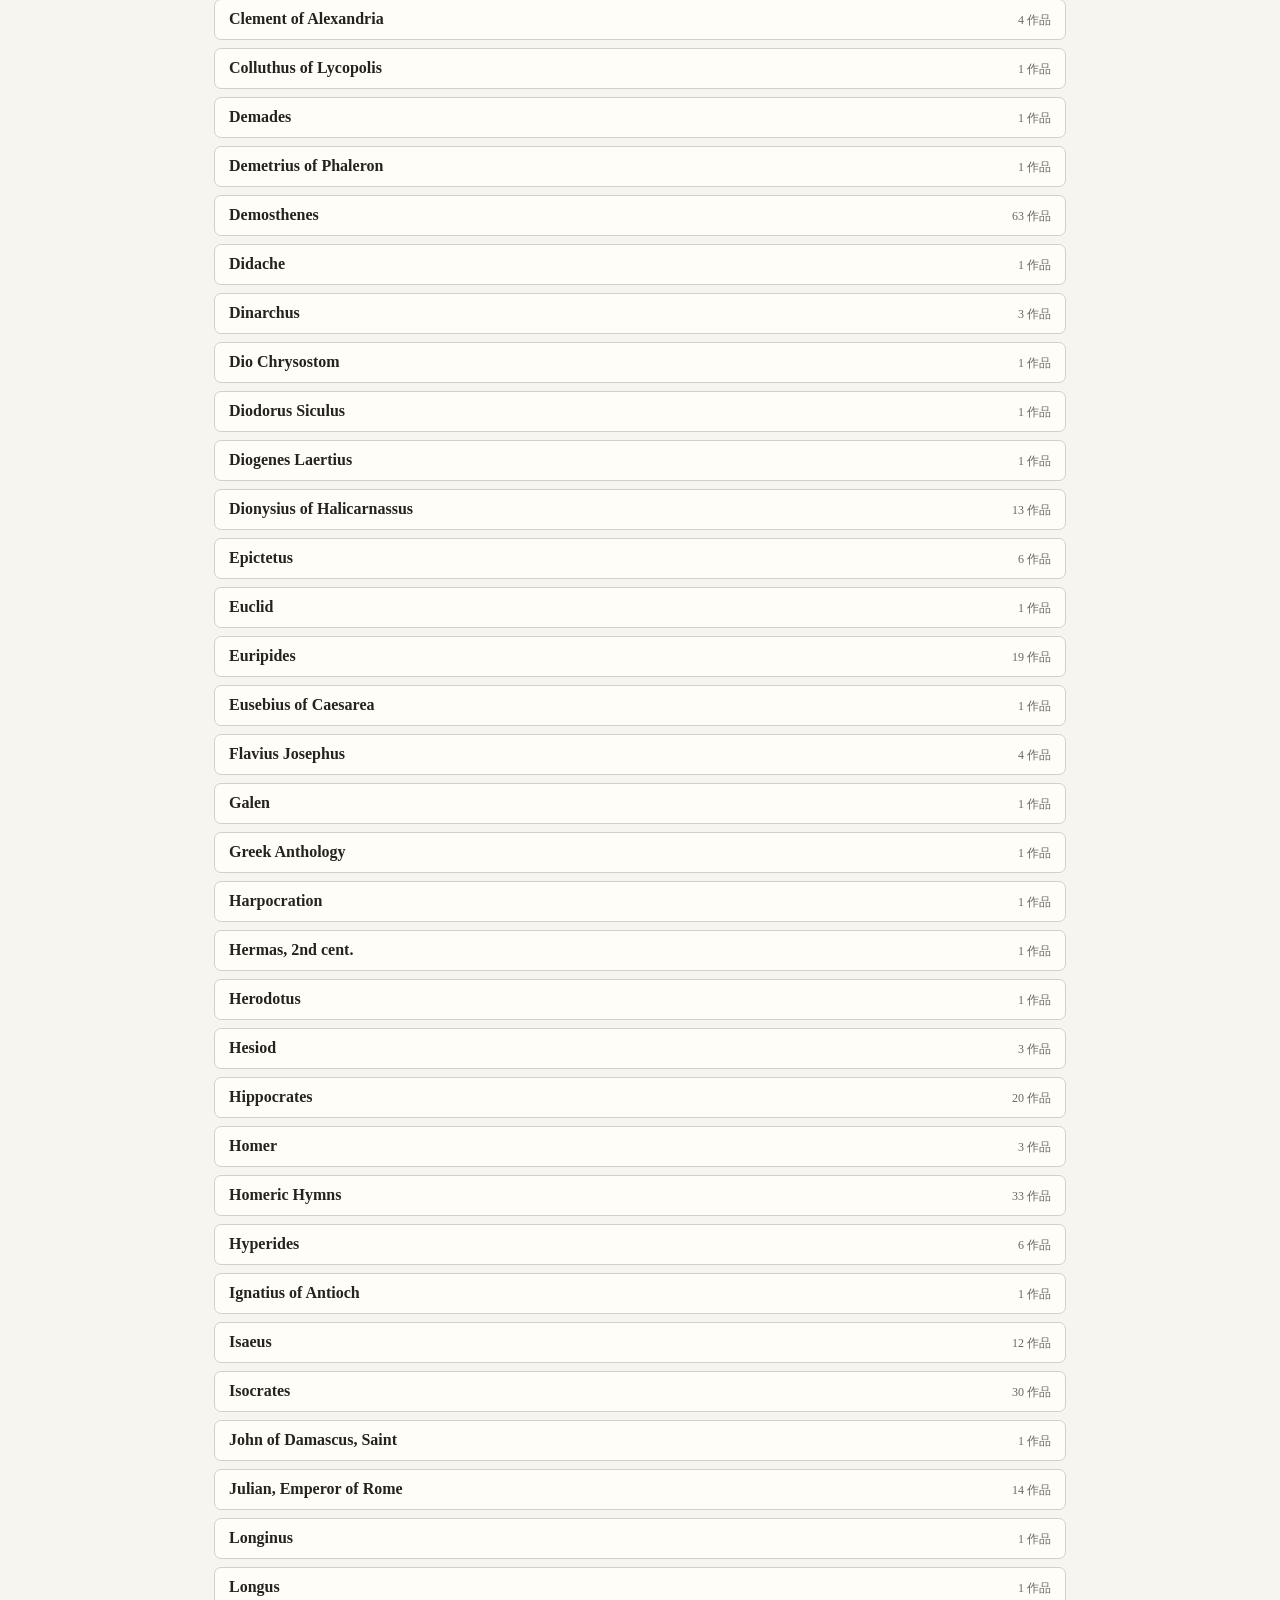
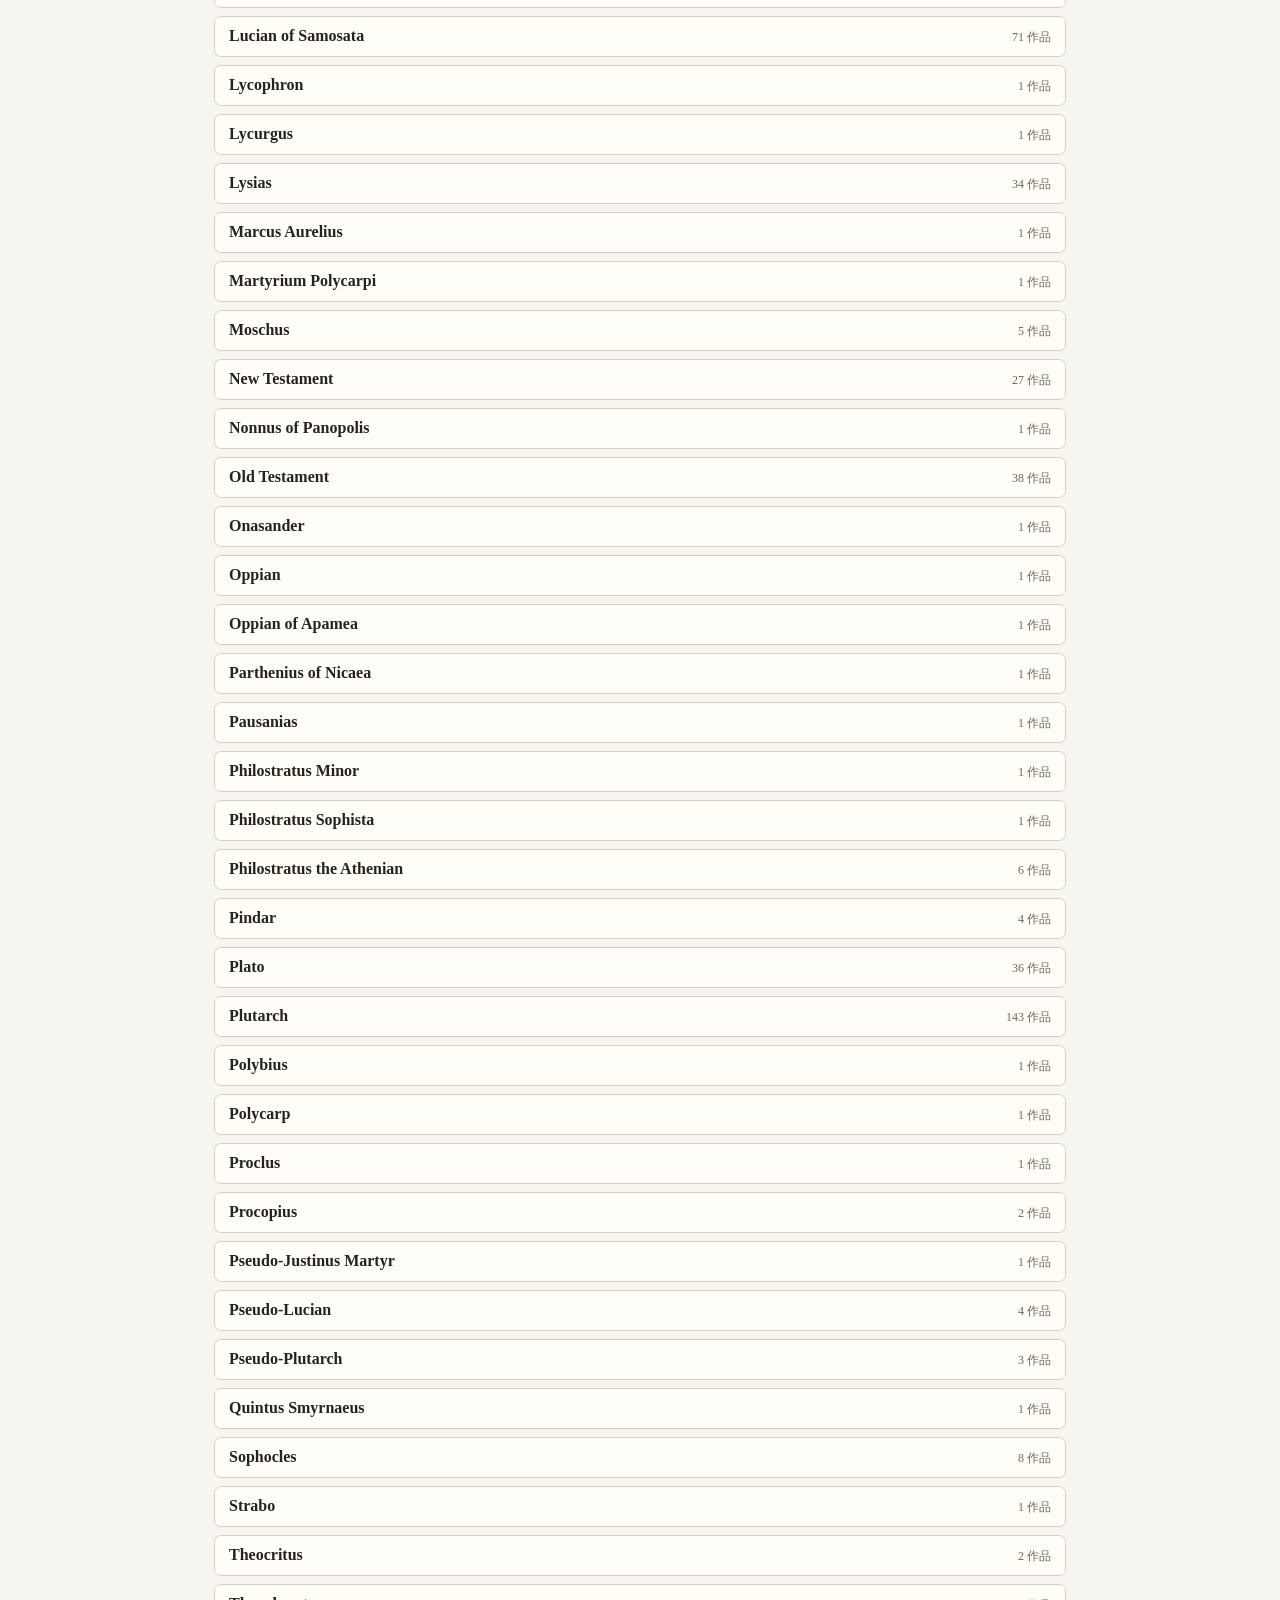
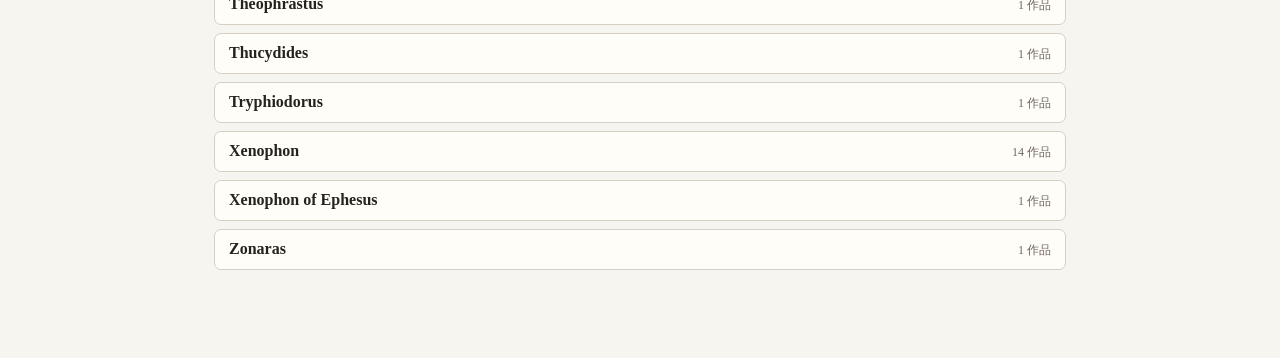
==== commit a67cdd59: "Add saved data management interface" ====
--- a/.developer/app/index.html
+++ b/.developer/app/index.html
@@ -4,7 +4,8 @@
     <meta charset="utf-8" />
     <meta name="viewport" content="width=device-width, initial-scale=1" />
     <title>Perseus Local Reader</title>
-    <link rel="stylesheet" href="./styles.css?v=plr-12" />
+    <link rel="stylesheet" href="./styles.css?v=plr-13" />
+  <link rel="stylesheet" href="./data-manager.css?v=plr-1" />
   </head>
   <body class="library-body">
     <header class="topbar library-topbar">
@@ -12,6 +13,7 @@
         <h1>Perseus Local Reader</h1>
         <p>Perseus Digital Library のギリシア語テキストと英訳を、手元で検索して読む</p>
       </div>
+      <a class="library-manage-link" href="./data-manager.html">保存データを管理</a>
     </header>
 
     <main class="library">
--- a/.developer/app/data-manager.css
+++ b/.developer/app/data-manager.css
@@ -0,0 +1,99 @@
+.manager-body { min-height: 100vh; }
+.manager-topbar {
+  display: flex; align-items: flex-start; justify-content: space-between;
+  gap: 18px; min-height: 0;
+}
+.manager-main {
+  width: min(1180px, calc(100% - 32px)); margin: 0 auto;
+  padding: 24px 0 80px; font-family: ui-sans-serif, system-ui, sans-serif;
+}
+.manager-summary {
+  display: grid; grid-template-columns: repeat(3, minmax(0, 1fr));
+  gap: 12px; margin-bottom: 18px;
+}
+.summary-card, .manager-section {
+  border: 1px solid var(--line); border-radius: 8px; background: var(--paper);
+}
+.summary-card { display: grid; gap: 6px; padding: 14px 16px; }
+.summary-card span { color: var(--muted); font-size: 12px; }
+.summary-card strong { font-size: 18px; }
+.manager-status { min-height: 1.5em; margin: 0 0 16px; color: var(--muted); font-size: 13px; }
+.manager-status[data-kind="success"] { color: var(--accent); }
+.manager-status[data-kind="error"] { color: #9f2f24; }
+.manager-section { margin-top: 18px; padding: 18px; }
+.section-heading-row {
+  display: flex; align-items: flex-start; justify-content: space-between; gap: 18px;
+}
+.section-heading-row h2 {
+  margin: 0; color: var(--gold);
+  font-family: ui-serif, Georgia, "Times New Roman", serif; font-size: 20px;
+}
+.section-heading-row p { margin: 5px 0 0; color: var(--muted); font-size: 12px; }
+.manager-toolbar {
+  display: flex; align-items: center; gap: 8px; flex-wrap: wrap; margin: 16px 0 12px;
+}
+.manager-toolbar input {
+  flex: 1 1 320px; min-width: 220px; padding: 9px 12px;
+  border: 1px solid var(--line); border-radius: 6px;
+  color: var(--ink); background: #fff; font: inherit;
+}
+.manager-toolbar input:focus-visible {
+  border-color: var(--accent); outline: 2px solid rgba(31,111,120,.18);
+}
+.manager-button {
+  min-height: 34px; padding: 6px 11px; border: 1px solid var(--accent);
+  border-radius: 5px; color: #124f56; background: var(--accent-soft);
+  font: inherit; font-size: 12px; cursor: pointer;
+}
+.manager-button.secondary { border-color: var(--line); color: var(--ink); background: var(--paper); }
+.manager-button.danger { border-color: #b64a3c; color: #872b22; background: #f8e6e2; }
+.manager-button:disabled { cursor: not-allowed; opacity: .5; }
+.selection-count { margin-left: auto; color: var(--muted); font-size: 12px; }
+.manager-list { display: grid; gap: 6px; }
+.manager-row {
+  display: grid; grid-template-columns: 22px minmax(0,1fr) max-content;
+  align-items: center; gap: 12px; min-height: 64px; padding: 10px 12px;
+  border: 1px solid var(--line); border-radius: 7px; background: #fbfaf6;
+  cursor: pointer;
+}
+.manager-row:hover { border-color: var(--accent); background: var(--accent-soft); }
+.manager-checkbox { width: 17px; height: 17px; accent-color: var(--accent); }
+.manager-row-main { display: grid; gap: 3px; min-width: 0; }
+.manager-row-title {
+  font-family: ui-serif, Georgia, "Times New Roman", serif;
+  font-size: 17px; font-weight: 650;
+}
+.manager-row-subtitle, .manager-row-note {
+  overflow: hidden; color: var(--muted); font-size: 12px;
+  text-overflow: ellipsis; white-space: nowrap;
+}
+.manager-row-meta {
+  display: flex; align-items: center; justify-content: flex-end;
+  gap: 8px; color: var(--muted); font-size: 11px; white-space: nowrap;
+}
+.manager-badge {
+  display: inline-block; margin-left: 4px; padding: 2px 7px;
+  border: 1px solid var(--line); border-radius: 999px; background: var(--paper);
+}
+.greek-text { font-size: 20px; }
+.manager-empty { padding: 20px; color: var(--muted); text-align: center; }
+.manager-pagination {
+  display: flex; align-items: center; justify-content: center;
+  gap: 12px; margin-top: 14px; color: var(--muted); font-size: 12px;
+}
+.library-manage-link {
+  display: inline-flex; align-items: center; min-height: 34px; padding: 6px 11px;
+  border: 1px solid var(--accent); border-radius: 5px; color: #124f56;
+  background: var(--accent-soft); font-family: ui-sans-serif, system-ui, sans-serif;
+  font-size: 12px; text-decoration: none; white-space: nowrap;
+}
+.library-topbar {
+  display: flex; align-items: flex-start; justify-content: space-between; gap: 16px;
+}
+@media (max-width: 760px) {
+  .manager-summary { grid-template-columns: 1fr; }
+  .manager-topbar, .section-heading-row, .library-topbar { display: grid; }
+  .manager-row { grid-template-columns: 22px minmax(0,1fr); }
+  .manager-row-meta { grid-column: 2; justify-content: flex-start; flex-wrap: wrap; }
+  .selection-count { width: 100%; margin-left: 0; }
+}
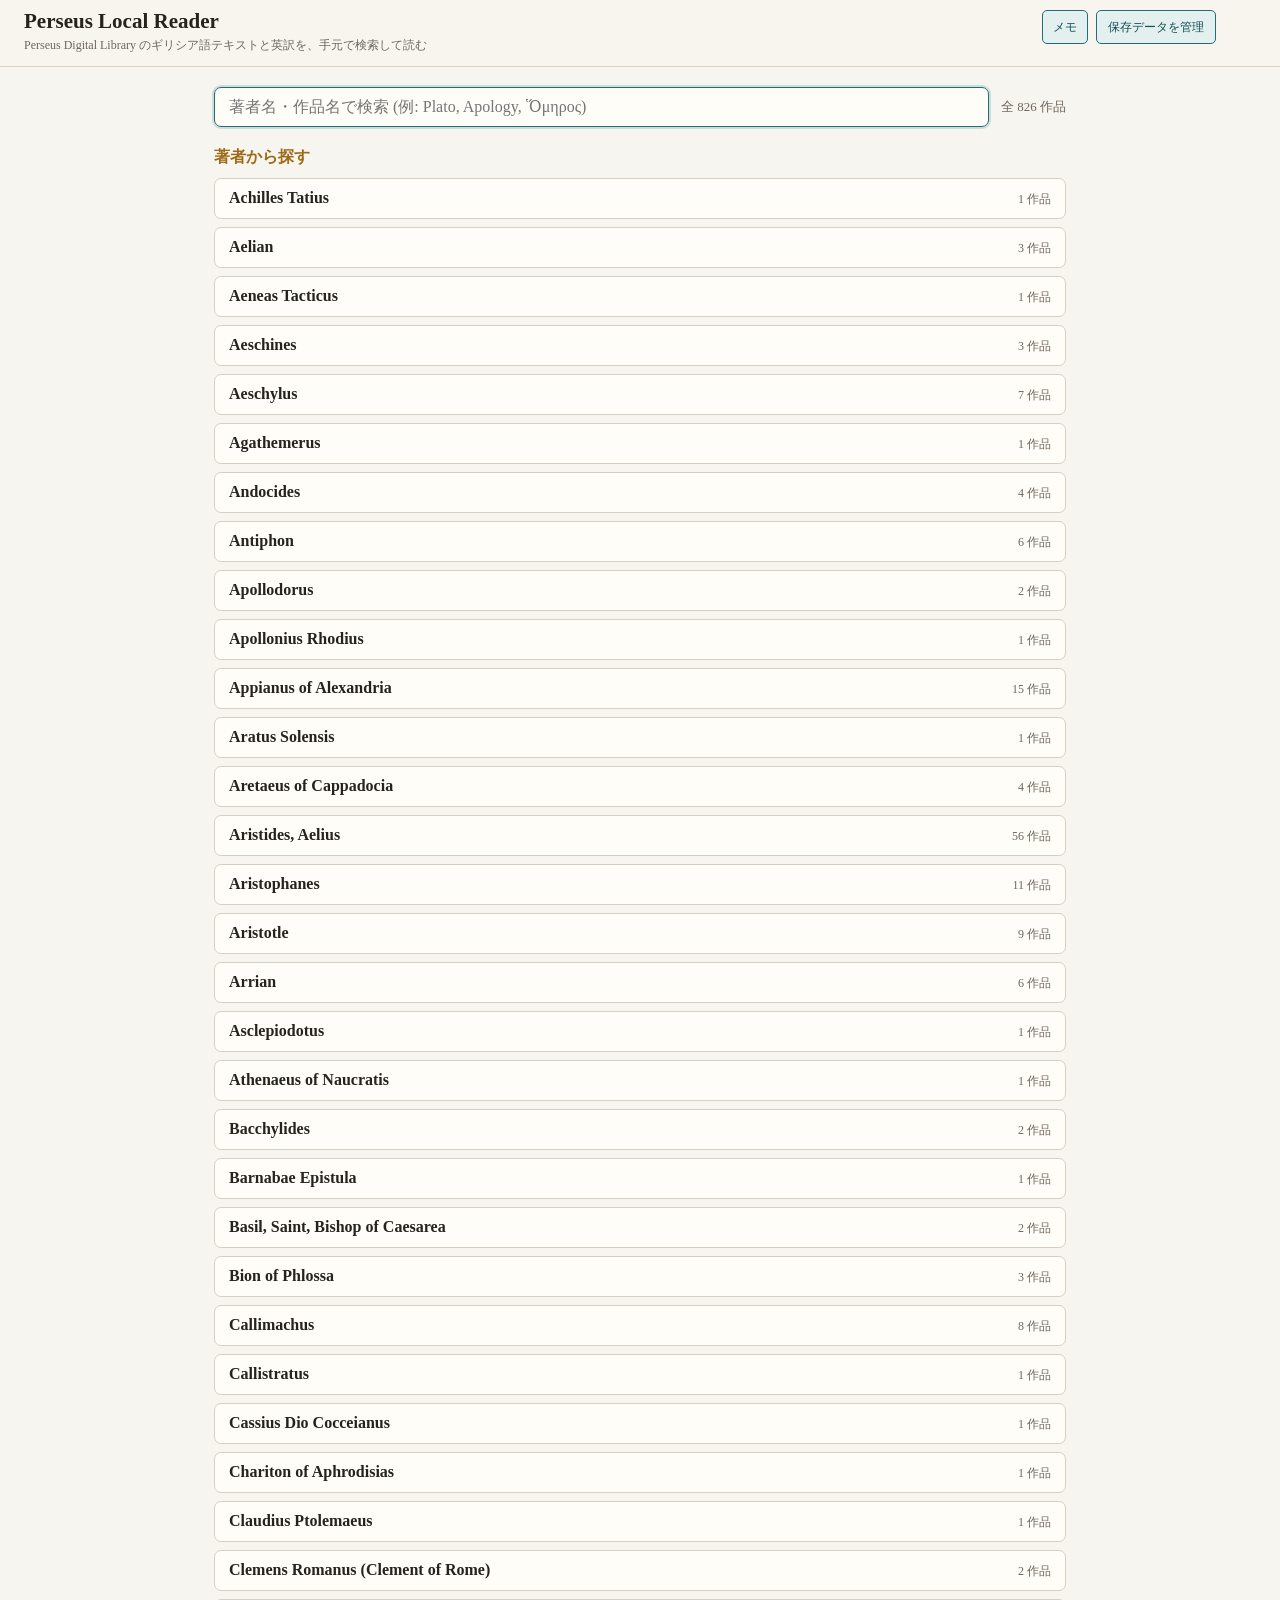
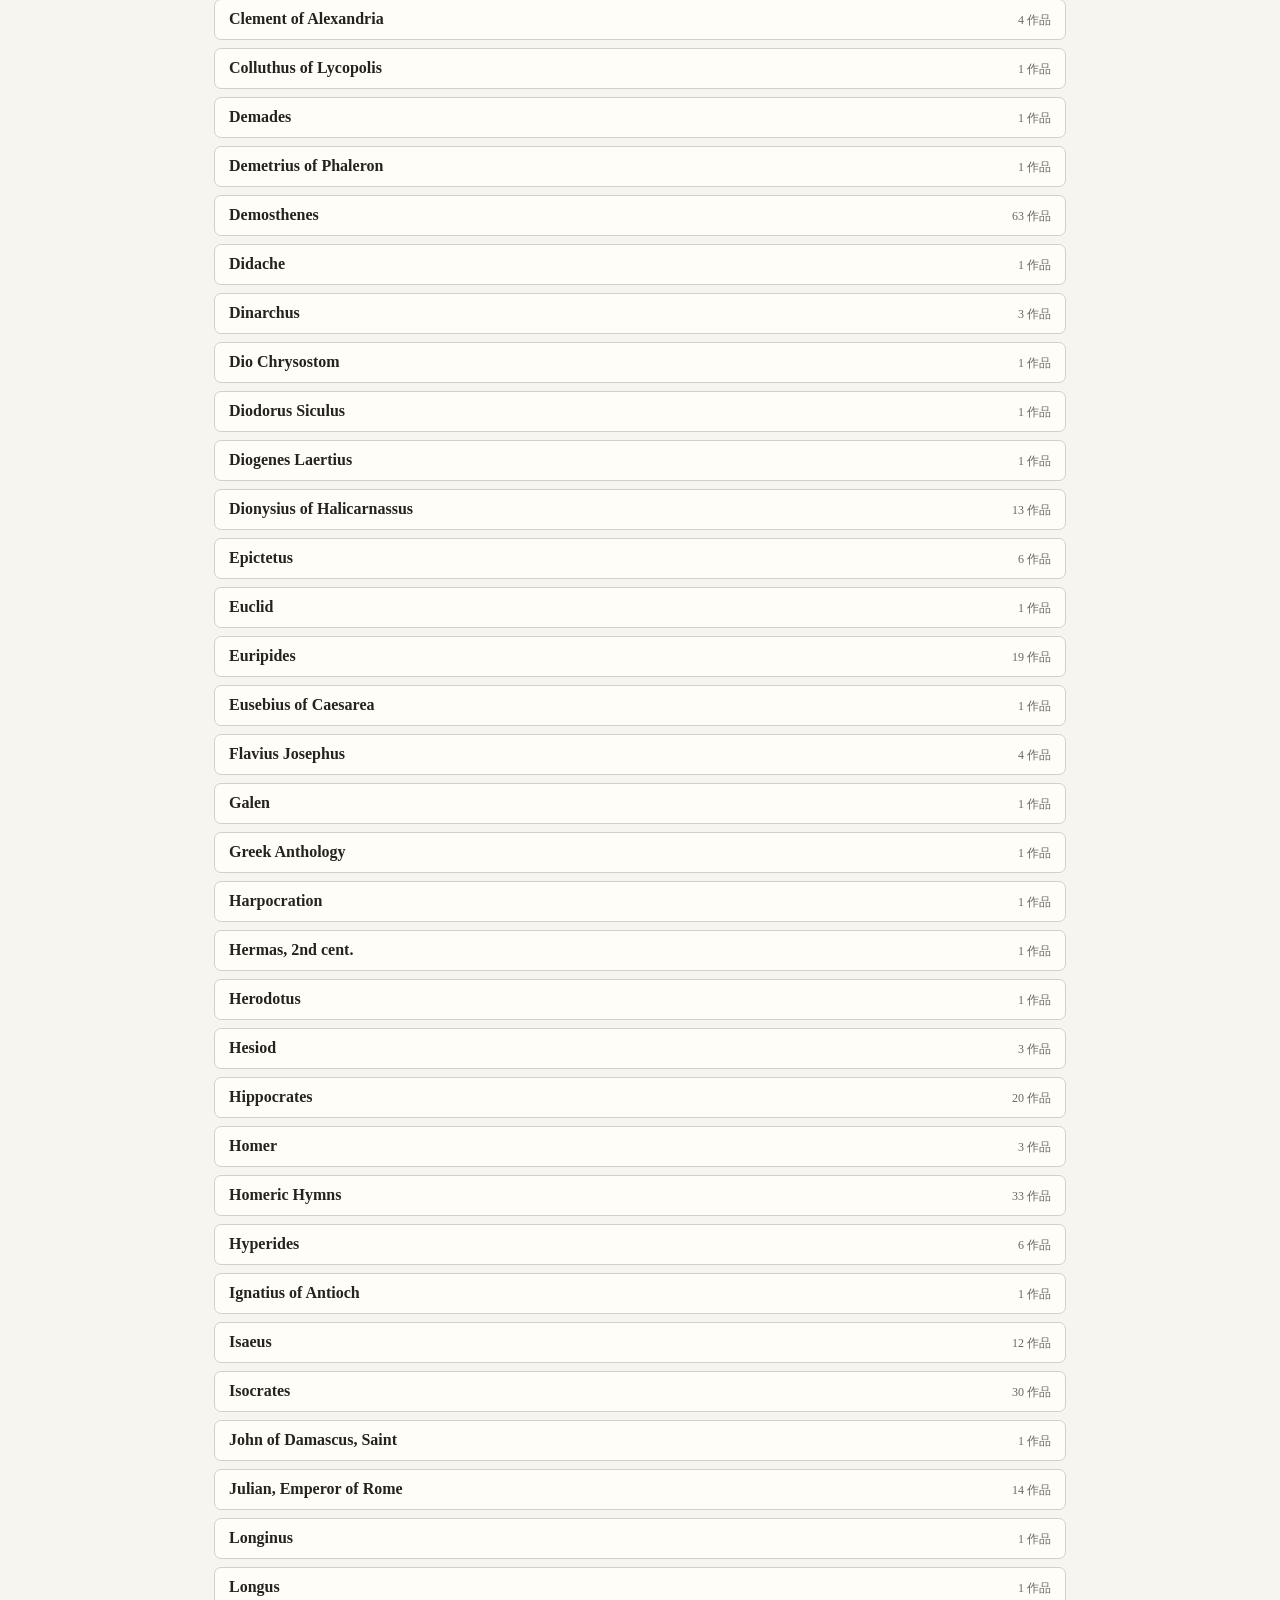
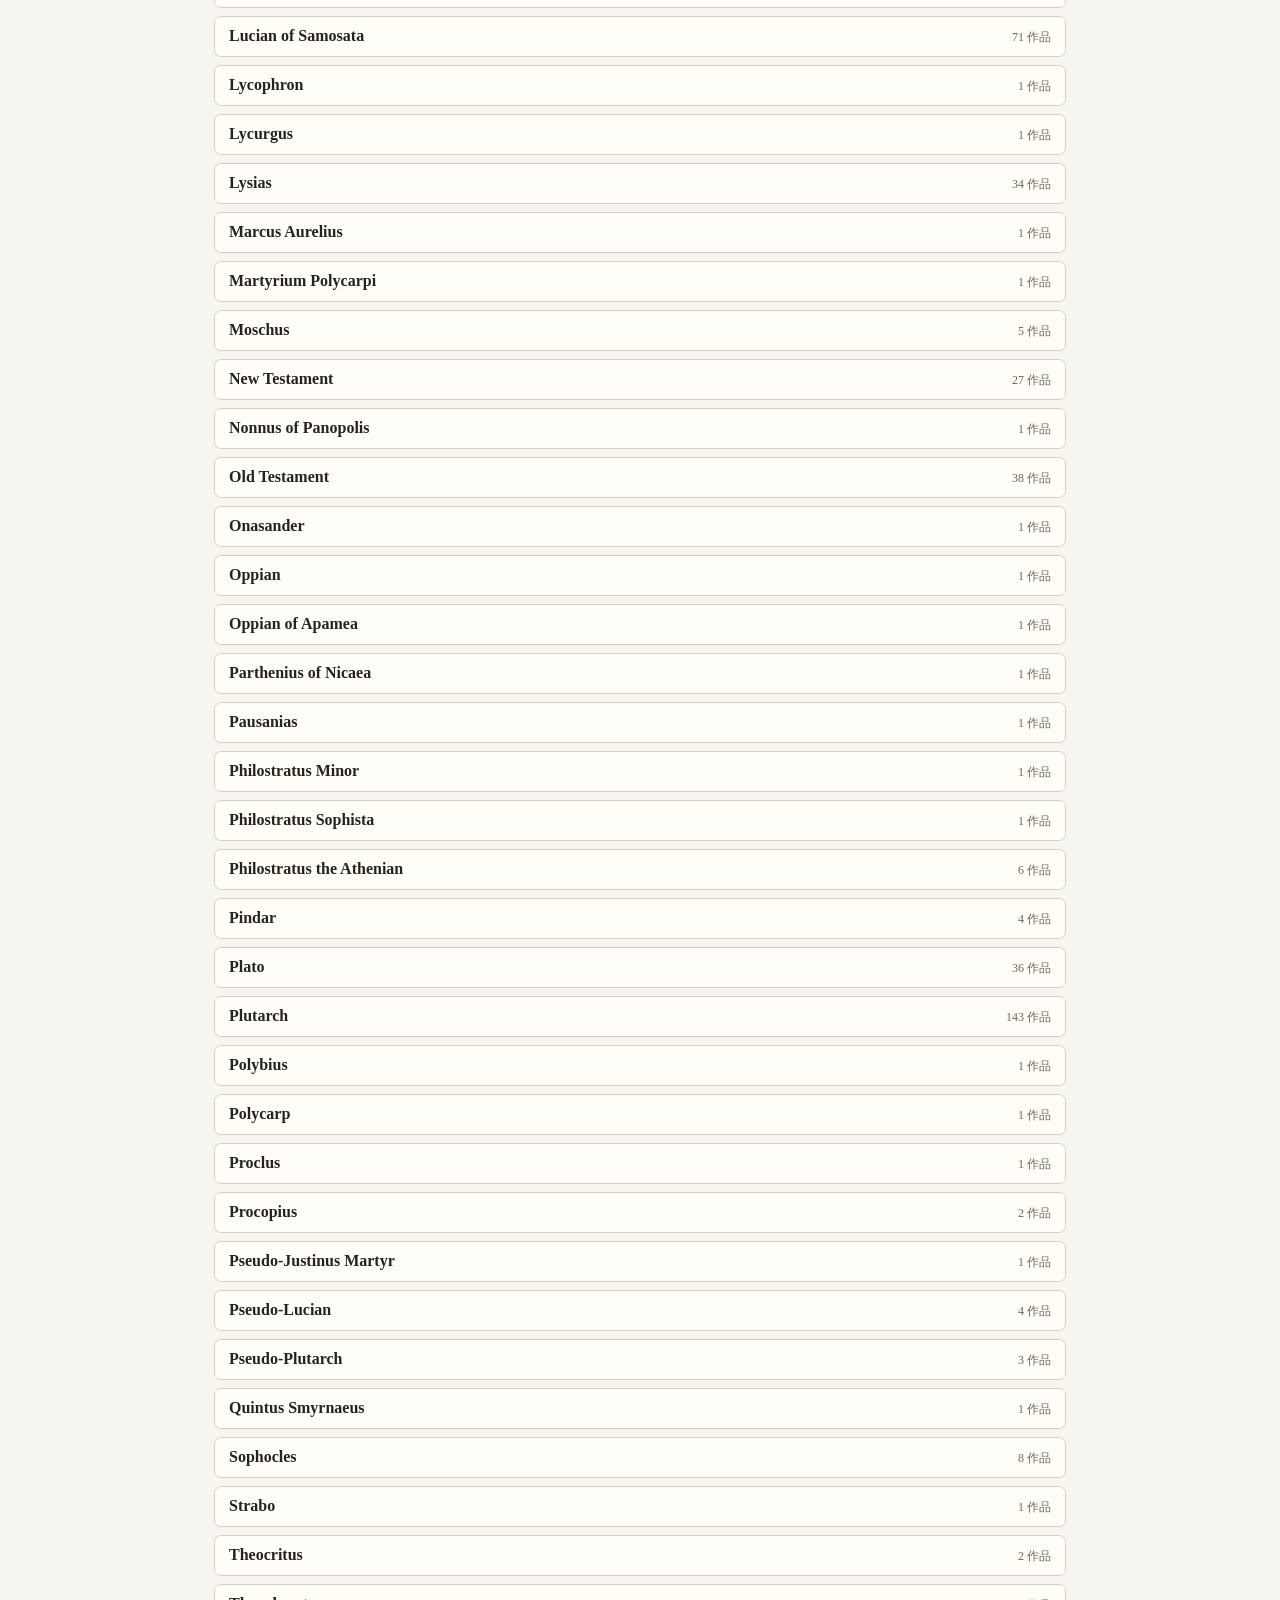
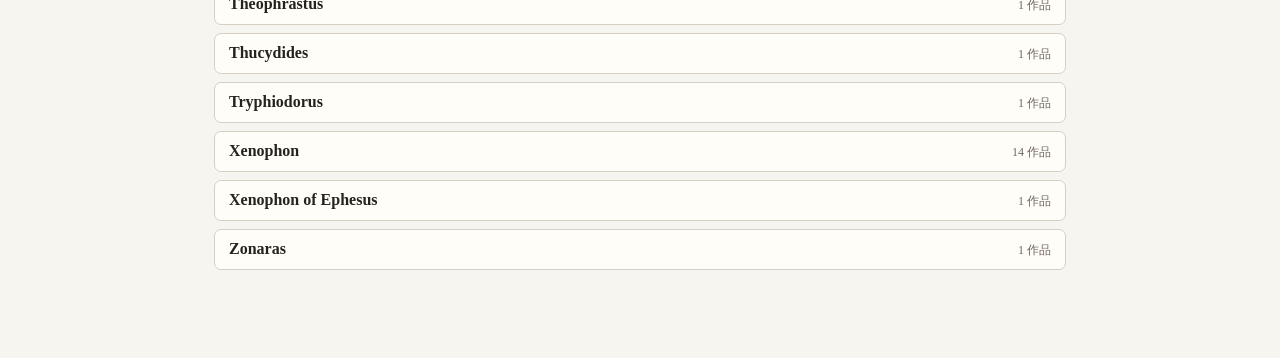
==== commit 4e7a1612: "Add embedded reader, notes, and scoped data management" ====
--- a/.developer/app/index.html
+++ b/.developer/app/index.html
@@ -6,14 +6,21 @@
     <title>Perseus Local Reader</title>
     <link rel="stylesheet" href="./styles.css?v=plr-13" />
   <link rel="stylesheet" href="./data-manager.css?v=plr-1" />
-  </head>
+    <link rel="stylesheet" href="./notes.css?v=plr-notes-1" />
+</head>
   <body class="library-body">
     <header class="topbar library-topbar">
       <div class="title-block">
         <h1>Perseus Local Reader</h1>
         <p>Perseus Digital Library のギリシア語テキストと英訳を、手元で検索して読む</p>
       </div>
-      <a class="library-manage-link" href="./data-manager.html">保存データを管理</a>
+      <div class="library-header-actions">
+
+        <a class="library-notes-link" href="./notes.html">メモ</a>
+
+        <a class="library-manage-link" href="./data-manager.html">保存データを管理</a>
+
+      </div>
     </header>
 
     <main class="library">
--- a/.developer/app/styles.css
+++ b/.developer/app/styles.css
@@ -183,9 +183,9 @@
   right: 0;
   z-index: 40;
   display: grid;
-  grid-template-columns: repeat(2, minmax(54px, 1fr));
+  grid-template-columns: repeat(2, minmax(64px, 1fr));
   gap: 6px;
-  width: 128px;
+  width: 178px;
   padding: 8px;
   border: 1px solid var(--line);
   border-radius: 7px;
@@ -209,6 +209,52 @@
   border-color: var(--accent);
   color: #fff;
   background: var(--accent);
+}
+
+.custom-text-size {
+  grid-column: 1 / -1;
+  display: grid;
+  gap: 5px;
+  padding-top: 7px;
+  border-top: 1px solid var(--line);
+}
+
+.custom-text-size label {
+  color: var(--muted);
+  font-size: 11px;
+}
+
+.custom-text-size-input {
+  display: grid;
+  grid-template-columns: minmax(0, 1fr) max-content max-content;
+  align-items: center;
+  gap: 5px;
+}
+
+.custom-text-size-input input {
+  width: 58px;
+  min-height: 30px;
+  padding: 4px 6px;
+  border: 1px solid var(--line);
+  border-radius: 4px;
+  color: var(--ink);
+  background: var(--paper);
+  font: inherit;
+  font-size: 12px;
+}
+
+.custom-text-size-input input:focus-visible {
+  border-color: var(--accent);
+  outline: 2px solid rgba(31, 111, 120, 0.18);
+}
+
+.custom-text-size-input span {
+  color: var(--muted);
+  font-size: 11px;
+}
+
+.custom-text-size-apply {
+  min-width: 46px;
 }
 
 .download-section + .download-section {
@@ -372,6 +418,10 @@
 
 body[data-text-size="xlarge"] .text {
   font-size: 28px;
+}
+
+body[data-text-size="custom"] .text {
+  font-size: var(--reader-custom-font-size, 21px);
 }
 
 .section {
@@ -703,9 +753,13 @@
   .reader-side-tools {
     position: static;
     width: auto;
-    justify-items: start;
-    justify-content: flex-start;
+    justify-items: stretch;
+    justify-content: stretch;
     padding-right: 0;
+  }
+
+  .reader-action-tools {
+    justify-content: flex-end;
   }
 
   .work-search input {
@@ -987,6 +1041,20 @@
   grid-column: 1 / 3;
 }
 
+.reader-action-tools {
+  grid-column: 1 / 3;
+  display: flex;
+  align-items: flex-start;
+  justify-content: flex-end;
+  justify-self: stretch;
+  gap: 0;
+}
+
+.reader-action-tools.download-hidden .text-size-trigger {
+  border-top-right-radius: 5px;
+  border-bottom-right-radius: 5px;
+}
+
 .version-tabs {
   display: flex;
   gap: 5px;
--- a/.developer/app/data-manager.css
+++ b/.developer/app/data-manager.css
@@ -29,6 +29,10 @@
   font-family: ui-serif, Georgia, "Times New Roman", serif; font-size: 20px;
 }
 .section-heading-row p { margin: 5px 0 0; color: var(--muted); font-size: 12px; }
+.section-heading-actions {
+  display: flex; align-items: center; justify-content: flex-end;
+  gap: 8px; flex-wrap: wrap;
+}
 .manager-toolbar {
   display: flex; align-items: center; gap: 8px; flex-wrap: wrap; margin: 16px 0 12px;
 }
@@ -93,6 +97,7 @@
 @media (max-width: 760px) {
   .manager-summary { grid-template-columns: 1fr; }
   .manager-topbar, .section-heading-row, .library-topbar { display: grid; }
+  .section-heading-actions { justify-content: flex-start; }
   .manager-row { grid-template-columns: 22px minmax(0,1fr); }
   .manager-row-meta { grid-column: 2; justify-content: flex-start; flex-wrap: wrap; }
   .selection-count { width: 100%; margin-left: 0; }
--- a/.developer/app/notes.css
+++ b/.developer/app/notes.css
@@ -0,0 +1,417 @@
+:root {
+  --note-highlight: rgba(255, 232, 76, 0.34);
+  --note-highlight-strong: rgba(255, 222, 35, 0.5);
+  --note-border: rgba(177, 137, 0, 0.42);
+}
+
+.library-notes-link {
+  display: inline-flex;
+  align-items: center;
+  justify-content: center;
+  min-height: 34px;
+  padding: 5px 10px;
+  border: 1px solid var(--accent);
+  border-radius: 5px;
+  color: #124f56;
+  background: var(--accent-soft);
+  font-family: ui-sans-serif, system-ui, sans-serif;
+  font-size: 12px;
+  text-decoration: none;
+  white-space: nowrap;
+}
+
+.reader-action-tools .reader-notes-link {
+  margin-right: 7px;
+}
+
+.library-header-actions {
+  display: flex;
+  align-items: center;
+  gap: 8px;
+}
+
+.word.note-highlight,
+mark.note-highlight {
+  border-radius: 3px;
+  background: linear-gradient(
+    transparent 12%,
+    var(--note-highlight) 12%,
+    var(--note-highlight) 88%,
+    transparent 88%
+  );
+  box-shadow: inset 0 -1px 0 var(--note-border);
+}
+
+.word.note-highlight {
+  text-decoration-color: rgba(143, 110, 0, 0.55);
+}
+
+.word.note-highlight:hover,
+mark.note-highlight:hover {
+  background: linear-gradient(
+    transparent 8%,
+    var(--note-highlight-strong) 8%,
+    var(--note-highlight-strong) 92%,
+    transparent 92%
+  );
+}
+
+.note-target-pulse {
+  animation: note-target-pulse 1.25s ease-in-out 2;
+}
+
+@keyframes note-target-pulse {
+  0%, 100% { outline: 0 solid rgba(183, 137, 0, 0); }
+  50% { outline: 4px solid rgba(183, 137, 0, 0.38); }
+}
+
+.selection-note-toolbar {
+  position: fixed;
+  z-index: 120;
+  padding: 5px;
+  border: 1px solid var(--line);
+  border-radius: 7px;
+  background: var(--paper);
+  box-shadow: 0 8px 24px rgba(38, 35, 29, 0.2);
+}
+
+.selection-note-toolbar button {
+  min-height: 30px;
+}
+
+.note-overlay {
+  position: fixed;
+  inset: 0;
+  z-index: 200;
+  display: flex;
+  align-items: center;
+  justify-content: center;
+  padding: 24px;
+  background: rgba(38, 35, 29, 0.42);
+  font-family: ui-sans-serif, system-ui, sans-serif;
+}
+
+.note-overlay[hidden],
+.selection-note-toolbar[hidden] {
+  display: none;
+}
+
+.note-dialog-card {
+  width: min(620px, calc(100vw - 40px));
+  max-height: calc(100vh - 48px);
+  overflow: auto;
+  padding: 20px;
+  border: 1px solid var(--line);
+  border-radius: 10px;
+  background: var(--paper);
+  box-shadow: 0 18px 54px rgba(38, 35, 29, 0.3);
+}
+
+.note-dialog-card h2 {
+  margin: 0 0 10px;
+  color: var(--gold);
+  font-family: ui-serif, Georgia, "Times New Roman", serif;
+  font-size: 20px;
+}
+
+.note-quote-preview {
+  max-height: 150px;
+  overflow: auto;
+  margin: 0 0 12px;
+  padding: 10px 12px;
+  border-left: 4px solid rgba(196, 157, 12, 0.55);
+  background: rgba(255, 232, 76, 0.16);
+  font-family: ui-serif, Georgia, "Times New Roman", serif;
+  font-size: 17px;
+  line-height: 1.6;
+  white-space: pre-wrap;
+}
+
+.note-scope {
+  display: grid;
+  gap: 7px;
+  margin: 12px 0;
+  padding: 10px 12px;
+  border: 1px solid var(--line);
+  border-radius: 7px;
+  background: #fbfaf6;
+}
+
+.note-scope label {
+  display: flex;
+  align-items: center;
+  gap: 7px;
+  cursor: pointer;
+}
+
+.note-dialog-card textarea,
+.note-card textarea {
+  width: 100%;
+  resize: vertical;
+  padding: 10px 12px;
+  border: 1px solid var(--line);
+  border-radius: 6px;
+  color: var(--ink);
+  background: #fff;
+  font: inherit;
+  line-height: 1.5;
+}
+
+.note-dialog-card textarea:focus-visible,
+.note-card textarea:focus-visible {
+  border-color: var(--accent);
+  outline: 2px solid rgba(31, 111, 120, 0.18);
+}
+
+.note-dialog-actions {
+  display: flex;
+  align-items: center;
+  justify-content: flex-end;
+  gap: 8px;
+  margin-top: 14px;
+}
+
+.note-dialog-actions .note-delete-button {
+  margin-right: auto;
+}
+
+.note-danger,
+.note-delete-button {
+  border-color: #b64a3c;
+  color: #872b22;
+  background: #f8e6e2;
+}
+
+.morph-note-section {
+  margin: 12px 0;
+  padding: 10px;
+  border: 1px solid var(--line);
+  border-radius: 7px;
+  background: rgba(255, 232, 76, 0.12);
+}
+
+.morph-note-status {
+  display: block;
+  margin-top: 6px;
+  color: var(--muted);
+  font-size: 11px;
+}
+
+.notes-page {
+  min-height: 100vh;
+}
+
+.notes-topbar {
+  display: flex;
+  align-items: flex-start;
+  justify-content: space-between;
+  min-height: 0;
+}
+
+.notes-main {
+  width: min(1080px, calc(100% - 32px));
+  margin: 0 auto;
+  padding: 24px 0 80px;
+  font-family: ui-sans-serif, system-ui, sans-serif;
+}
+
+.notes-summary {
+  display: grid;
+  grid-template-columns: repeat(3, minmax(0, 1fr));
+  gap: 10px;
+  margin-bottom: 16px;
+}
+
+.notes-summary article {
+  display: grid;
+  gap: 4px;
+  padding: 13px 15px;
+  border: 1px solid var(--line);
+  border-radius: 8px;
+  background: var(--paper);
+}
+
+.notes-summary span {
+  color: var(--muted);
+  font-size: 12px;
+}
+
+.notes-summary strong {
+  font-size: 20px;
+}
+
+.notes-toolbar {
+  display: flex;
+  align-items: center;
+  gap: 8px;
+  flex-wrap: wrap;
+  padding: 14px;
+  border: 1px solid var(--line);
+  border-radius: 8px;
+  background: var(--paper);
+}
+
+.notes-toolbar input {
+  flex: 1 1 280px;
+  min-width: 220px;
+}
+
+.notes-toolbar input,
+.notes-toolbar select {
+  min-height: 34px;
+  padding: 6px 9px;
+  border: 1px solid var(--line);
+  border-radius: 5px;
+  color: var(--ink);
+  background: #fff;
+  font: inherit;
+  font-size: 12px;
+}
+
+#noteSelectionCount {
+  margin-left: auto;
+  color: var(--muted);
+  font-size: 12px;
+}
+
+.notes-status {
+  min-height: 1.5em;
+  margin: 12px 0;
+  color: var(--muted);
+  font-size: 13px;
+}
+
+.notes-status[data-kind="error"] {
+  color: #9f2f24;
+}
+
+.notes-status[data-kind="success"] {
+  color: var(--accent);
+}
+
+.notes-list {
+  display: grid;
+  gap: 10px;
+}
+
+.note-card {
+  display: grid;
+  grid-template-columns: 24px minmax(0, 1fr);
+  gap: 10px;
+  padding: 14px;
+  border: 1px solid var(--line);
+  border-radius: 8px;
+  background: var(--paper);
+}
+
+.note-card-main {
+  min-width: 0;
+}
+
+.note-card-header {
+  display: flex;
+  align-items: flex-start;
+  justify-content: space-between;
+  gap: 12px;
+}
+
+.note-card-badges {
+  display: flex;
+  align-items: center;
+  gap: 6px;
+  flex-wrap: wrap;
+}
+
+.note-badge {
+  padding: 2px 7px;
+  border: 1px solid var(--line);
+  border-radius: 999px;
+  color: var(--muted);
+  background: var(--bg);
+  font-size: 11px;
+}
+
+.note-badge.word {
+  border-color: rgba(157, 107, 23, 0.45);
+  background: rgba(255, 232, 76, 0.18);
+  color: #77500e;
+}
+
+.note-card-meta {
+  margin-top: 5px;
+  color: var(--muted);
+  font-size: 12px;
+}
+
+.note-card-quote {
+  margin: 10px 0;
+  padding: 8px 10px;
+  border-left: 3px solid rgba(196, 157, 12, 0.5);
+  background: rgba(255, 232, 76, 0.13);
+  font-family: ui-serif, Georgia, "Times New Roman", serif;
+  font-size: 16px;
+  line-height: 1.55;
+  white-space: pre-wrap;
+}
+
+.note-card-actions {
+  display: flex;
+  align-items: center;
+  justify-content: flex-end;
+  gap: 8px;
+  margin-top: 9px;
+}
+
+.note-source-link {
+  margin-right: auto;
+  color: var(--accent);
+  font-size: 12px;
+  text-decoration: none;
+}
+
+.notes-empty {
+  padding: 30px;
+  color: var(--muted);
+  text-align: center;
+}
+
+@media (max-width: 760px) {
+  .notes-summary {
+    grid-template-columns: 1fr;
+  }
+
+  .notes-topbar,
+  .note-card-header {
+    display: grid;
+  }
+
+  .library-header-actions {
+    flex-wrap: wrap;
+  }
+
+  #noteSelectionCount {
+    width: 100%;
+    margin-left: 0;
+  }
+}
+
+
+.reader-notes-inline {
+  margin-left: 10px;
+  color: var(--accent);
+  font-family: ui-sans-serif, system-ui, sans-serif;
+  font-size: 11px;
+  text-decoration: none;
+}
+
+.reader-notes-inline::before {
+  content: "★";
+  margin-right: 3px;
+  color: #a77900;
+}
+
+.reader-notes-inline:hover,
+.reader-notes-inline:focus-visible {
+  text-decoration: underline;
+}
+
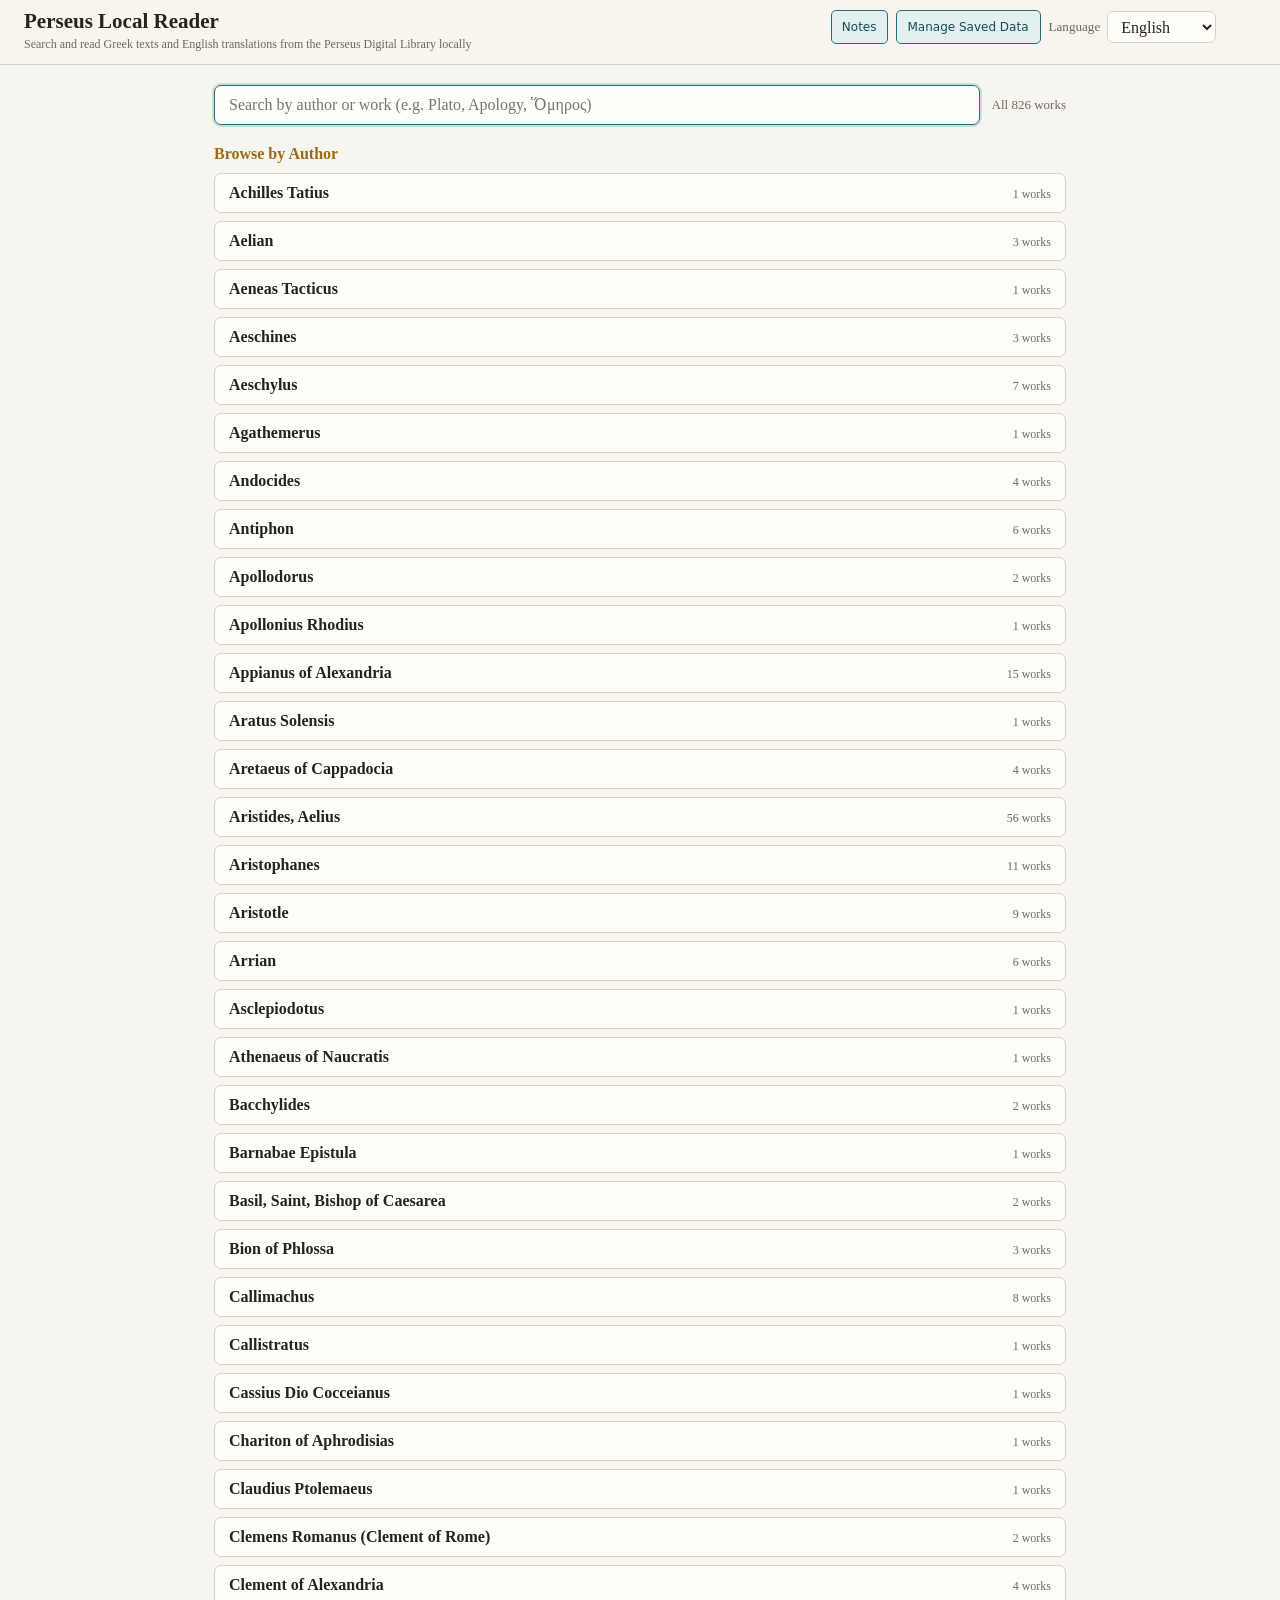
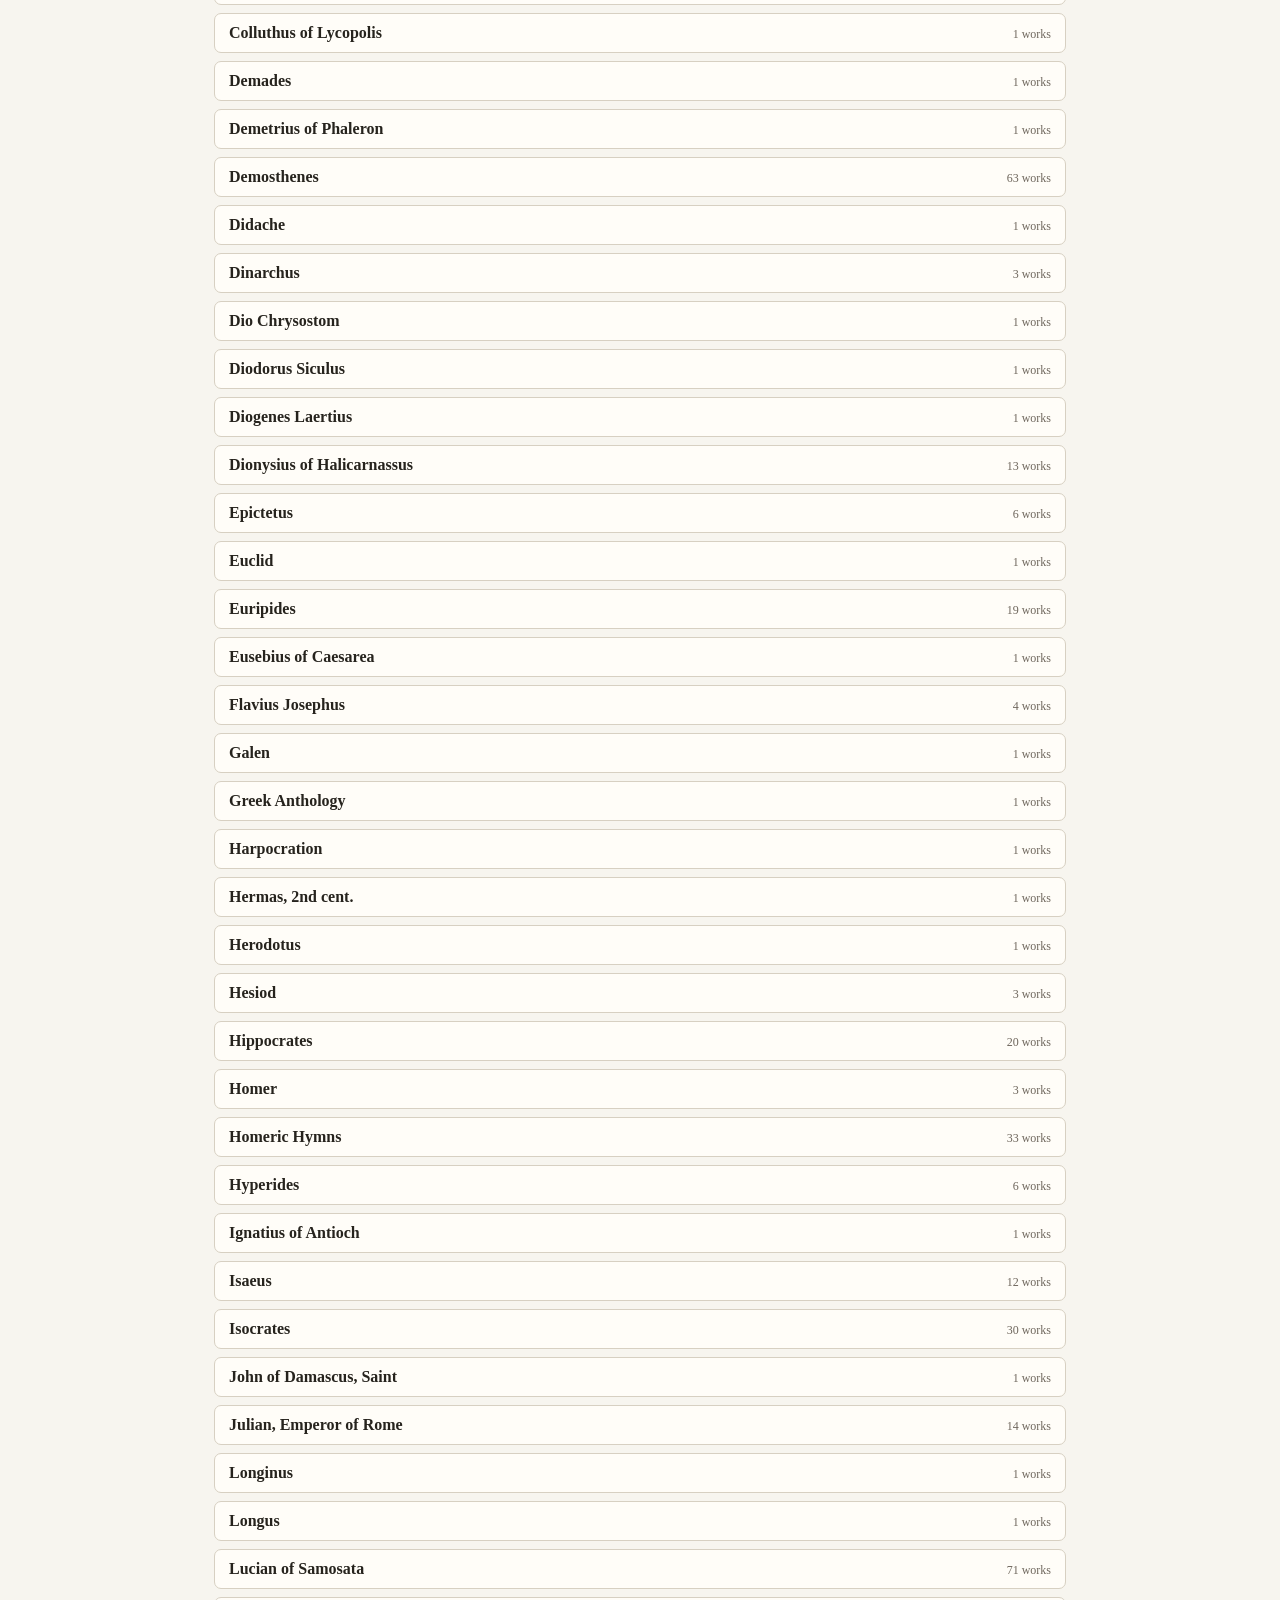
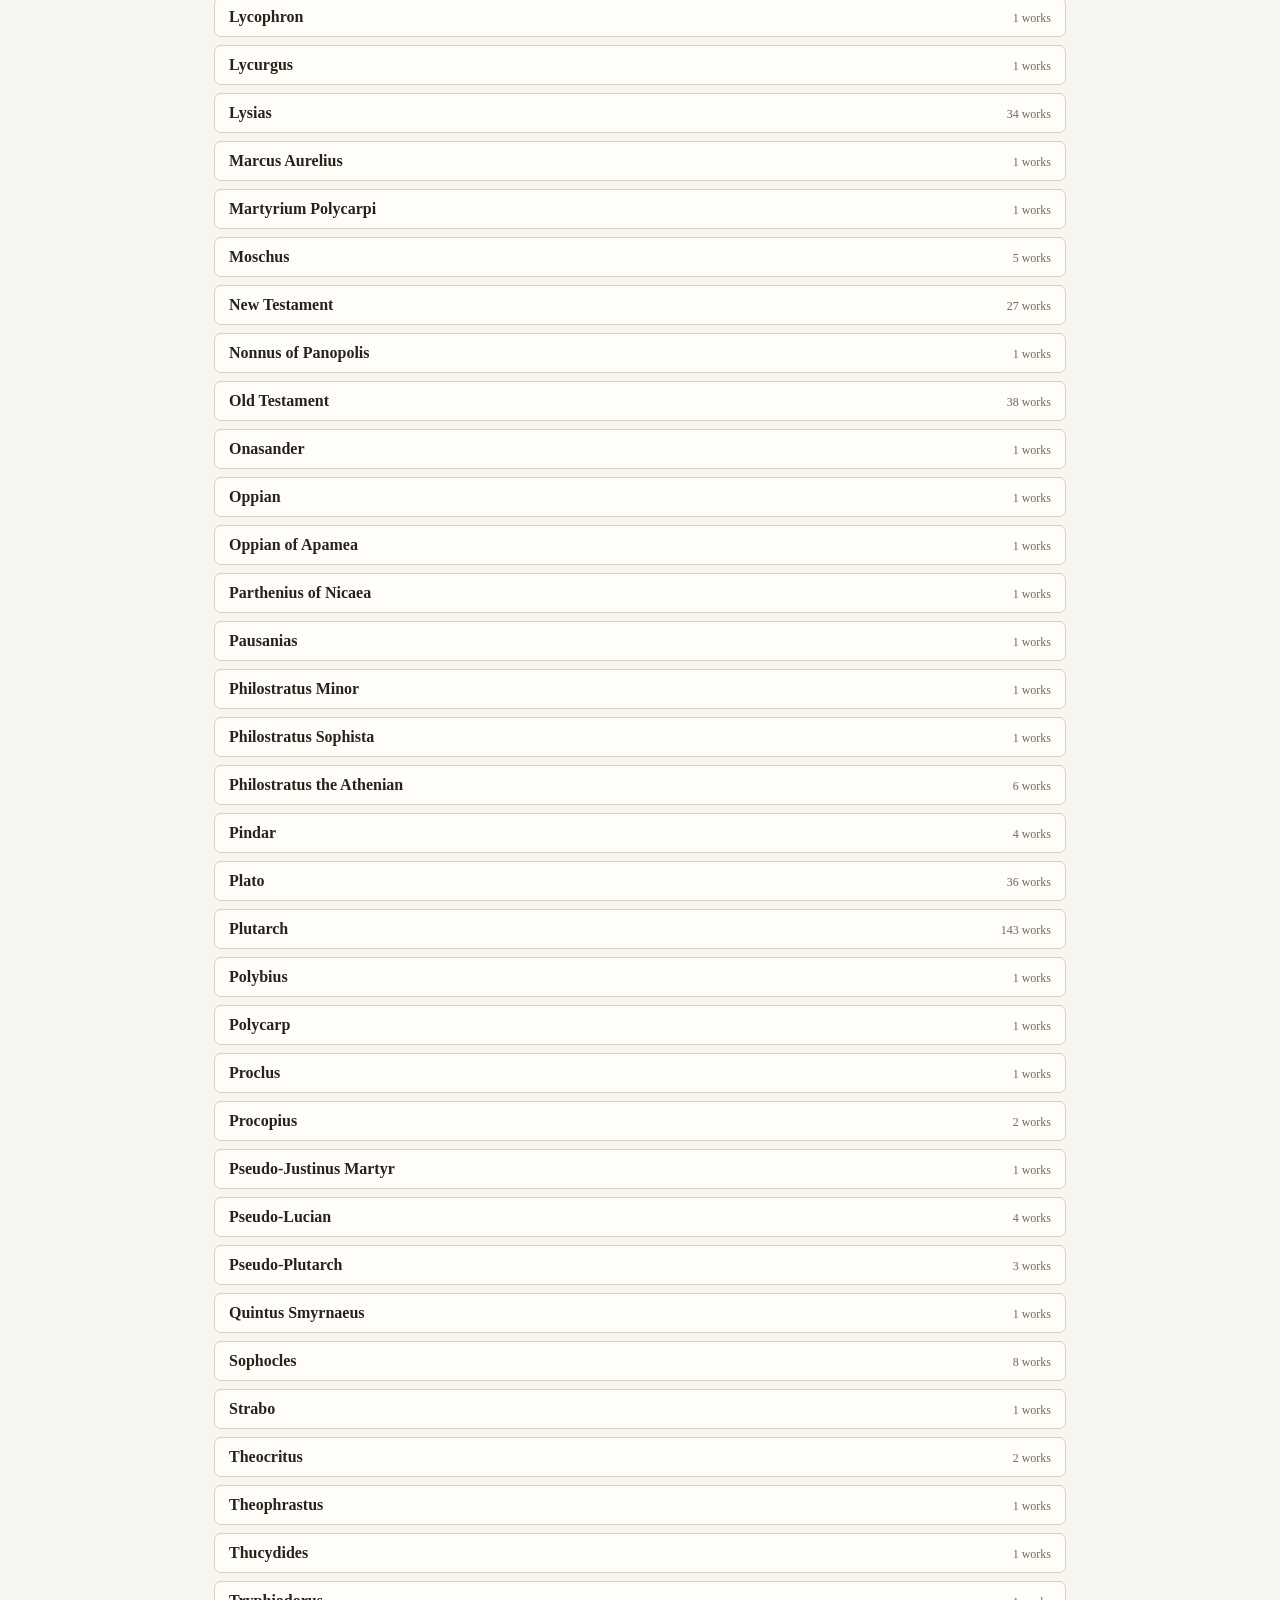
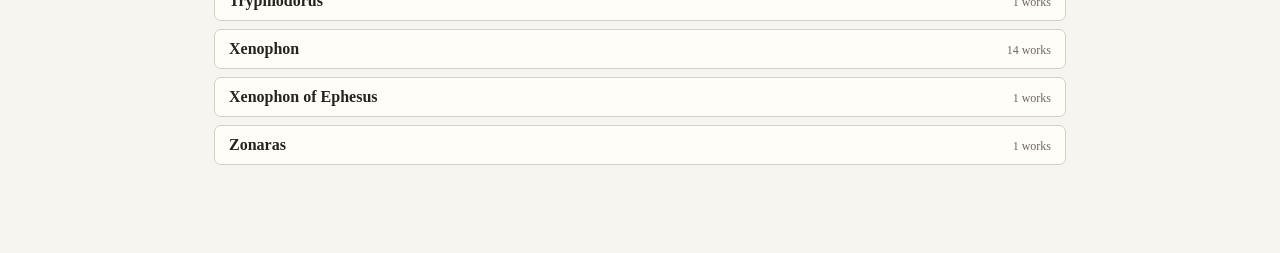
==== commit 3c47dacf: "Merge pull request #2 from sohma-kbysh/feature/bilingual-ui-0.2.0 updated multiple version of langua" ====
--- a/.developer/app/index.html
+++ b/.developer/app/index.html
@@ -7,6 +7,7 @@
     <link rel="stylesheet" href="./styles.css?v=plr-13" />
   <link rel="stylesheet" href="./data-manager.css?v=plr-1" />
     <link rel="stylesheet" href="./notes.css?v=plr-notes-1" />
+  <script src="./i18n.js?v=plr-i18n-1"></script>
 </head>
   <body class="library-body">
     <header class="topbar library-topbar">
--- a/.developer/app/notes.css
+++ b/.developer/app/notes.css
@@ -414,4 +414,3 @@
 .reader-notes-inline:focus-visible {
   text-decoration: underline;
 }
-
